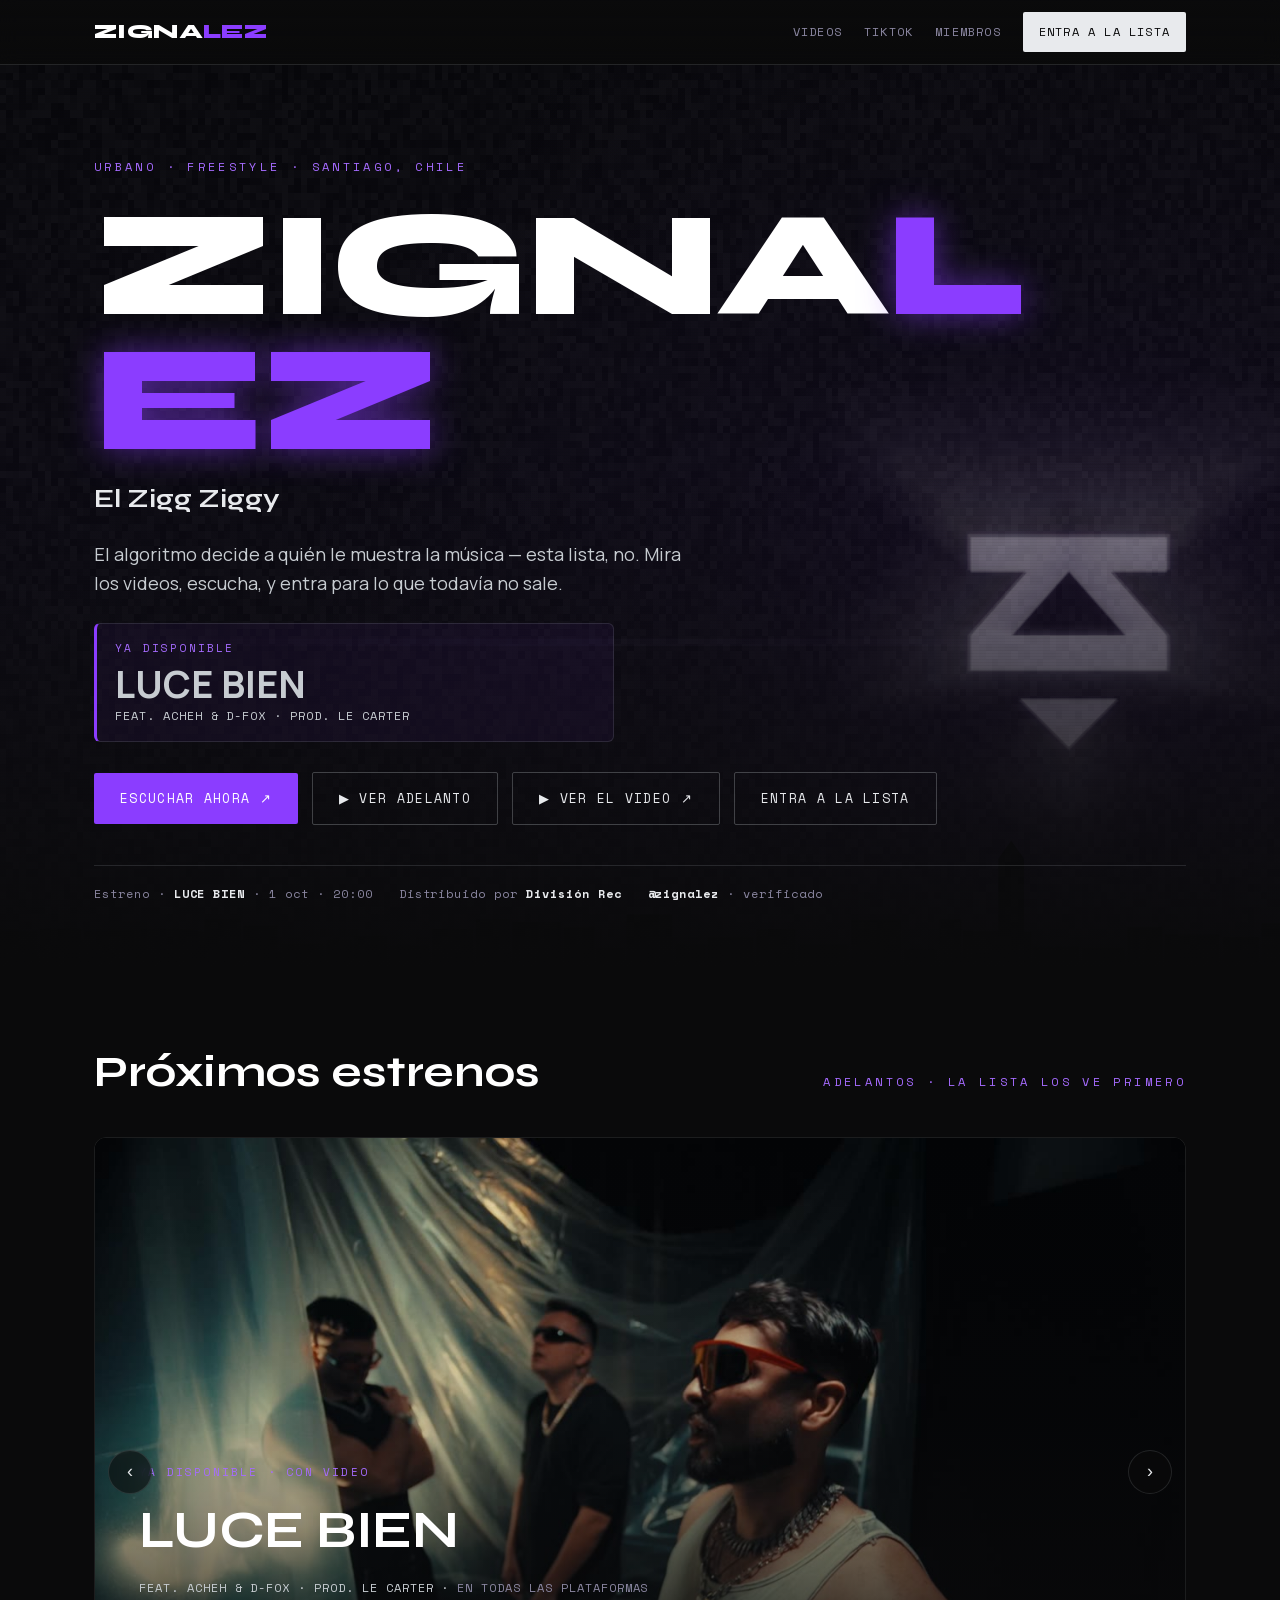
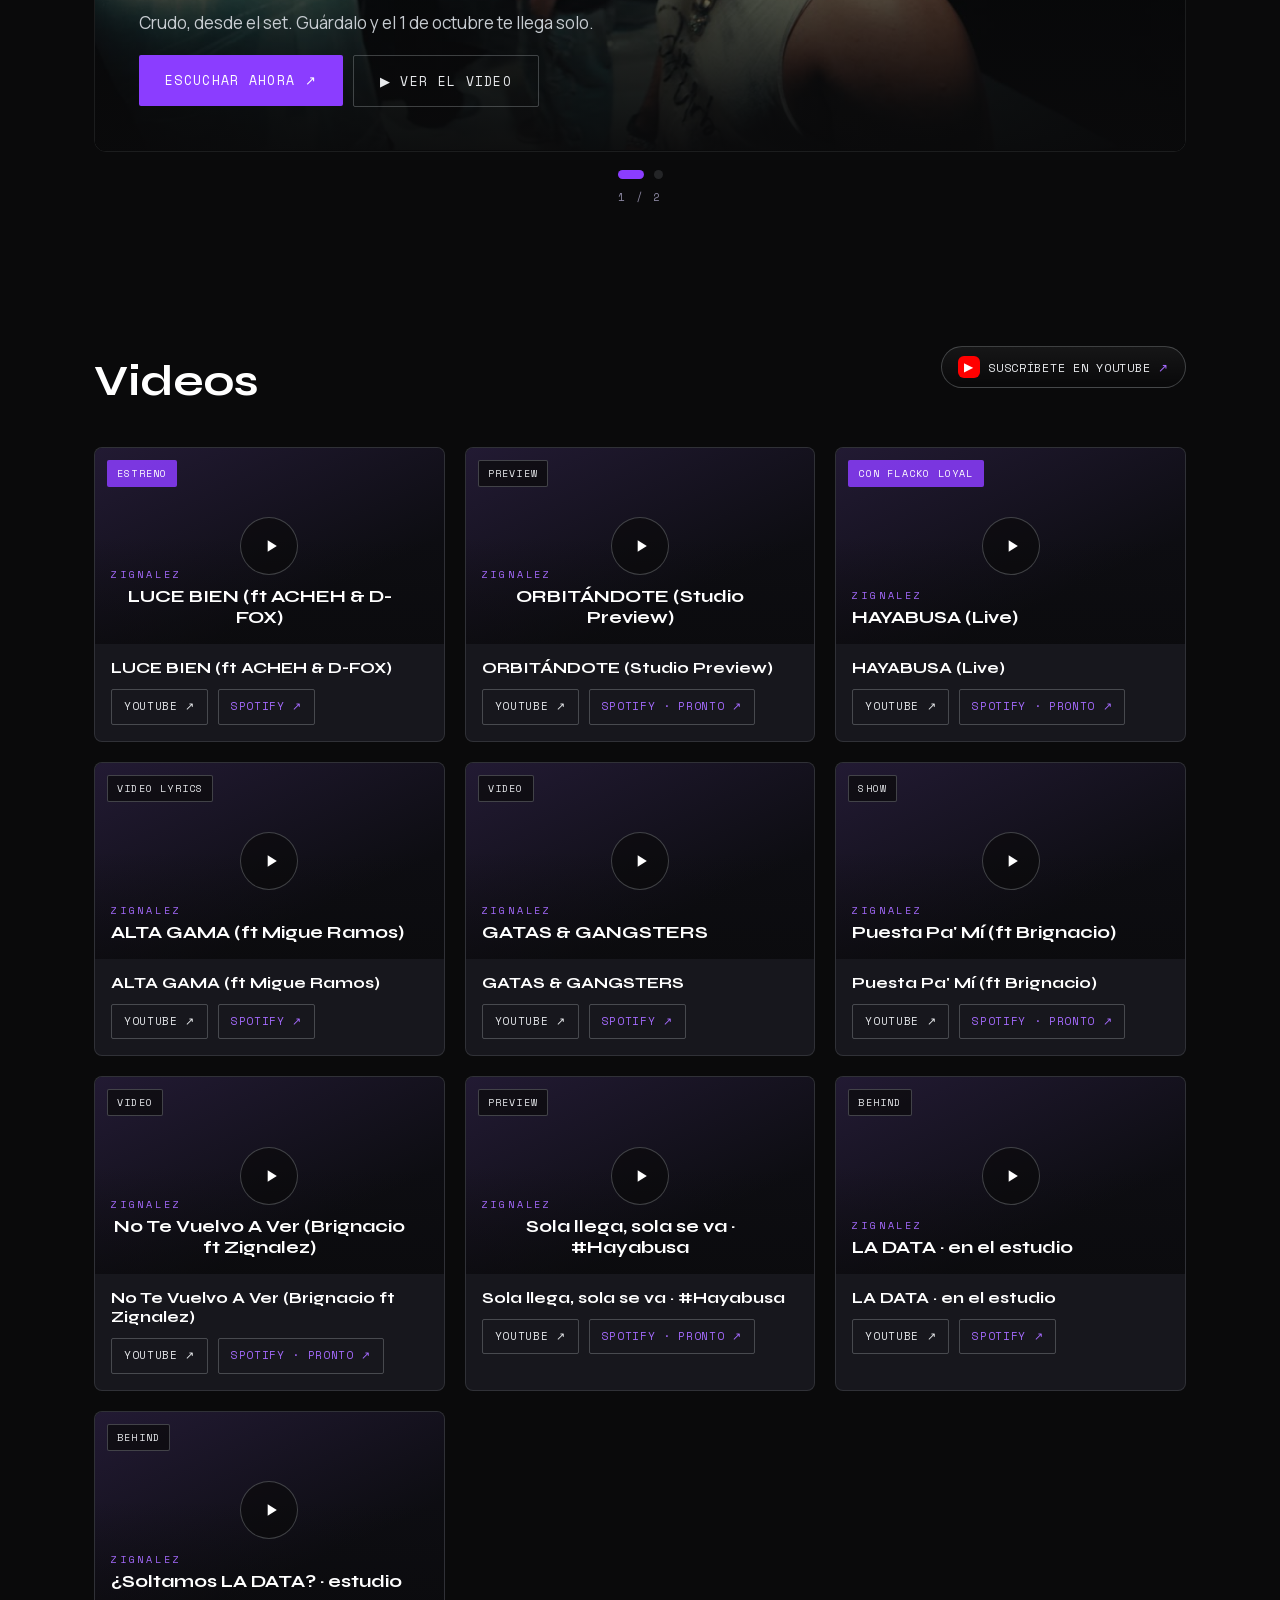
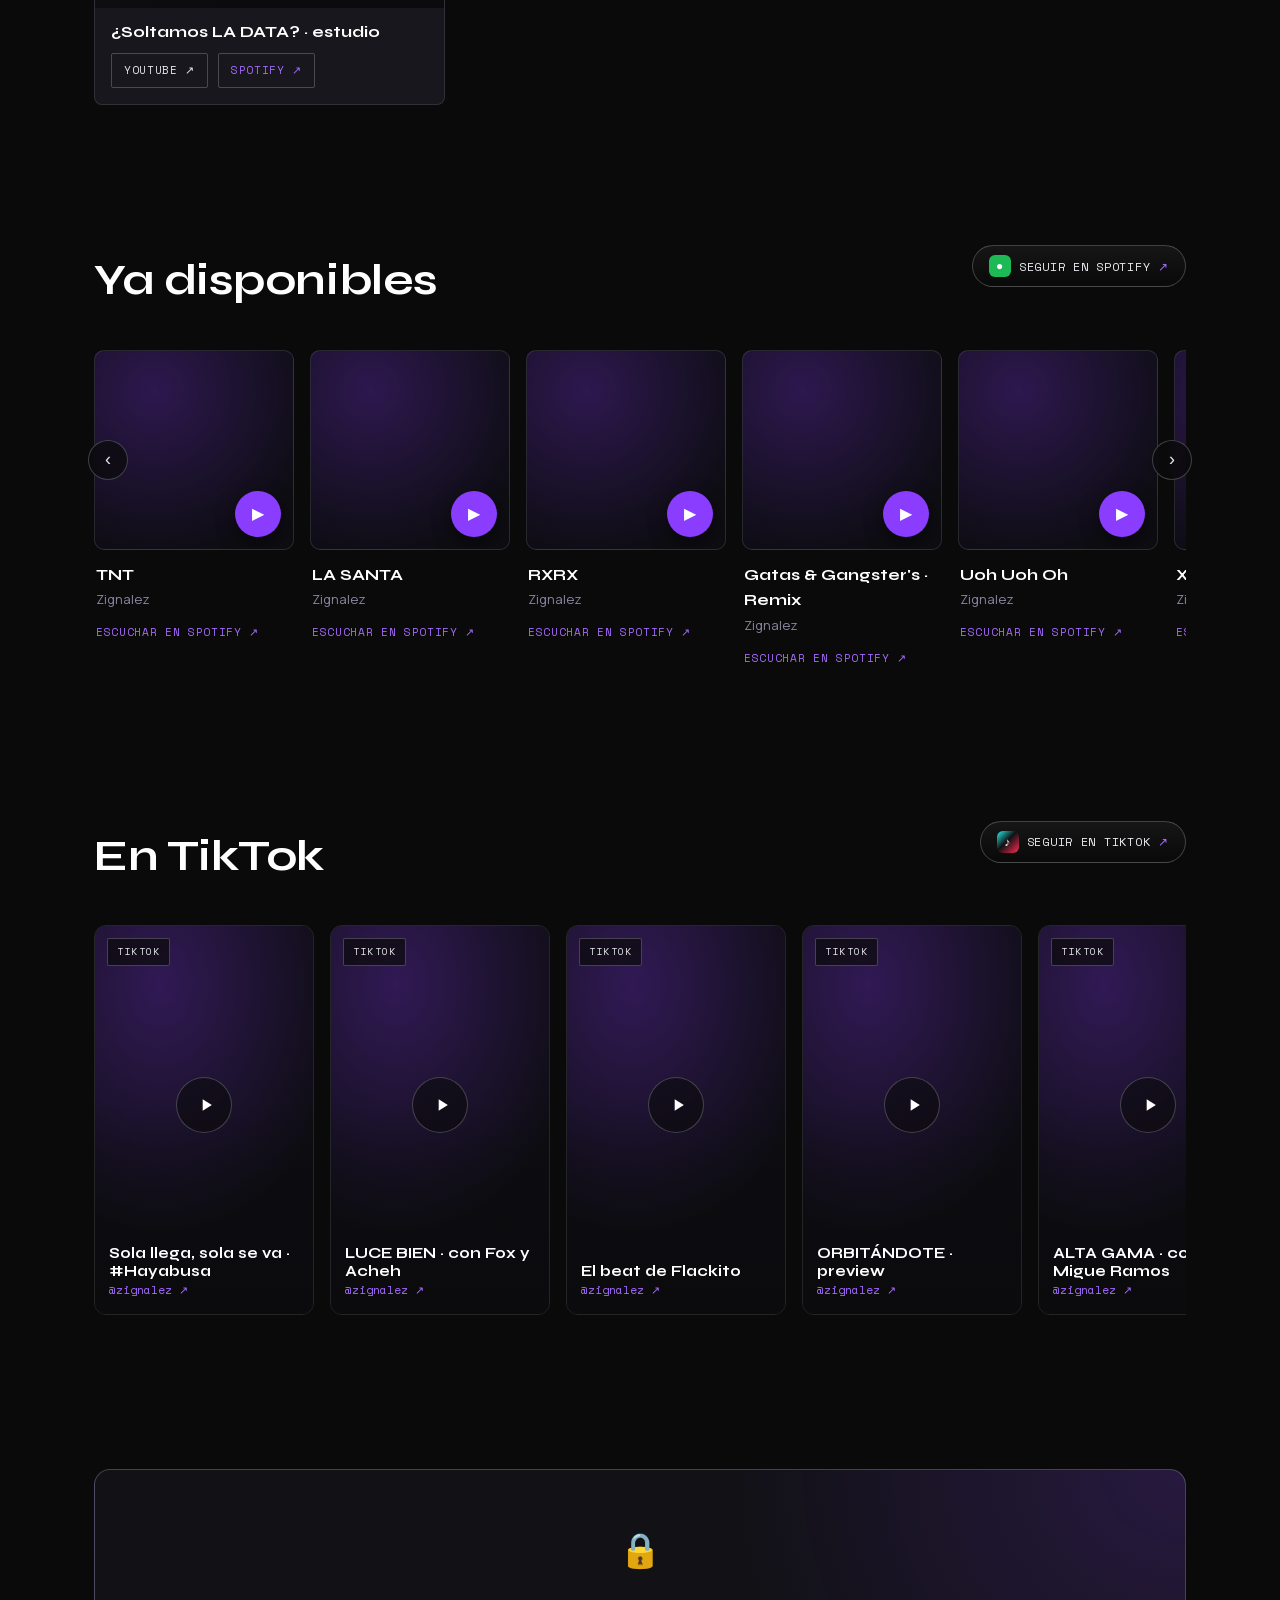
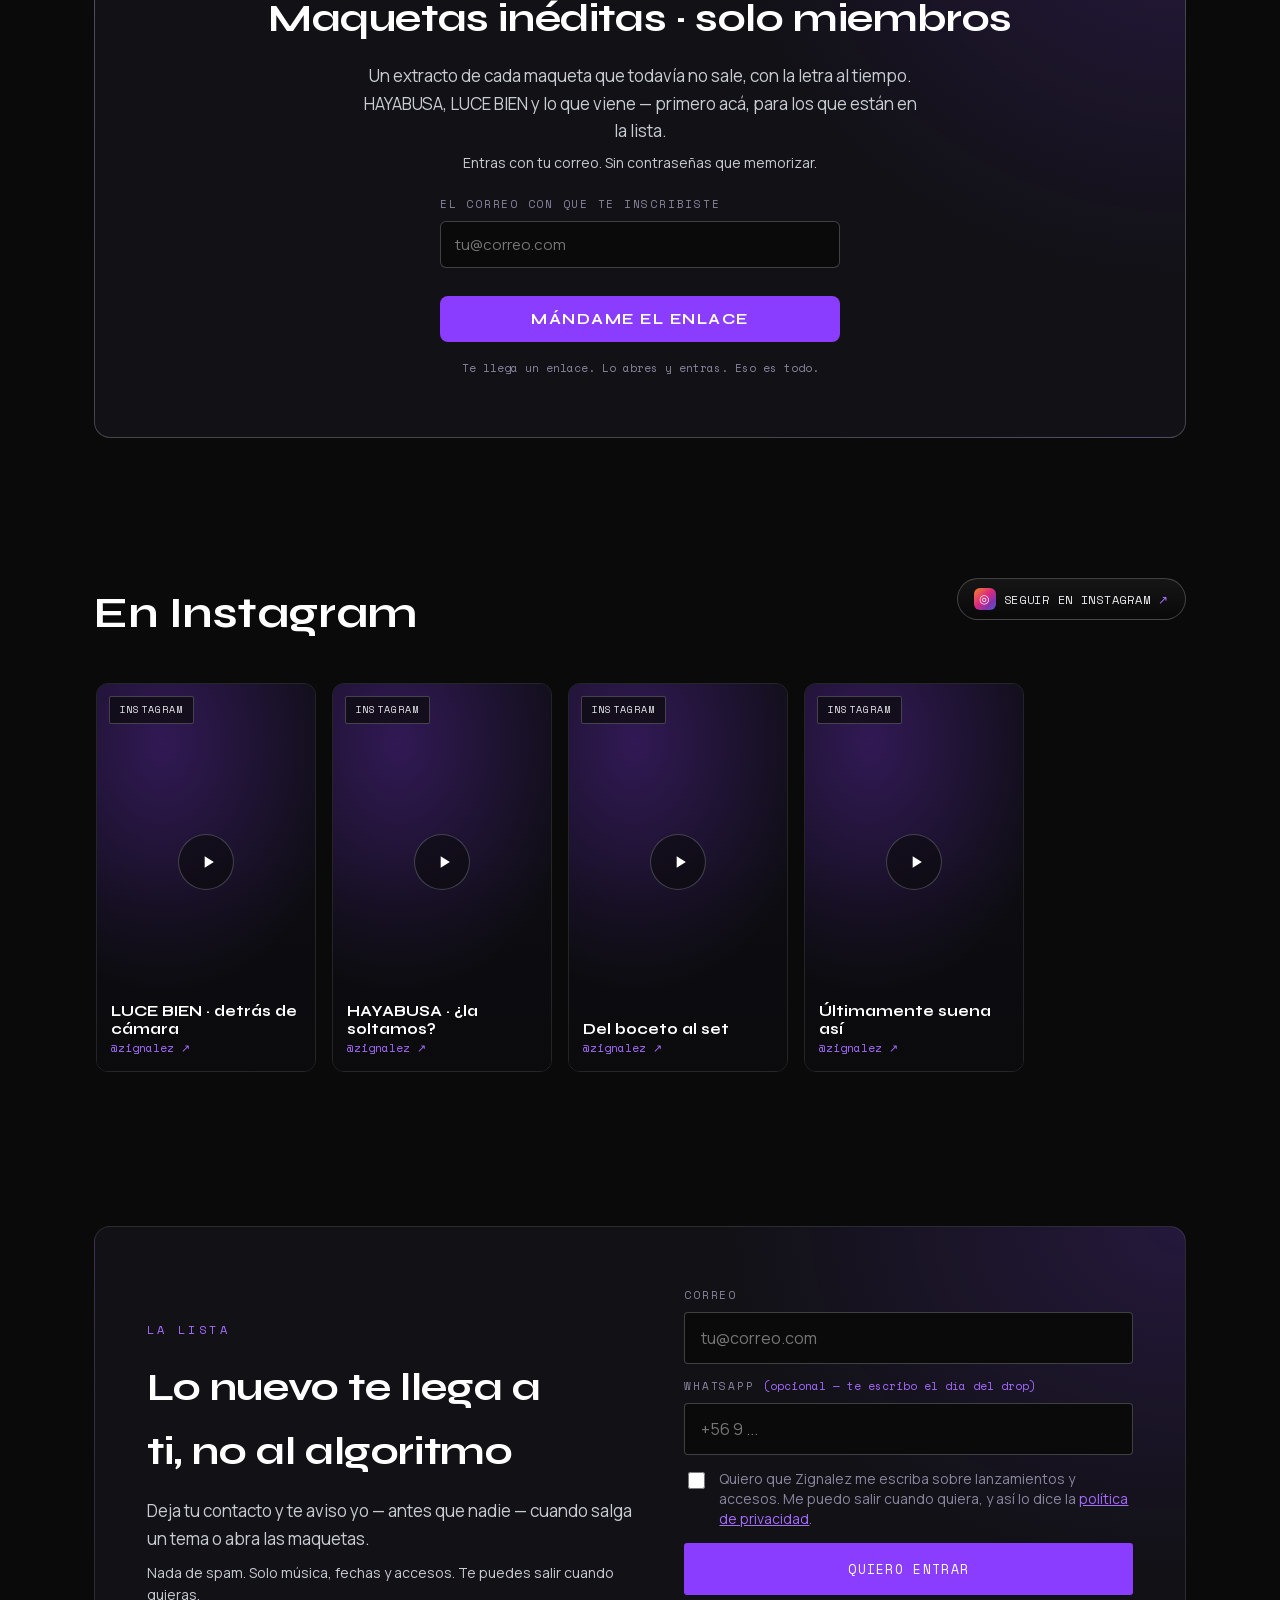
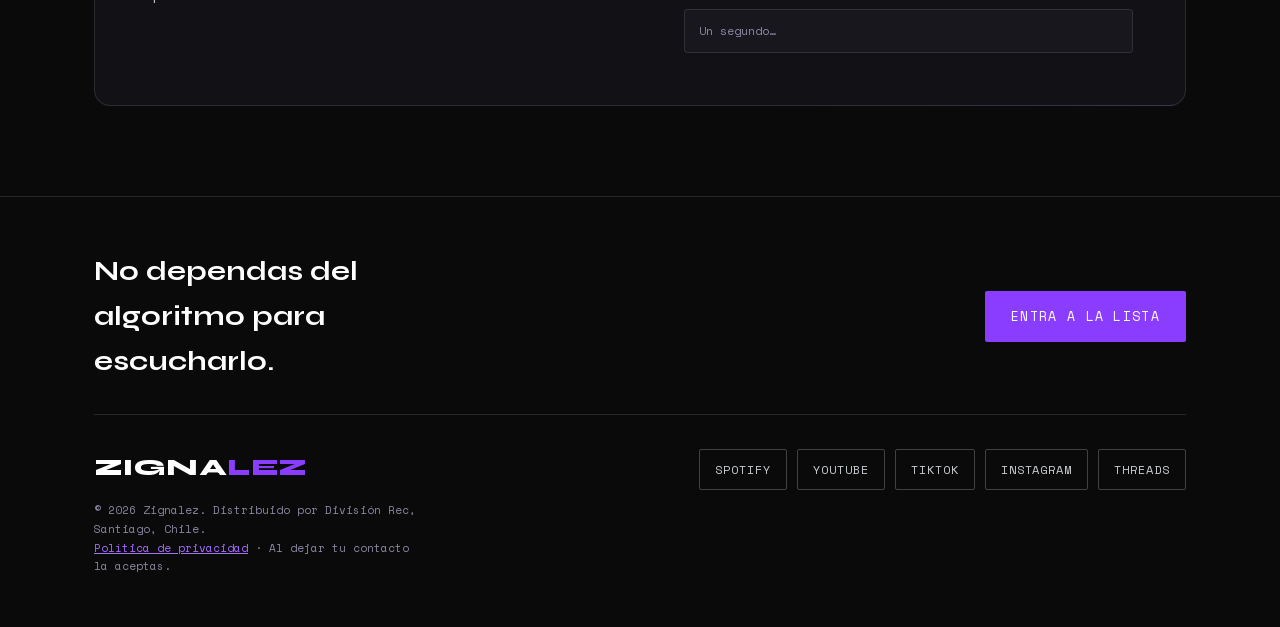
==== index.html @ 90220e0b "feat(estreno): cuenta regresiva al segundo hasta el 01-10 20:00 y video oficial de LUCE BIEN (youtu." ====
<!DOCTYPE html>
<html lang="es">
<head>
<meta charset="UTF-8">
<meta name="viewport" content="width=device-width, initial-scale=1.0">
<title>LUCE BIEN — Zignalez feat. ACHEH &amp; D-FOX · estreno 1 de octubre</title>
<meta name="description" content="LUCE BIEN, lo nuevo de Zignalez con ACHEH y D-FOX, sale el 1 de octubre a las 20:00. Guárdalo ahora y te llega solo el día del estreno.">
<link rel="canonical" href="https://zignalez.cl/">

<!-- Identidad en la pestaña y en el escritorio. Antes no habia ninguna: el
     sitio salia con el icono gris generico del navegador. -->
<link rel="icon" href="/favicon.ico" sizes="any">
<link rel="icon" href="/icono.svg" type="image/svg+xml">
<link rel="apple-touch-icon" href="/apple-touch-icon.png">
<meta name="theme-color" content="#0A0A0B">

<!-- La tarjeta al compartir. Este sitio se difunde persona a persona por DM y
     WhatsApp; sin estas etiquetas el enlace llegaba como texto pelado y el
     esfuerzo de quien lo comparte se perdia entero. URL absoluta obligatoria:
     las relativas no las resuelve ningun rastreador social. -->
<meta property="og:type" content="music.song">
<meta property="og:site_name" content="Zignalez">
<meta property="og:locale" content="es_CL">
<meta property="og:url" content="https://zignalez.cl/">
<meta property="og:title" content="LUCE BIEN — Zignalez feat. ACHEH &amp; D-FOX · 1 de octubre, 20:00">
<meta property="og:description" content="Guárdalo ahora y te llega solo el día del estreno.">
<meta property="og:image" content="https://zignalez.cl/og-lucebien.jpg?v=1">
<meta property="og:image:type" content="image/jpeg">
<meta property="og:image:width" content="1200">
<meta property="og:image:height" content="630">
<meta property="og:image:alt" content="LUCE BIEN — Zignalez con ACHEH y D-FOX en el set del video">

<meta name="twitter:card" content="summary_large_image">
<meta name="twitter:title" content="LUCE BIEN — Zignalez feat. ACHEH &amp; D-FOX · 1 de octubre, 20:00">
<meta name="twitter:description" content="Guárdalo ahora y te llega solo el día del estreno.">
<meta name="twitter:image" content="https://zignalez.cl/og-lucebien.jpg?v=1">

<!-- MusicGroup NO produce resultados enriquecidos en Google: eso es folclore
     SEO. Lo que hace es desambiguar la entidad (Zignalez = artista musical
     chileno) enlazando los perfiles. Se pone por eso, no por el panel de
     conocimiento, que no se obtiene con schema. -->
<script type="application/ld+json">
{
  "@context": "https://schema.org",
  "@type": "MusicGroup",
  "name": "Zignalez",
  "alternateName": "El Zigg Ziggy",
  "url": "https://zignalez.cl/",
  "image": "https://zignalez.cl/og-zignalez.jpg?v=2",
  "genre": ["Reggaeton", "Perreo", "Música urbana", "Freestyle"],
  "foundingLocation": {
    "@type": "Place",
    "name": "Santiago, Chile"
  },
  "recordLabel": {
    "@type": "Organization",
    "name": "División Rec"
  },
  "sameAs": [
    "https://open.spotify.com/artist/0M4ZFfQbpLYiLksk0QyOph",
    "https://www.youtube.com/@Zignalez",
    "https://instagram.com/zignalez",
    "https://www.tiktok.com/@zignalez",
    "https://www.threads.com/@zignalez"
  ]
}
</script>
<style>
  :root{
    --ink:#0A0A0B; --ink-2:#111116; --ink-3:#17171d;
    --uv:#8B3DFF; --uv-soft:#A66BFF;
    --chrome:#C7CCD1; --chrome-hi:#E8EAED; --smoke:#8A86A0; --white:#FFFFFF;
    --line:rgba(199,204,209,.14); --line-2:rgba(199,204,209,.28);
    --maxw:1140px;
    --font-d:'Syne',system-ui,sans-serif; --font-b:'Manrope',system-ui,sans-serif; --font-m:'Space Mono',ui-monospace,monospace;
  }
  *{box-sizing:border-box}
  html{scroll-behavior:smooth}
  body{margin:0;background:var(--ink);color:var(--chrome);font-family:var(--font-b);font-size:17px;line-height:1.6;-webkit-font-smoothing:antialiased;overflow-x:hidden}
  .wrap{max-width:var(--maxw);margin:0 auto;padding:0 24px}
  a{color:inherit}
  h1,h2,h3{font-family:var(--font-d);color:var(--white);text-wrap:balance;letter-spacing:-.01em;margin:0}
  .eyebrow{font-family:var(--font-m);font-size:12px;letter-spacing:.28em;text-transform:uppercase;color:var(--uv-soft)}
  .muted{color:var(--smoke)}
  img{max-width:100%;display:block}

  header.nav{position:sticky;top:0;z-index:50;-webkit-backdrop-filter:blur(10px);backdrop-filter:blur(10px);background:linear-gradient(to bottom,rgba(10,10,11,.9),rgba(10,10,11,.55));border-bottom:1px solid var(--line)}
  .nav .wrap{display:flex;align-items:center;justify-content:space-between;height:64px}
  .brandmark{font-family:var(--font-d);font-weight:800;font-size:20px;color:var(--white);letter-spacing:.02em;text-decoration:none}
  .brandmark span{color:var(--uv)}
  .nav-links{display:flex;gap:22px;align-items:center}
  .nav-links a{font-family:var(--font-m);font-size:12px;letter-spacing:.1em;text-transform:uppercase;text-decoration:none;color:var(--smoke)}
  .nav-links a:hover{color:var(--chrome-hi)}
  .nav-cta{font-family:var(--font-m);font-size:12px;letter-spacing:.12em;text-transform:uppercase;text-decoration:none;color:var(--ink)!important;background:var(--chrome-hi);padding:10px 16px;border-radius:2px;transition:transform .15s ease,background .15s ease}
  /* A 320px: marca 142 + CTA 157 no caben en los 272 que deja el .wrap.
     Medido, no estimado. Se encoge la marca y se reduce el padding lateral. */
  @media (max-width:400px){
    .nav .wrap{padding:0 14px}
    .nav-links{gap:10px}
    .nav-links a:not(.nav-cta){display:none}
    .nav-cta{padding:8px 10px;font-size:9px;letter-spacing:.03em;white-space:nowrap}
    .brandmark{font-size:14px;letter-spacing:0}
  }
  .nav-cta:hover{background:var(--white);transform:translateY(-1px)}
  @media (max-width:720px){.nav-links a:not(.nav-cta){display:none}}

  .hero{position:relative;padding:92px 0 64px;overflow:hidden}
  .hero-bg{position:absolute;inset:0;width:100%;height:100%;z-index:0;pointer-events:none}
  .hero .wrap{position:relative;z-index:1}
  .hero .eyebrow{margin-bottom:22px}
  .display{font-family:var(--font-d);font-weight:800;color:var(--white);font-size:clamp(44px,12vw,150px);line-height:.9;letter-spacing:-.03em;margin:0;word-break:break-word}
  .display .uv{color:var(--uv);text-shadow:0 0 34px rgba(139,61,255,.55)}
  .sub{font-family:var(--font-d);color:var(--chrome-hi);font-size:clamp(18px,3vw,26px);margin:10px 0 0;font-weight:700}
  .tagline{max-width:54ch;margin:20px 0 0;font-size:18px;color:var(--chrome)}
  /* Campaña LUCE BIEN · 25-09-2026 */
  .estreno-hero{margin-top:26px;padding:16px 18px;border:1px solid var(--line);border-left:3px solid var(--uv);border-radius:6px;max-width:520px;background:rgba(139,61,255,.06)}
  .estreno-hero-kicker{font-family:var(--font-m);font-size:11px;letter-spacing:.2em;text-transform:uppercase;color:var(--uv-soft)}
  .estreno-hero-title{font-size:clamp(26px,4vw,38px);font-weight:700;line-height:1.05;margin:6px 0 2px}
  .estreno-hero-feat{font-family:var(--font-m);font-size:12px;letter-spacing:.08em;text-transform:uppercase;color:var(--chrome)}
  .estreno-hero-fecha{margin-top:8px;font-family:var(--font-m);font-size:13px;color:var(--chrome-hi)}
  .estreno-hero-fecha .cd{color:var(--uv-soft);margin-left:8px}
  /* Cuenta regresiva: cifras tabulares en Syne, etiquetas en Space Mono. Ancho fijo por
     celda para que el reloj no "respire" al cambiar de 9 a 10. */
  .cd-box{display:flex;align-items:flex-start;gap:6px;margin-top:12px}
  .cd-box[hidden]{display:none}
  .cd-cell{display:flex;flex-direction:column;align-items:center;min-width:52px}
  .cd-cell b{font-family:var(--font-d);font-weight:800;font-size:clamp(26px,4vw,38px);line-height:1;color:var(--chrome-hi);
     font-variant-numeric:tabular-nums;letter-spacing:-.02em}
  .cd-cell small{font-family:var(--font-m);font-size:10px;letter-spacing:.2em;text-transform:uppercase;color:var(--smoke);margin-top:6px}
  .cd-sep{font-family:var(--font-d);font-weight:800;font-size:clamp(22px,3.4vw,32px);line-height:1;color:var(--uv);padding-top:1px}
  .cd-box.cd-hoy b{color:var(--uv-soft)}
  .estreno-ctas{display:flex;flex-wrap:wrap;gap:10px;align-items:center}
  .estreno-ytbtn[hidden]{display:none}
  .estreno-frame iframe{position:absolute;inset:0;width:100%;height:100%;border:0}
  .estreno-frame.has-yt .estreno-vid,.estreno-frame.has-yt .estreno-over{display:none}
  @media(max-width:720px){ .cd-cell{min-width:44px} }
  .hero-actions{display:flex;flex-wrap:wrap;gap:14px;margin-top:30px;align-items:center}
  .btn{font-family:var(--font-m);font-size:13px;letter-spacing:.1em;text-transform:uppercase;text-decoration:none;padding:15px 26px;border-radius:2px;display:inline-flex;align-items:center;gap:10px;transition:transform .15s ease;cursor:pointer;border:0}
  .btn-primary{background:var(--uv);color:var(--white)}
  .btn-primary:hover{transform:translateY(-2px);box-shadow:0 10px 30px rgba(139,61,255,.35)}
  .btn-ghost{border:1px solid var(--line-2);color:var(--chrome-hi);background:transparent}
  .btn-ghost:hover{border-color:var(--uv);transform:translateY(-2px)}
  .btn-sm{padding:11px 18px;font-size:12px}
  .link-inline{font-family:var(--font-m);font-size:12px;letter-spacing:.06em;color:var(--uv-soft);text-decoration:none}
  .link-inline:hover{color:var(--white)}
  .hero-preview{display:flex;flex-wrap:wrap;gap:12px;align-items:center;margin-top:16px}
  .hero-preview[hidden]{display:none}
  .hero-preview audio{display:none}
  .hp-estado{font-family:var(--font-m);font-size:12px;letter-spacing:.06em;color:var(--smoke);flex-basis:100%}
  .hp-estado:empty{display:none}
  .tp-item.tp-escuchada .tp-title{color:var(--smoke)}
  .zp-card.zp-escuchada .zp-card-t,.zp-vt.zp-escuchada{opacity:.55}
  .tp-cuando{font-family:var(--font-m);font-size:11px;letter-spacing:.08em;color:var(--smoke);margin-top:2px}
  .hero-meta{margin-top:40px;display:flex;flex-wrap:wrap;gap:26px;font-family:var(--font-m);font-size:12px;letter-spacing:.08em;color:var(--smoke);border-top:1px solid var(--line);padding-top:18px}
  .hero-meta b{color:var(--chrome-hi);font-weight:700}

  section{padding:70px 0}
  .sec-head{display:flex;align-items:baseline;justify-content:space-between;gap:20px;margin-bottom:30px;flex-wrap:wrap}
  .sec-head h2{font-size:clamp(28px,5vw,44px);font-weight:700}
  .sec-head .eyebrow{white-space:nowrap}

  /* GRILLA DE VIDEOS (portada YouTube maxres) */
  .vgrid{display:grid;grid-template-columns:repeat(auto-fill,minmax(min(100%,300px),1fr));gap:20px}
  .vcard{position:relative;background:var(--ink-3);border:1px solid var(--line);border-radius:8px;overflow:hidden;transition:border-color .18s ease,transform .18s ease}
  .vcard:hover{border-color:var(--uv);transform:translateY(-3px)}
  .vthumb{position:relative;aspect-ratio:16/9;background:linear-gradient(155deg,#221a33,#0d0d12 70%);cursor:pointer;border:0;padding:0;width:100%;display:block}
  .vthumb img{width:100%;height:100%;object-fit:cover}
  .vthumb::after{content:"";position:absolute;inset:0;background:linear-gradient(to top,rgba(10,10,11,.55),transparent 55%)}
  .vplay{position:absolute;top:50%;left:50%;transform:translate(-50%,-50%);width:58px;height:58px;border-radius:50%;background:rgba(10,10,11,.62);border:1px solid var(--line-2);display:grid;place-items:center;z-index:2;transition:background .15s,transform .15s}
  .vcard:hover .vplay{background:var(--uv);transform:translate(-50%,-50%) scale(1.06)}
  .vplay svg{fill:var(--white);margin-left:3px}
  .vbadge{position:absolute;top:12px;left:12px;z-index:2;font-family:var(--font-m);font-size:10px;letter-spacing:.12em;text-transform:uppercase;background:rgba(10,10,11,.7);border:1px solid var(--line-2);color:var(--chrome-hi);padding:5px 9px;border-radius:2px}
  .vbadge.uv{background:rgba(139,61,255,.85);border-color:transparent;color:#fff}
  .vbody{padding:14px 16px 16px}
  .vtitle{font-family:var(--font-d);font-weight:700;color:var(--white);font-size:16px;line-height:1.2}
  .vactions{display:flex;gap:10px;margin-top:12px;flex-wrap:wrap}
  .chip{font-family:var(--font-m);font-size:11px;letter-spacing:.06em;text-transform:uppercase;text-decoration:none;padding:8px 12px;border-radius:2px;border:1px solid var(--line-2);color:var(--chrome-hi);transition:border-color .15s,color .15s}
  .chip:hover{border-color:var(--uv);color:#fff}
  .chip.sp{color:var(--uv-soft)}
  .chip[aria-disabled="true"]{opacity:.4;pointer-events:none}
  .vcard.open .vthumb{display:none}
  .vframe{display:none;aspect-ratio:16/9}
  .vcard.open .vframe{display:block}
  .vframe iframe{width:100%;height:100%;border:0}

  /* CARRUSEL TikTok */
  .rail{display:flex;gap:16px;overflow-x:auto;scroll-snap-type:x mandatory;padding-bottom:12px;-webkit-overflow-scrolling:touch}
  .rail::-webkit-scrollbar{height:8px}.rail::-webkit-scrollbar-thumb{background:var(--line-2);border-radius:4px}
  /* .tk (celda del carrusel TikTok anterior) eliminado: ahora se usa .tkc */
  .tk blockquote{margin:0}
  .placeholder-note{border:1px solid var(--line);border-radius:8px;padding:20px 22px;color:var(--smoke);font-family:var(--font-m);font-size:13px;line-height:1.6;background:var(--ink-3)}
  .placeholder-note b{color:var(--chrome-hi);font-weight:400}

  /* GALERIA IG */
  .ggrid{display:grid;grid-template-columns:repeat(auto-fill,minmax(160px,1fr));gap:12px}
  .gcell{aspect-ratio:1;border:1px solid var(--line);border-radius:6px;overflow:hidden;background:var(--ink-3)}
  .gcell img{width:100%;height:100%;object-fit:cover;transition:transform .3s}
  .gcell:hover img{transform:scale(1.05)}

  /* ZONA MIEMBROS (maquetas) */
  .members{background:radial-gradient(70% 120% at 100% 0%,rgba(139,61,255,.18),transparent 60%),var(--ink-2);border:1px solid var(--line-2);border-radius:16px;padding:clamp(28px,5vw,52px);text-align:center;position:relative;overflow:hidden;overflow:clip}
  /* clip y no solo hidden: hidden crea un contenedor de scroll, y un foco
     dentro lo desplaza programaticamente dejando la seccion corrida. */
  .lock{font-size:34px;margin-bottom:10px}
  .members h2{font-size:clamp(26px,4vw,40px);margin-bottom:12px}
  /* En dos columnas la cabecera ya no puede comerse media pantalla: el objetivo
     del rediseno es ver disco y lista a la vez. Se compacta, no se esconde. */
  @media (min-width:980px){
    #members-content .lock{display:none}
    #members-content h2{font-size:30px;margin-bottom:6px}
    /* margin:0 auto, no margin:0. `.members p` centra su caja de 56ch con
       `auto`; poner `margin:0 0 4px` mataba ese auto y el parrafo quedaba
       pegado a la izquierda bajo un titulo centrado. */
    #members-content > p{margin:0 auto 4px;font-size:14px}
    #members-content > p.muted{margin:0 auto 14px}
  }
  .members p{max-width:56ch;margin:0 auto 8px;color:var(--chrome)}
  .members .btn-primary{margin-top:22px}
  .members .fineprint{font-family:var(--font-m);font-size:11px;color:var(--smoke);margin-top:18px}
  .members-login{max-width:400px;margin:22px auto 0;text-align:left}
  .members-login .field{margin-bottom:14px}
  .members-login label{display:block;font-family:var(--font-m);font-size:11px;letter-spacing:.1em;text-transform:uppercase;color:var(--smoke);margin-bottom:6px}
  .members-login input[type="email"]{width:100%;padding:12px 14px;border-radius:6px;border:1px solid var(--line-2);background:var(--ink);color:var(--chrome-hi);font-family:var(--font-b);font-size:15px}
  .members-login input[type="email"]:focus{outline:none;border-color:var(--uv-soft);box-shadow:0 0 0 3px rgba(139,61,255,.18)}
  .members-login .submit{width:100%;padding:14px;border:none;border-radius:8px;background:var(--uv);color:var(--white);font-family:var(--font-d);font-weight:700;font-size:15px;cursor:pointer;transition:transform .15s,box-shadow .15s}
  .members-login .submit:hover{transform:translateY(-2px);box-shadow:0 10px 30px rgba(139,61,255,.35)}
  .members-login .submit:disabled{opacity:.5;cursor:not-allowed;transform:none;box-shadow:none}
  .members-login .login-note{font-family:var(--font-m);font-size:12px;line-height:1.5;padding:10px 14px;border-radius:4px;margin-top:12px;display:none}
  .members-login .login-note.ok{display:block;background:rgba(199,204,209,.10);border:1px solid var(--chrome);color:var(--chrome-hi)}
  .members-login .login-note.err{display:block;background:rgba(199,204,209,.06);border:1px dashed var(--line-2);color:var(--chrome)}
  .members-content{display:none}
  .members-content.visible{display:block}
  /* ===== Reproductor de maquetas (zona miembros) ===== */
  .track-player{margin:24px auto 0;max-width:1180px;text-align:left}
  /* Dos columnas. MEDIA QUERY, no @container: el bloque @container zp se borro
     porque con .track-player a 1180px la consulta disparaba DENTRO de .zp-izq y
     partia el disco en dos columnas propias encima de la rejilla nueva. */
  .zp-cols{display:grid;grid-template-columns:minmax(0,1fr);gap:24px;align-items:start}
  /* iOS: la franja fija era el unico sitio con safe-area. Se replica aqui. */
  .zp-izq{min-width:0;
     padding-left:env(safe-area-inset-left,0px);
     padding-right:env(safe-area-inset-right,0px);
     padding-bottom:env(safe-area-inset-bottom,0px)}
  .zp-der{min-width:0;display:flex;flex-direction:column;min-height:0}
  /* La tarjeta ocupa la altura disponible y reparte: letra fija arriba,
     lista elastica abajo con su propio scroll. */
  .zp-der > .zp-lf{display:flex;flex-direction:column;min-height:0;flex:1 1 auto;margin-bottom:0}
  .zp-vent{flex:1 1 auto;min-height:0;overflow-y:auto;overscroll-behavior:contain;
     scrollbar-width:thin;scrollbar-color:rgba(166,107,255,.35) transparent}
  .zp-vent::-webkit-scrollbar{width:6px}
  .zp-vent::-webkit-scrollbar-thumb{background:rgba(166,107,255,.35);border-radius:3px}
  .zp-izq{display:flex;flex-direction:column;min-height:0}
  @media (min-width:980px){
    /* align-items:stretch, no start: con start la tarjeta de la derecha
       terminaba a media altura de la izquierda y quedaba un hueco enorme.
       Y max-height acota el modulo a la pantalla: lo que no cabe scrollea
       DENTRO de la lista, no empujando la pagina.
       grid-template-rows:minmax(0,1fr) es lo que hace que ese tope SIRVA:
       con la fila en 'auto' la pista se dimensiona a max-content, ignora el
       max-height del contenedor y .zp-vent nunca recibia altura que repartir.
       El respaldo es 'none' a proposito: si app.js llega viejo o falla, el
       modulo queda largo (como antes del cambio) en vez de recortado por un
       numero fijo que no corresponde a esta pantalla. */
    .zp-cols{grid-template-columns:448px minmax(0,1fr);gap:36px;
       grid-template-rows:minmax(0,1fr);
       align-items:stretch;max-height:var(--zp-tope,none)}
  }
  .tp-state{font-family:var(--font-m);font-size:12px;letter-spacing:.06em;color:var(--smoke);text-align:center;padding:18px 0;margin:0}
  .tp-item{display:flex;align-items:center;gap:14px;padding:13px 0;border-bottom:1px solid var(--line)}
  .tp-item:last-of-type{border-bottom:none}
  /* 40x40 visibles, 44x44 tocables. El area la da el ::before, igual que en
     .zp-b: agrandar el circulo a 44 desequilibra la fila. Incumplia WCAG 2.5.8
     desde antes de este cambio. */
  .tp-play::before{content:'';position:absolute;top:50%;left:50%;width:44px;height:44px;
     transform:translate(-50%,-50%);border-radius:50%}
  .tp-play{position:relative;width:40px;height:40px;border-radius:50%;border:1px solid var(--line-2);background:transparent;color:var(--uv-soft);cursor:pointer;display:flex;align-items:center;justify-content:center;flex-shrink:0;padding:0;transition:background .15s ease,border-color .15s ease,color .15s ease}
  .tp-play:hover:not(:disabled){background:rgba(139,61,255,.12);border-color:var(--uv);color:var(--uv-soft)}
  .tp-play:disabled{opacity:.4;cursor:default}
  .tp-play.is-playing{background:var(--uv);border-color:var(--uv);color:var(--white)}
  .tp-play svg{width:15px;height:15px;fill:currentColor;pointer-events:none}
  .tp-info{flex:1;min-width:0}
  .tp-title{font-family:var(--font-d);color:var(--white);font-size:15px;overflow:hidden;text-overflow:ellipsis;white-space:nowrap}
  /* UNA linea. Con 6 temas y descripciones de 3-4 lineas la lista medía ~900px
     y empujaba el disco fuera de la pantalla: ese era el problema original.
     La descripcion completa sigue estando junto al disco. */
  .tp-desc{font-family:var(--font-m);font-size:11px;color:var(--smoke);letter-spacing:.04em;margin-top:2px;
     white-space:nowrap;overflow:hidden;text-overflow:ellipsis}
  .tp-dur{font-family:var(--font-m);font-size:11px;color:var(--smoke);flex-shrink:0;font-variant-numeric:tabular-nums}
  /* ====== EL DISCO · reproductor propio ==================================
     Oro sobre negro. El disco es un OBJETO, no una certificacion: aqui no se
     usa esa expresion de certificacion ni ningun sello. Ver
     PROMPT_MAESTRO_DISCO_Y_LETRAS.md §0.2.
     ====================================================================== */
  /* En la rejilla de dos columnas ese margen superior es lo unico que
     desalineaba las dos tarjetas: la izquierda arrancaba 20px mas abajo que
     el cuadro de la letra. El margen viene del diseno anterior, cuando .zp era
     un bloque suelto bajo el titulo de la seccion. */
  .zp-izq > .zp{margin-top:0}
  .zp{margin-top:20px;border:1px solid var(--line);border-radius:6px;
      background:linear-gradient(180deg,var(--ink-2),var(--ink));padding:22px;display:none}
  .zp.visible{display:grid;grid-template-columns:minmax(0,1fr);justify-items:center;gap:20px}

  /* ---- Escena 3D ----------------------------------------------------
     Tres transformaciones SEPARADAS, y el orden importa:
       .zp-zona    perspective (la camara)
       .zp-escena  vaiven lento  -- inclinacion que respira
       .zp-par     paralaje del puntero
       .zp-disco   rotateZ      -- el giro, y SOLO el giro
     Si la inclinacion viviera en el mismo elemento que el giro, el disco
     daria tumbos como una moneda en vez de girar sobre su eje.
     ------------------------------------------------------------------- */
  .zp-zona{position:relative;display:grid;place-items:center;flex-shrink:0;
     perspective:760px;perspective-origin:50% 38%;padding:8px 0 22px}
  .zp-escena{transform-style:preserve-3d;
     animation:zp-vaiven 11s ease-in-out infinite}
  .zp-par{transform-style:preserve-3d;transition:transform .32s ease-out;
     position:relative}
  @keyframes zp-vaiven{
    0%,100%{transform:rotateX(25deg) rotateY(-7deg)}
    50%    {transform:rotateX(30deg) rotateY(7deg)}
  }

  /* El alto manda tanto como el ancho: en un portatil de 768px de alto un
     disco de 230px deja la lista fuera de pantalla. */
  .zp-disco{--d:min(58vw,26vh,230px);width:var(--d);height:var(--d);border-radius:50%;position:relative;
     transform-style:preserve-3d;
     background:
       repeating-radial-gradient(circle at 50% 50%,rgba(0,0,0,.34) 0 1px,rgba(0,0,0,0) 1px 3px),
       conic-gradient(from 0deg,#7a5210,#e8c169,#fff4cd,#d9a63f,#8a5f14,#f2d391,#b8862c,#e8c169,#7a5210);
     animation:zp-girar 1.8s linear infinite;animation-play-state:paused}
  .zp-disco.suena{animation-play-state:running}

  /* Canto: dos capas hundidas en Z. El ojo lee la diferencia de luminancia
     entre ellas como grosor. Mas capas no aportan y cuestan composicion. */
  .zp-canto,.zp-canto2{position:absolute;inset:0;border-radius:50%;pointer-events:none;
     background:conic-gradient(from 0deg,#3a2708,#8a6420,#c9a35a,#6b4a12,#2e1f06,#a8823a,#5c400f,#3a2708)}
  .zp-canto {transform:translateZ(-4px)  scale(1.018);filter:brightness(.62)}
  .zp-canto2{transform:translateZ(-8px)  scale(1.028);filter:brightness(.30)}

  /* Segunda capa girando a OTRA velocidad y en sentido inverso. Un solo
     elemento girando entero se ve plano; la diferencia de velocidad es lo que
     produce la difraccion. */
  .zp-iris{position:absolute;inset:0;border-radius:50%;mix-blend-mode:overlay;
     background:repeating-conic-gradient(from 0deg,
       rgba(255,40,90,.13) 0deg 5deg,rgba(255,196,0,.13) 5deg 10deg,
       rgba(60,255,170,.13) 10deg 15deg,rgba(0,150,255,.13) 15deg 20deg,
       rgba(170,60,255,.13) 20deg 25deg,rgba(255,255,255,.05) 25deg 30deg);
     animation:zp-girar 6.4s linear infinite reverse;animation-play-state:paused}
  .zp-disco.suena .zp-iris{animation-play-state:running}

  /* El reflejo NO gira pero SI se inclina: pertenece a la sala, proyectado
     sobre un disco inclinado. Por eso vive en .zp-par y no en .zp-disco. */
  .zp-par::after{content:'';position:absolute;inset:0;border-radius:50%;pointer-events:none;
     transform:translateZ(1px);
     background:linear-gradient(112deg,
                rgba(255,255,255,0) 6%,  rgba(255,255,255,.62) 17%, rgba(255,255,255,.10) 27%,
                rgba(255,255,255,0) 40%, rgba(0,0,0,.30) 56%,
                rgba(255,255,255,0) 70%, rgba(255,255,255,.34) 82%, rgba(255,255,255,0) 92%);
     mix-blend-mode:overlay}
  /* Borde iluminado: separa el disco del fondo negro y remata el canto. */
  .zp-par::before{content:'';position:absolute;inset:-1px;border-radius:50%;pointer-events:none;
     transform:translateZ(2px);
     box-shadow:inset 0 1px 1px rgba(255,255,255,.45), inset 0 -2px 3px rgba(0,0,0,.6),
                0 0 0 1px rgba(255,214,128,.30)}

  /* Sombra de contacto: sin ella el disco flota sobre la nada y el 3D no
     termina de cerrar. Va en la zona, fuera de la escena, sin perspectiva. */
  .zp-sombra{position:absolute;left:50%;bottom:2px;width:64%;height:16px;
     transform:translateX(-50%);border-radius:50%;pointer-events:none;
     background:radial-gradient(ellipse at center,rgba(0,0,0,.72),rgba(0,0,0,0) 72%);
     filter:blur(6px);animation:zp-sombra 11s ease-in-out infinite}
  @keyframes zp-sombra{
    0%,100%{transform:translateX(-50%) scaleX(1) ;opacity:.85}
    50%    {transform:translateX(-50%) scaleX(.92);opacity:.70}
  }

  /* Etiqueta y orificio: van 1px por delante de la cara para que el
     preserve-3d no los reordene detras del disco. */
  .zp-label{position:absolute;inset:31%;border-radius:50%;display:grid;
     align-items:end;justify-items:center;text-align:center;
     padding:0 8% 15%;overflow:hidden;transform:translateZ(1px);
     background:radial-gradient(circle at 50% 42%,#1a1a20,#0b0b0f 74%);
     box-shadow:inset 0 0 0 1px rgba(255,214,128,.34),0 0 16px rgba(0,0,0,.6)}
  /* Dos lineas como maximo y recortado en JS: el texto de una etiqueta vive
     dentro de un CIRCULO, no de la caja cuadrada que lo contiene. */
  .zp-label span{font-family:var(--font-m);font-size:8px;letter-spacing:.30em;
     text-transform:uppercase;color:rgba(255,214,128,.85);line-height:1.4;
     white-space:nowrap;overflow:hidden;max-width:100%}
  .zp-hoyo{position:absolute;inset:46.5%;border-radius:50%;background:var(--ink);
     transform:translateZ(2px);
     box-shadow:inset 0 0 0 1px rgba(255,214,128,.28),0 0 6px rgba(0,0,0,.8)}

  @keyframes zp-girar{to{transform:rotate(360deg)}}

  .zp-panel{min-width:0}
  .zp-eyebrow{font-family:var(--font-m);font-size:10px;letter-spacing:.28em;text-transform:uppercase;
     color:rgba(255,214,128,.72)}
  .zp-title{font-family:var(--font-d);color:var(--white);font-size:21px;margin:5px 0 0;
     overflow:hidden;display:-webkit-box;-webkit-line-clamp:2;-webkit-box-orient:vertical;
     overflow-wrap:anywhere}
  /* 2 lineas: la descripcion completa medía 4 y empujaba el transporte fuera
     de la pantalla en portatiles. */
  .zp-desc{display:-webkit-box;-webkit-line-clamp:2;-webkit-box-orient:vertical;overflow:hidden;
     font-family:var(--font-m);font-size:11px;letter-spacing:.05em;color:var(--smoke);
     margin:5px 0 0}

  /* ---- Letra permanente (columna derecha, siempre visible) ---- */
  /* Maqueta A, no los tokens grises del sitio: tarjeta violeta tenue, esquinas
     de 18 y la marca de tiempo SIEMPRE visible en su propia columna. La version
     anterior escondia el tiempo salvo en la linea activa, y con el audio sin
     arrancar no habia linea activa: se leia como un volcado de texto plano. */
  .zp-lf{border:1px solid rgba(166,107,255,.22);border-radius:18px;
     background:linear-gradient(180deg,rgba(166,107,255,.10),rgba(166,107,255,.03));
     padding:18px 22px 20px;margin:0 0 18px}
  .zp-lf[hidden]{display:none}
  .zp-lf-cab{font-family:var(--font-m);font-size:10px;letter-spacing:.20em;
     text-transform:uppercase;color:var(--uv-soft);margin:0 0 13px}
  .zp-lf-lin{display:block}
  .zp-l{display:flex;gap:14px;align-items:baseline;
     font-family:var(--font-d);font-size:15.5px;line-height:1.34;color:#b3a9c9;opacity:1;
     overflow-wrap:anywhere;padding:3px 0;margin:0;
     transition:color .25s ease,font-size .2s ease}
  .zp-l.on{color:var(--white);font-size:20px;font-weight:600;line-height:1.3}
  .zp-l.ya{color:#6f6689}
  .zp-l-t{flex-shrink:0;width:38px;font-family:var(--font-m);font-size:10.5px;letter-spacing:.06em;
     color:#5d5575;font-variant-numeric:tabular-nums;display:inline-block}
  .zp-l.on .zp-l-t{color:var(--uv-soft)}
  .zp-lf-sep{height:1px;background:rgba(199,204,209,.12);margin:16px 0 13px}
  .zp-lf-sig .zp-l{font-size:14px;color:#7b7194;padding:2px 0;font-weight:400}
  .zp-lf-sig .zp-l-t{color:#4b4460}
  .zp-lf-sig[hidden],.zp-lf-sep[hidden]{display:none}
  /* .zp-lf-lin trae display:block propio, que gana al [hidden] del navegador:
     sin esta regla el bloque de la letra seguia ocupando sitio (vacio) en los
     temas sin letra. */
  .zp-lf-lin[hidden],.zp-lf-cab[hidden]{display:none}
  .zp-plana{font-family:var(--font-b);font-size:14px;color:var(--chrome);white-space:pre-wrap;
     overflow-wrap:anywhere;
     max-height:200px;overflow-y:auto;margin:0}
  .zp-plana[hidden]{display:none}
  .zp-lista{min-width:0}

  /* ===== Reposo: carrusel horizontal a todo el ancho =====
     Mientras no suena nada, las dos columnas no tienen nada que mostrar: el
     disco esta apagado y la letra vacia. Los temas se recorren de lado. */
  .zp-carrusel{display:flex;gap:14px;overflow-x:auto;overflow-y:hidden;
     padding:4px 2px 14px;scroll-snap-type:x mandatory;-webkit-overflow-scrolling:touch;
     scrollbar-width:thin;scrollbar-color:var(--line-2) transparent}
  .zp-carrusel::-webkit-scrollbar{height:6px}
  .zp-carrusel::-webkit-scrollbar-thumb{background:var(--line-2);border-radius:3px}
  .zp-card{flex:0 0 250px;scroll-snap-align:start}
  .zp-card-btn{display:flex;flex-direction:column;gap:8px;width:100%;min-height:150px;
     text-align:left;padding:16px;border:1px solid var(--line);border-radius:14px;
     background:linear-gradient(180deg,var(--ink-2),var(--ink));color:inherit;cursor:pointer;
     transition:border-color .18s ease,transform .18s ease}
  .zp-card-btn:hover:not(:disabled){border-color:var(--uv);transform:translateY(-2px)}
  .zp-card-btn:disabled{opacity:.45;cursor:default}
  .zp-card-ico{width:36px;height:36px;border-radius:50%;display:flex;align-items:center;
     justify-content:center;background:rgba(139,61,255,.14);color:var(--uv-soft)}
  .zp-card-ico svg{width:13px;height:13px;fill:currentColor}
  .zp-card-t{font-family:var(--font-d);font-size:14px;color:var(--white);line-height:1.25;
     display:-webkit-box;-webkit-line-clamp:2;-webkit-box-orient:vertical;overflow:hidden}
  .zp-card-d{font-family:var(--font-m);font-size:11px;color:var(--smoke);line-height:1.4;
     display:-webkit-box;-webkit-line-clamp:2;-webkit-box-orient:vertical;overflow:hidden}
  .zp-card-dur{font-family:var(--font-m);font-size:11px;color:var(--smoke);margin-top:auto}

  /* Reposo manda el carrusel; al sonar, las columnas. */
  #track-player .zp-cols{display:none}
  #track-player.suena .zp-carrusel{display:none}
  #track-player.suena .zp-cols{display:grid}

  /* ===== Ventana de 3 temas, DENTRO del cuadro de la letra ===== */
  .zp-vent{display:block}
  .zp-vent[hidden]{display:none}
  .zp-vt-b{display:flex;align-items:center;gap:12px;width:100%;min-height:44px;
     padding:7px 0;background:none;border:0;cursor:pointer;text-align:left;color:inherit}
  .zp-vt-b:disabled{opacity:.45;cursor:default}
  .zp-vt-t{flex:1;min-width:0;font-family:var(--font-d);font-size:13.5px;color:#948bad;
     white-space:nowrap;overflow:hidden;text-overflow:ellipsis;transition:color .2s ease}
  .zp-vt-d{flex-shrink:0;font-family:var(--font-m);font-size:11px;color:#9086a9;
     font-variant-numeric:tabular-nums}
  .zp-vt.on .zp-vt-t{color:var(--white);font-weight:600}
  .zp-vt.on .zp-vt-d{color:var(--uv-soft)}
  .zp-vt.on .zp-vt-b::before{content:'';width:3px;height:16px;border-radius:2px;
     background:var(--uv-soft);flex-shrink:0;margin-left:-11px;margin-right:8px}

  /* ---- Transporte ---- */
  .zp-tr{display:flex;flex-direction:column;gap:11px}
  .zp-linea{display:flex;align-items:center;gap:10px;width:100%}
  .zp-btns{display:flex;align-items:center;gap:12px;justify-content:center;flex-wrap:wrap}
  .zp-b{width:34px;height:34px;border-radius:50%;border:1px solid var(--line-2);background:transparent;
     color:var(--chrome);cursor:pointer;display:grid;place-items:center;padding:0;flex-shrink:0;
     transition:background .15s ease,border-color .15s ease,color .15s ease}
  .zp-b:hover:not(:disabled){border-color:rgba(255,214,128,.6);color:rgba(255,222,150,1)}
  .zp-b:disabled{opacity:.35;cursor:default}
  .zp-b svg{width:13px;height:13px;fill:currentColor;pointer-events:none}
  /* El area de golpeo llega a 44x44 aunque el circulo visible sea menor.
     Sin esto, 6 de los 7 controles del reproductor quedaban por debajo del
     minimo tactil. */
  .zp-b{position:relative}
  .zp-b::before{content:'';position:absolute;
     top:50%;left:50%;transform:translate(-50%,-50%);width:44px;height:44px;border-radius:50%}
  .zp-b.zp-grande{width:44px;height:44px;background:rgba(255,214,128,.12);
     border-color:rgba(255,214,128,.45);color:rgba(255,226,160,1)}
  .zp-b.zp-grande svg{width:16px;height:16px}
  /* Estado activo de repetir y de silencio. El color no puede ser el unico
     indicador: va con punto. Estaba solo en la franja, que ya no existe. */
  .zp-b.on{color:#f2d391;border-color:rgba(255,214,128,.6)}
  .zp-b.on::after{content:'';position:absolute;bottom:2px;left:50%;
     transform:translateX(-50%);width:4px;height:4px;border-radius:50%;background:#f2d391}
  .zp-t{font-family:var(--font-m);font-size:11px;color:var(--smoke);font-variant-numeric:tabular-nums;
     flex-shrink:0;min-width:36px}
  /* La onda sustituye a la barra: mismo rol de slider, mismo scrub, mismo
     teclado. Venia de la franja y se movio aqui entera. */
  .zp-onda{flex:1;min-width:0;height:44px;position:relative;cursor:pointer;touch-action:none}
  .zp-onda:focus-visible{outline:2px solid rgba(255,214,128,.7);outline-offset:3px;border-radius:3px}
  .zp-onda canvas{display:block;width:100%;height:100%}
  .zp-estado{font-family:var(--font-m);font-size:10px;letter-spacing:.1em;text-transform:uppercase;
     color:var(--smoke);margin-top:9px;min-height:13px}

  .zp-panel{width:100%}
  @media (max-width:480px){ .zp{padding:16px} }
  @media (max-width:420px){ .zp-btns{gap:8px} }
  @media (max-width:360px){ .zp-btns{gap:6px} }
  /* Una columna (movil y tablet vertical): sin rejilla que la acote, la lista
     crecia con los seis temas y el modulo pasaba de 1300px. Aqui la lista
     lleva su propio tope y scrollea dentro. */
  @media (max-width:979px){
    /* Misma idea que en escritorio: el modulo se acota a la pantalla y lo que
       sobra scrollea dentro de la lista. La fila de arriba (disco y mandos)
       toma lo suyo; la de abajo se queda con el resto y nunca menos de 180px. */
    /* align-items:stretch es imprescindible: con el 'start' de la regla base
       el bloque de la derecha se dimensiona a su contenido y se salta la
       altura de la fila, asi que el tope del modulo no lo tocaba. */
    .zp-cols{max-height:var(--zp-tope,none);grid-template-rows:auto minmax(200px,1fr);
       gap:16px;align-items:stretch}
    /* El disco es lo unico que se puede encoger sin romper nada: los mandos
       no bajan de 44px (WCAG 2.5.8) y la letra ya scrollea. */
    .zp-disco{--d:min(34vw,16vh,130px)}
    /* La descripcion vive en la ficha de la lista; arriba solo duplicaba. */
    .zp-izq .zp-desc{display:none}
    #zp-lf-lin{flex:1 1 auto;min-height:56px;overflow-y:auto;
       scrollbar-width:thin;scrollbar-color:rgba(166,107,255,.35) transparent}
    .zp-vent{flex:1 1 auto;min-height:96px}
  }
  /* vh mide el viewport GRANDE: en movil, con la barra del navegador desplegada,
     26vh es mas alto que lo que se ve y el disco empuja los mandos fuera de
     pantalla. svh mide el viewport chico (barra visible), que es el caso malo.
     Va despues del bloque de una columna para ganar por orden, y dentro de
     @supports para que Safari 15 y anteriores conserven vh. */
  @supports (height:1svh){
    .zp-disco{--d:min(58vw,26svh,230px)}
    @media (max-width:979px){
      .zp-disco{--d:min(34vw,16svh,130px)}
    }
  }
  /* No es un detalle opcional: para parte del publico una rotacion continua
     produce malestar fisico. */
  @media (prefers-reduced-motion: reduce){
    .zp-disco,.zp-iris,.zp-sombra{animation:none}
    .zp-escena{animation:none;transform:rotateX(26deg)}
    .zp-par{transition:none}
    .zp-l{transition:none}
  }

  /* El foco no puede quedar bajo la cabecera fija. */
  html{scroll-padding-top:72px}

  /* Apaisado corto (telefono girado): con 360px de alto, menos la cabecera
     y la franja, quedan ~214px utiles. El reproductor en vertical ocupaba
     mas de tres pantallas. Aqui pasa a dos columnas y encoge. */
  @media (orientation:landscape) and (max-height:520px){
    .nav .wrap{height:48px}
    .zp{padding:14px}
    .zp.visible{grid-template-columns:auto minmax(0,1fr);justify-items:stretch;
                align-items:center;gap:16px}
    .zp-disco{--d:min(30vw,112px)}
    .zp-zona{padding:4px 0 12px}
    .zp-lf{padding:10px 12px;margin-bottom:12px}
    .zp-plana{max-height:62px}
    .zp-title{font-size:17px;-webkit-line-clamp:1}
    .zp-sombra{height:9px}
    .zp-onda{height:34px}
  }

  .tp-now{margin-top:18px;padding:14px;border:1px solid var(--line);border-radius:4px;background:var(--ink-2);display:none}
  .tp-now.visible{display:block}
  .tp-now-title{font-family:var(--font-m);font-size:11px;letter-spacing:.12em;text-transform:uppercase;color:var(--uv-soft);margin-bottom:9px}
  .tp-audio{width:100%;height:34px}
  audio.tp-audio::-webkit-media-controls-enclosure{overflow:hidden}
  .members-content .logout-link{font-family:var(--font-m);font-size:11px;color:var(--smoke);text-decoration:underline;cursor:pointer;margin-top:18px;display:inline-block}
  .members-content .logout-link:hover{color:var(--uv-soft)}

  /* CAPTURA */
  .capture{background:radial-gradient(70% 120% at 100% 0%,rgba(139,61,255,.16),transparent 60%),var(--ink-2);border:1px solid var(--line);border-radius:16px;padding:clamp(28px,5vw,52px)}
  .capture-grid{display:grid;grid-template-columns:1.1fr 1fr;gap:44px;align-items:center}
  .capture h2{font-size:clamp(26px,4.4vw,40px);font-weight:700;margin-bottom:14px}
  .capture p{margin:0 0 6px;color:var(--chrome)}
  form{display:flex;flex-direction:column;gap:14px;margin-top:8px}
  .field label{display:block;font-family:var(--font-m);font-size:11px;letter-spacing:.16em;text-transform:uppercase;color:var(--smoke);margin-bottom:7px}
  .field .hint{text-transform:none;letter-spacing:0;color:var(--uv-soft)}
  .field input{width:100%;background:var(--ink);border:1px solid var(--line-2);color:var(--white);font-family:var(--font-b);font-size:16px;padding:14px 16px;border-radius:4px}
  .field input:focus{outline:none;border-color:var(--uv);box-shadow:0 0 0 3px rgba(139,61,255,.22)}
  .consent{display:flex;gap:11px;align-items:flex-start;font-size:14px;color:var(--smoke);line-height:1.45}
  .consent input{margin-top:3px;accent-color:var(--uv);width:17px;height:17px;flex:none}
  .consent a{color:var(--uv-soft)}
  .submit{font-family:var(--font-m);font-size:13px;letter-spacing:.1em;text-transform:uppercase;background:var(--uv);color:var(--white);border:0;padding:16px;border-radius:3px;cursor:pointer;transition:transform .15s}
  .submit:hover{transform:translateY(-2px)}
  .submit:disabled{opacity:.55;cursor:not-allowed;transform:none}
  .form-note{font-family:var(--font-m);font-size:12px;line-height:1.5;padding:12px 14px;border-radius:4px;display:none}
  .form-note.warn{display:block;background:rgba(139,61,255,.1);border:1px solid var(--line-2);color:var(--uv-soft)}
  .form-note.ok{display:block;background:rgba(199,204,209,.10);border:1px solid var(--chrome);color:var(--chrome-hi)}
  .form-note.err{display:block;background:rgba(199,204,209,.06);border:1px dashed var(--line-2);color:var(--chrome)}
  .form-note.dev{display:block;background:var(--ink-3);border:1px solid var(--line);color:var(--smoke)}

  footer{border-top:1px solid var(--line);padding:52px 0 40px;margin-top:20px}
  .foot-top{display:flex;justify-content:space-between;gap:24px;flex-wrap:wrap;align-items:center;margin-bottom:34px;padding-bottom:30px;border-bottom:1px solid var(--line)}
  .foot-top p{margin:0;font-family:var(--font-d);color:var(--white);font-size:clamp(20px,3vw,28px);font-weight:700;max-width:20ch}
  .foot-grid{display:flex;justify-content:space-between;gap:24px;flex-wrap:wrap;align-items:flex-start}
  .social{display:flex;gap:10px;flex-wrap:wrap}
  .social a{font-family:var(--font-m);font-size:12px;letter-spacing:.08em;text-transform:uppercase;text-decoration:none;color:var(--chrome);border:1px solid var(--line-2);padding:10px 15px;border-radius:2px;transition:border-color .15s,color .15s}
  .social a:hover{border-color:var(--uv);color:var(--white)}
  .foot-legal{font-family:var(--font-m);font-size:11px;color:var(--smoke);line-height:1.7;max-width:46ch}
  .foot-legal a{color:var(--uv-soft)}

  @media (max-width:720px){
    .capture-grid{grid-template-columns:1fr;gap:26px}
    .hero{padding:60px 0 44px}
    section{padding:52px 0}
    .foot-top{flex-direction:column;align-items:flex-start}
    .sec-head{flex-direction:column;align-items:flex-start;gap:6px}
    .sec-head .eyebrow{white-space:normal}
  }
  @media (prefers-reduced-motion:reduce){*{transition:none!important;scroll-behavior:auto}}


  /* Próximo estreno (vistas del video) */
  #estreno .estreno-frame{position:relative;border:1px solid var(--line);border-radius:12px;overflow:hidden;aspect-ratio:16/9;background:#000}
  .estreno-vid{position:absolute;inset:0;width:100%;height:100%;object-fit:cover}
  .estreno-over{position:absolute;inset:0;display:flex;flex-direction:column;justify-content:flex-end;padding:clamp(20px,4vw,44px);background:linear-gradient(to top,rgba(10,10,11,.94),rgba(10,10,11,.2) 55%,transparent)}
  .estreno-kicker{font-family:var(--font-m);font-size:11px;letter-spacing:.2em;text-transform:uppercase;color:var(--uv-soft)}
  .estreno-title{font-size:clamp(28px,5vw,52px);margin:8px 0 6px}
  .estreno-lead{max-width:46ch;color:var(--chrome);margin:0 0 18px}
  .estreno-strip{display:grid;grid-template-columns:repeat(4,1fr);gap:12px;margin-top:14px}
  .estreno-strip img{width:100%;aspect-ratio:16/9;object-fit:cover;border:1px solid var(--line);border-radius:6px}
  @media(max-width:720px){.estreno-strip{grid-template-columns:1fr 1fr}}

  /* Carrusel próximos estrenos */
  #estreno .carousel{position:relative}
  #estreno .viewport{overflow:hidden;border-radius:12px}
  #estreno .track{display:flex;transition:transform .5s cubic-bezier(.22,.61,.36,1)}
  #estreno .slide{min-width:100%}
  .estreno-feat{font-family:var(--font-m);font-size:12px;letter-spacing:.08em;text-transform:uppercase;color:var(--chrome);margin:0 0 12px}
  .estreno-feat .st{color:var(--smoke)}
  #estreno .arrow{position:absolute;top:50%;transform:translateY(-50%);z-index:5;width:44px;height:44px;border-radius:50%;border:1px solid var(--line);background:rgba(10,10,11,.6);color:var(--chrome-hi);font-size:18px;cursor:pointer;display:grid;place-items:center;-webkit-backdrop-filter:blur(6px);backdrop-filter:blur(6px);transition:.2s}
  #estreno .arrow:hover{background:var(--uv);border-color:var(--uv)}
  #estreno .arrow.prev{left:14px}#estreno .arrow.next{right:14px}
  #estreno .dots{display:flex;gap:10px;justify-content:center;margin-top:18px}
  #estreno .dot{width:9px;height:9px;border-radius:50%;border:0;background:var(--line);cursor:pointer;padding:0;transition:.2s}
  #estreno .dot.is-active{background:var(--uv);width:26px;border-radius:6px}
  #estreno .count{font-family:var(--font-m);font-size:11px;color:var(--smoke);letter-spacing:.15em;text-align:center;margin-top:10px}
  @media(prefers-reduced-motion:reduce){#estreno .track{transition:none}}

  /* Follow CTAs (YouTube / TikTok) */
  .follow-cta{display:inline-flex;flex:0 0 auto;align-self:flex-start;align-items:center;gap:8px;font-family:var(--font-m);font-size:12px;letter-spacing:.06em;text-transform:uppercase;text-decoration:none;color:var(--chrome-hi);border:1px solid var(--line-2);border-radius:999px;padding:9px 16px;background:linear-gradient(180deg,rgba(255,255,255,.05),rgba(255,255,255,0));transition:transform .18s ease,border-color .18s ease,box-shadow .18s ease}
  .follow-cta:hover{transform:translateY(-2px);border-color:var(--uv)}
  .follow-cta .fic{display:inline-grid;place-items:center;width:22px;height:22px;border-radius:6px;color:#fff;font-size:12px;line-height:1}
  .follow-cta .farr{color:var(--uv-soft)}
  .follow-cta.yt .fic{background:#FF0000}
  .follow-cta.yt:hover{border-color:#ff4d4d;box-shadow:0 8px 22px rgba(255,0,0,.20)}
  .follow-cta.tk .fic{background:linear-gradient(135deg,#25F4EE 0%,#111 45%,#FE2C55 100%)}
  .follow-cta.tk:hover{border-color:#25F4EE;box-shadow:0 8px 22px rgba(37,244,238,.18)}
  /* Video card: branded fallback + volver */
  .vfallback{position:absolute;inset:0;z-index:1;display:none;flex-direction:column;justify-content:flex-end;align-items:flex-start;gap:4px;padding:16px}
  .vthumb-fallback .vimg{display:none}
  .vthumb-fallback .vfallback{display:flex}
  .vfb-mark{font-family:var(--font-m);font-size:10px;letter-spacing:.28em;text-transform:uppercase;color:var(--uv-soft)}
  .vfb-title{font-family:var(--font-d);font-weight:700;color:var(--white);font-size:18px;line-height:1.15;max-width:94%}
  .vframe{position:relative}
  .vclose{position:absolute;top:8px;right:8px;z-index:6;display:none;font-family:var(--font-m);font-size:11px;letter-spacing:.06em;text-transform:uppercase;color:var(--chrome-hi);background:rgba(10,10,11,.72);border:1px solid var(--line-2);border-radius:999px;padding:6px 12px;cursor:pointer;-webkit-backdrop-filter:blur(6px);backdrop-filter:blur(6px)}
  .vcard.open .vclose{display:inline-block}
  .vclose:hover{background:var(--uv);border-color:var(--uv);color:#fff}

  /* Spotify follow accent */
  .follow-cta.sp .fic{background:#1DB954}
  .follow-cta.sp:hover{border-color:#1DB954;box-shadow:0 8px 22px rgba(29,185,84,.20)}
  /* Ya disponibles (Spotify) */
  #musica .cf-wrap{position:relative}
  #musica .cf-track{display:flex;gap:16px;overflow-x:auto;scroll-snap-type:x mandatory;padding:4px 2px 12px;scrollbar-width:none}
  #musica .cf-track::-webkit-scrollbar{display:none}
  #musica .release{flex:0 0 200px;scroll-snap-align:start}
  #musica .rcover{position:relative;aspect-ratio:1;border:1px solid var(--line);border-radius:10px;overflow:hidden;background:radial-gradient(120% 120% at 30% 20%,rgba(139,61,255,.28),#0d0d12 72%)}
  #musica .rcover.nocover .cover{display:none}
  #musica .cover{width:100%;height:100%;object-fit:cover;display:block}
  #musica .rplay{position:absolute;right:12px;bottom:12px;width:46px;height:46px;border-radius:50%;border:0;background:var(--uv);color:#fff;font-size:16px;cursor:pointer;display:grid;place-items:center;box-shadow:0 6px 20px rgba(0,0,0,.45);transition:.2s}
  #musica .rplay:hover{background:var(--uv-soft)}
  #musica .rplay.playing{background:var(--chrome-hi);color:var(--ink)}
  #musica .rmeta{padding:12px 2px 0}
  #musica .rmeta h4{font-family:var(--font-d);font-weight:700;color:var(--white);margin:0 0 2px;font-size:16px}
  #musica .rmeta span{display:block;color:var(--smoke);font-size:13px;margin-bottom:6px}
  #musica .rfull{font-family:var(--font-m);font-size:11px;letter-spacing:.06em;text-transform:uppercase;color:var(--uv-soft);text-decoration:none}
  #musica .cf-arrow{position:absolute;top:34%;transform:translateY(-50%);z-index:5;width:40px;height:40px;border-radius:50%;border:1px solid var(--line-2);background:rgba(10,10,11,.7);color:var(--chrome-hi);font-size:18px;cursor:pointer;-webkit-backdrop-filter:blur(6px);backdrop-filter:blur(6px)}
  #musica .cf-arrow:hover{background:var(--uv);border-color:var(--uv)}
  #musica .cf-prev{left:-6px}#musica .cf-next{right:-6px}
  #musica .sp-wrap{margin-top:18px;border:1px solid var(--line);border-radius:10px;padding:12px;background:var(--ink-3)}
  #musica .sp-lbl{font-family:var(--font-m);font-size:11px;letter-spacing:.2em;text-transform:uppercase;color:var(--uv-soft);margin-bottom:8px}
  /* TikTok facade cards */
  #tiktok .rail{display:flex;gap:16px;overflow-x:auto;scroll-snap-type:x mandatory;padding:4px 2px 14px;scrollbar-width:none}
  #tiktok .rail::-webkit-scrollbar{display:none}
  #tiktok .tkc{flex:0 0 220px;scroll-snap-align:start;text-decoration:none;display:block;border-radius:12px;overflow:hidden;border:1px solid var(--line);transition:transform .18s ease,border-color .18s ease}
  #tiktok .tkc:hover{border-color:var(--uv);transform:translateY(-3px)}
  #tiktok .tkc-cover{position:relative;aspect-ratio:9/16;background:radial-gradient(120% 90% at 30% 15%,rgba(139,61,255,.30),#0d0d12 72%);display:flex;flex-direction:column;justify-content:flex-end;gap:2px;padding:14px}
  #tiktok .tkc-cover::after{content:"";position:absolute;inset:0;background:linear-gradient(to top,rgba(10,10,11,.6),transparent 55%)}
  #tiktok .tkc-badge{position:absolute;top:12px;left:12px;z-index:2;font-family:var(--font-m);font-size:10px;letter-spacing:.12em;text-transform:uppercase;background:rgba(10,10,11,.7);border:1px solid var(--line-2);color:var(--chrome-hi);padding:5px 9px;border-radius:2px}
  #tiktok .tkc-play{position:absolute;top:46%;left:50%;transform:translate(-50%,-50%);z-index:2;width:56px;height:56px;border-radius:50%;background:rgba(10,10,11,.6);border:1px solid var(--line-2);display:grid;place-items:center;transition:.15s}
  #tiktok .tkc:hover .tkc-play{background:var(--uv);border-color:transparent}
  #tiktok .tkc-play svg{fill:#fff;margin-left:3px}
  #tiktok .tkc-title{position:relative;z-index:2;font-family:var(--font-d);font-weight:700;color:#fff;font-size:15px;line-height:1.2}
  #tiktok .tkc-handle{position:relative;z-index:2;font-family:var(--font-m);font-size:11px;color:var(--uv-soft)}

  /* === MOBILE: carrusel de estrenos legible (video arriba, texto abajo) === */
  @media(max-width:640px){
    #estreno .estreno-frame{aspect-ratio:auto;display:flex;flex-direction:column}
    #estreno .estreno-vid{position:relative;inset:auto;width:100%;height:auto;aspect-ratio:16/9}
    #estreno .estreno-over{position:relative;inset:auto;background:var(--ink-2,#141419);padding:16px 16px 18px}
    #estreno .estreno-title{font-size:30px}
    #estreno .estreno-lead{font-size:14px;margin-bottom:14px}
    #estreno .arrow{display:none}
    #estreno .btn-primary{display:block;text-align:center}
  }

  #tiktok .tkc-frame{position:absolute;inset:0;width:100%;height:100%;border:0;z-index:3}
  #tiktok .tkc-close{position:absolute;top:8px;right:8px;z-index:5;width:30px;height:30px;border-radius:50%;background:rgba(10,10,11,.72);border:1px solid var(--line-2);color:#fff;cursor:pointer;display:grid;place-items:center;font-size:12px;-webkit-backdrop-filter:blur(6px);backdrop-filter:blur(6px)}
  #tiktok .tkc-close:hover{background:var(--uv);border-color:var(--uv)}
  #tiktok .tkc-play{cursor:pointer;padding:0}
  #tiktok .tkc-handle{text-decoration:none;cursor:pointer}
  #tiktok .tkc.playing{transform:none}
  #tiktok .tkc.playing:hover{transform:none}

  .follow-cta.ig .fic{background:linear-gradient(135deg,#f58529 0%,#dd2a7b 45%,#8134af 75%,#515bd4 100%)}
  .follow-cta.ig:hover{border-color:#dd2a7b;box-shadow:0 8px 22px rgba(221,42,123,.20)}
  #galeria .rail{display:flex;gap:16px;overflow-x:auto;scroll-snap-type:x mandatory;padding:4px 2px 14px;scrollbar-width:none}
  #galeria .rail::-webkit-scrollbar{display:none}
  #galeria .igc{flex:0 0 220px;scroll-snap-align:start;border-radius:12px;overflow:hidden;border:1px solid var(--line);transition:transform .18s ease,border-color .18s ease}
  #galeria .igc:hover{border-color:var(--uv);transform:translateY(-3px)}
  #galeria .igc.playing{flex:0 0 320px;transform:none}
  #galeria .igc.playing:hover{transform:none}
  #galeria .igc-cover{position:relative;aspect-ratio:9/16;background:radial-gradient(120% 90% at 30% 15%,rgba(139,61,255,.30),#0d0d12 72%);display:flex;flex-direction:column;justify-content:flex-end;gap:2px;padding:14px}
  #galeria .igc.playing .igc-cover{aspect-ratio:auto;height:560px;background:#000}
  #galeria .igc-cover::after{content:"";position:absolute;inset:0;background:linear-gradient(to top,rgba(10,10,11,.6),transparent 55%)}
  #galeria .igc.playing .igc-cover::after{display:none}
  #galeria .igc-badge{position:absolute;top:12px;left:12px;z-index:2;font-family:var(--font-m);font-size:10px;letter-spacing:.12em;text-transform:uppercase;background:rgba(10,10,11,.7);border:1px solid var(--line-2);color:var(--chrome-hi);padding:5px 9px;border-radius:2px}
  #galeria .igc-play{position:absolute;top:46%;left:50%;transform:translate(-50%,-50%);z-index:2;width:56px;height:56px;border-radius:50%;background:rgba(10,10,11,.6);border:1px solid var(--line-2);display:grid;place-items:center;cursor:pointer;padding:0;transition:.15s}
  #galeria .igc:hover .igc-play{background:var(--uv);border-color:transparent}
  #galeria .igc-play svg{fill:#fff;margin-left:3px}
  #galeria .igc-title{position:relative;z-index:2;font-family:var(--font-d);font-weight:700;color:#fff;font-size:15px;line-height:1.2}
  #galeria .igc-handle{position:relative;z-index:2;font-family:var(--font-m);font-size:11px;color:var(--uv-soft);text-decoration:none;cursor:pointer}
  #galeria .igc-frame{position:absolute;inset:0;width:100%;height:100%;border:0;z-index:3;background:#000}
  #galeria .igc-close{position:absolute;top:8px;right:8px;z-index:5;width:30px;height:30px;border-radius:50%;background:rgba(10,10,11,.72);border:1px solid var(--line-2);color:#fff;cursor:pointer;display:grid;place-items:center;font-size:12px}
  #galeria .igc-close:hover{background:var(--uv);border-color:var(--uv)}
</style>
  <!-- Fuentes propias. 23-09-2026: estaban en Google Fonts y el intercambio de
       fuente provocaba CLS 0,129 en escritorio (medido; sin Google Fonts daba 0).
       Al servirlas desde el propio dominio y precargar las tres de la primera
       pantalla, la fuente ya esta disponible al pintar y no hay reflujo. De paso
       se va un tercero que trataba la IP del visitante. Syne y Manrope son
       variables: un archivo cubre todos los pesos. Licencia OFL, self-host permitido. -->
  <link rel="preload" href="/assets/fuentes/syne-latin.woff2" as="font" type="font/woff2" crossorigin>
  <link rel="preload" href="/assets/fuentes/manrope-latin.woff2" as="font" type="font/woff2" crossorigin>
  <link rel="preload" href="/assets/fuentes/space-mono-400-latin.woff2" as="font" type="font/woff2" crossorigin>
  <style>@font-face{font-family:'Syne';font-style:normal;font-weight:700 800;font-display:swap;src:url('/assets/fuentes/syne-latin.woff2') format('woff2');unicode-range:U+0000-00FF, U+0131, U+0152-0153, U+02BB-02BC, U+02C6, U+02DA, U+02DC, U+0304, U+0308, U+0329, U+2000-206F, U+20AC, U+2122, U+2191, U+2193, U+2212, U+2215, U+FEFF, U+FFFD}@font-face{font-family:'Syne';font-style:normal;font-weight:700 800;font-display:swap;src:url('/assets/fuentes/syne-latin-ext.woff2') format('woff2');unicode-range:U+0100-02BA, U+02BD-02C5, U+02C7-02CC, U+02CE-02D7, U+02DD-02FF, U+0304, U+0308, U+0329, U+1D00-1DBF, U+1E00-1E9F, U+1EF2-1EFF, U+2020, U+20A0-20AB, U+20AD-20C0, U+2113, U+2C60-2C7F, U+A720-A7FF}@font-face{font-family:'Manrope';font-style:normal;font-weight:400 700;font-display:swap;src:url('/assets/fuentes/manrope-latin.woff2') format('woff2');unicode-range:U+0000-00FF, U+0131, U+0152-0153, U+02BB-02BC, U+02C6, U+02DA, U+02DC, U+0304, U+0308, U+0329, U+2000-206F, U+20AC, U+2122, U+2191, U+2193, U+2212, U+2215, U+FEFF, U+FFFD}@font-face{font-family:'Manrope';font-style:normal;font-weight:400 700;font-display:swap;src:url('/assets/fuentes/manrope-latin-ext.woff2') format('woff2');unicode-range:U+0100-02BA, U+02BD-02C5, U+02C7-02CC, U+02CE-02D7, U+02DD-02FF, U+0304, U+0308, U+0329, U+1D00-1DBF, U+1E00-1E9F, U+1EF2-1EFF, U+2020, U+20A0-20AB, U+20AD-20C0, U+2113, U+2C60-2C7F, U+A720-A7FF}@font-face{font-family:'Space Mono';font-style:normal;font-weight:400;font-display:swap;src:url('/assets/fuentes/space-mono-400-latin.woff2') format('woff2');unicode-range:U+0000-00FF, U+0131, U+0152-0153, U+02BB-02BC, U+02C6, U+02DA, U+02DC, U+0304, U+0308, U+0329, U+2000-206F, U+20AC, U+2122, U+2191, U+2193, U+2212, U+2215, U+FEFF, U+FFFD}@font-face{font-family:'Space Mono';font-style:normal;font-weight:400;font-display:swap;src:url('/assets/fuentes/space-mono-400-latin-ext.woff2') format('woff2');unicode-range:U+0100-02BA, U+02BD-02C5, U+02C7-02CC, U+02CE-02D7, U+02DD-02FF, U+0304, U+0308, U+0329, U+1D00-1DBF, U+1E00-1E9F, U+1EF2-1EFF, U+2020, U+20A0-20AB, U+20AD-20C0, U+2113, U+2C60-2C7F, U+A720-A7FF}@font-face{font-family:'Space Mono';font-style:normal;font-weight:700;font-display:swap;src:url('/assets/fuentes/space-mono-700-latin.woff2') format('woff2');unicode-range:U+0000-00FF, U+0131, U+0152-0153, U+02BB-02BC, U+02C6, U+02DA, U+02DC, U+0304, U+0308, U+0329, U+2000-206F, U+20AC, U+2122, U+2191, U+2193, U+2212, U+2215, U+FEFF, U+FFFD}@font-face{font-family:'Space Mono';font-style:normal;font-weight:700;font-display:swap;src:url('/assets/fuentes/space-mono-700-latin-ext.woff2') format('woff2');unicode-range:U+0100-02BA, U+02BD-02C5, U+02C7-02CC, U+02CE-02D7, U+02DD-02FF, U+0304, U+0308, U+0329, U+1D00-1DBF, U+1E00-1E9F, U+1EF2-1EFF, U+2020, U+20A0-20AB, U+20AD-20C0, U+2113, U+2C60-2C7F, U+A720-A7FF}</style>
</head>
<body>
<header class="nav">
  <div class="wrap">
    <a class="brandmark" href="#top">ZIGNA<span>LEZ</span></a>
    <nav class="nav-links">
      <a href="#videos">Videos</a>
      <a href="#tiktok">TikTok</a>
      <a href="#miembros">Miembros</a>
      <a class="nav-cta" href="#lista">Entra a la lista</a>
    </nav>
  </div>
</header>

<main id="top">
  <!-- HERO -->
  <section class="hero">
    <canvas class="hero-bg" id="herobg" aria-hidden="true"></canvas>
    <div class="wrap">
      <div class="eyebrow">Urbano · Freestyle · Santiago, Chile</div>
      <h1 class="display">ZIGNA<span class="uv">LEZ</span></h1>
      <p class="sub">El Zigg Ziggy</p>
      <p class="tagline">El algoritmo decide a quién le muestra la música — esta lista, no. Mira los videos, escucha, y entra para lo que todavía no sale.</p>
      <!-- 23-09-2026: se invirtio la jerarquia. Para alguien que no te conoce la
           accion pedible es ESCUCHAR, no inscribirse: nadie deja su correo antes
           de que le guste una cancion. El formulario sigue arriba del pliegue,
           como accion secundaria. -->
      <!-- 25-09-2026 · Campaña LUCE BIEN (estreno 01-10-2026 20:00 CLT). Un solo
           bloque, dos estados que conmuta assets/estreno.js por fecha: antes del
           estreno el CTA primario es el pre-save; después, "Escuchar ahora" al
           mismo enlace (Orchard lo redirige al release). Spotify artista baja a
           secundario mientras dure la campaña; la lista sigue arriba del pliegue. -->
      <div class="estreno-hero" id="estrenoHero" data-estreno="2026-10-01T20:00:00-03:00">
        <div class="estreno-hero-kicker"><span data-pre>Próximo estreno</span><span data-post hidden>Ya disponible</span></div>
        <div class="estreno-hero-title">LUCE BIEN</div>
        <div class="estreno-hero-feat">feat. ACHEH &amp; D-FOX · prod. Le Carter</div>
        <div class="estreno-hero-fecha" data-pre>1 de octubre · 20:00 <span class="cd" id="estrenoCd" aria-live="polite"></span></div>
        <!-- 30-09-2026 · Cuenta regresiva al segundo (estreno.js). La version hablada
             (#estrenoCd, por minuto) sigue arriba: un lector de pantalla no debe oir
             un numero nuevo cada segundo. -->
        <div class="cd-box" id="estrenoCdBox" data-pre role="timer" aria-hidden="true">
          <span class="cd-cell"><b data-cd="d">00</b><small>días</small></span><span class="cd-sep">:</span>
          <span class="cd-cell"><b data-cd="h">00</b><small>horas</small></span><span class="cd-sep">:</span>
          <span class="cd-cell"><b data-cd="m">00</b><small>min</small></span><span class="cd-sep">:</span>
          <span class="cd-cell"><b data-cd="s">00</b><small>seg</small></span>
        </div>
      </div>
      <div class="hero-actions">
        <a class="btn btn-primary" id="ctaEstreno" data-cta="presave-hero" data-pre-txt="Guardar en Spotify / Apple" data-post-txt="Escuchar ahora ↗" href="https://orcd.co/lucebienzignalezachefox?utm_source=zignalez.cl&amp;utm_medium=hero&amp;utm_campaign=lucebien" target="_blank" rel="noopener">Guardar en Spotify / Apple</a>
        <a class="btn btn-ghost" href="#estreno" data-pre>▶ Ver adelanto</a>
        <a class="btn btn-ghost" href="https://youtu.be/f1n262mj6AE" data-post hidden data-cta="video-hero" target="_blank" rel="noopener">▶ Ver el video ↗</a>
        <a class="btn btn-ghost" href="#lista">Entra a la lista</a>
      </div>
      <!-- 25-09-2026 · Preview público (fix-11, HdU-27): lo pinta app.js solo si hay
           un recorte registrado. Un objeto aparte en previews/, nunca la maqueta
           completa. Sin autoplay. Al terminar, el CTA a la lista aparece aquí,
           no 6.000 px más abajo: Clarity muestra que el 87% no pasa del 10%. -->
      <div class="hero-preview" id="heroPreview" hidden></div>
      <div class="hero-meta">
        <span>Estreno · <b>LUCE BIEN</b> · 1 oct · 20:00</span>
        <span>Distribuido por <b>División Rec</b></span>
        <span><b>@zignalez</b> · verificado</span>
      </div>
    </div>
  </section>

  <!-- PRÓXIMO ESTRENO -->
  <!-- PRÓXIMOS ESTRENOS (carrusel) -->
  <section id="estreno">
    <div class="wrap">
      <div class="sec-head"><h2>Próximos estrenos</h2><span class="eyebrow">Adelantos · la lista los ve primero</span></div>
      <div class="carousel" id="estrenoCar">
        <button class="arrow prev" aria-label="Anterior">‹</button>
        <button class="arrow next" aria-label="Siguiente">›</button>
        <div class="viewport"><div class="track">
          <article class="slide is-active" data-idx="0" aria-hidden="false" data-yt="f1n262mj6AE" data-yt-title="LUCE BIEN · video oficial">
            <div class="estreno-frame">
              <video class="estreno-vid" muted loop playsinline autoplay preload="metadata" poster="assets/poster-13587d37.jpg">
                <source src="assets/lucebien.mp4" type="video/mp4"></video>
              <div class="estreno-over">
                <div class="estreno-kicker"><span data-pre>Estreno 1 de octubre · 20:00 · adelanto sin audio</span><span data-post hidden>Ya disponible · con video</span></div>
                <h3 class="estreno-title">LUCE BIEN</h3>
                <p class="estreno-feat">feat. ACHEH &amp; D-FOX · prod. Le Carter · <span class="st"><span data-pre>PRE-SAVE ABIERTO</span><span data-post hidden>EN TODAS LAS PLATAFORMAS</span></span></p>
                <p class="estreno-lead">Crudo, desde el set. Guárdalo y el 1 de octubre te llega solo.</p>
                <div class="estreno-ctas">
                  <a class="btn btn-primary" data-cta="presave-slide" data-pre-txt="Guardar en Spotify / Apple" data-post-txt="Escuchar ahora ↗" href="https://orcd.co/lucebienzignalezachefox?utm_source=zignalez.cl&amp;utm_medium=carrusel&amp;utm_campaign=lucebien" target="_blank" rel="noopener">Guardar en Spotify / Apple</a>
                  <button class="btn btn-ghost estreno-ytbtn" type="button" data-post hidden data-cta="video-slide">▶ Ver el video</button>
                </div>
              </div>
            </div>
          </article>
          <article class="slide" data-idx="1" aria-hidden="true">
            <div class="estreno-frame">
              <video class="estreno-vid" muted loop playsinline preload="metadata" poster="assets/poster-8384ca14.jpg">
                <source src="assets/hayabusa.mp4" type="video/mp4"></video>
              <div class="estreno-over">
                <div class="estreno-kicker">Grabado · falta soltarlo</div>
                <h3 class="estreno-title">HAYABUSA</h3>
                <p class="estreno-feat">prod. Flacko Loyal · <span class="st">GRABADO · EN EDICIÓN</span></p>
                <p class="estreno-lead">Beat de Flacko. Todavía sin audio — el extracto con letra, primero en la lista.</p>
                <a class="btn btn-primary" href="#lista">Oír el extracto</a>
              </div>
            </div>
          </article>
        </div></div>
        <div class="dots">
          <button class="dot is-active" data-go="0" aria-label="Estreno 1"></button>
          <button class="dot" data-go="1" aria-label="Estreno 2"></button>
        </div>
        <div class="count"><span id="cNow">1</span> / <span id="cTot">2</span></div>
      </div>
    </div>
  </section>

  <!-- VIDEOS: portadas YouTube maxres -> YouTube + Spotify -->
  <section id="videos">
    <div class="wrap">
      <div class="sec-head">
        <h2>Videos</h2>
        <a class="follow-cta yt" href="https://www.youtube.com/@Zignalez?sub_confirmation=1" target="_blank" rel="noopener"><span class="fic" aria-hidden="true">▶</span> Suscríbete en YouTube <span class="farr">↗</span></a>
      </div>
      <div class="vgrid" id="vgrid"></div>
    </div>
  </section>

  <!-- TikTok carrusel -->
  <!-- YA DISPONIBLES (Spotify inline, patrón División Rec) -->
  <section id="musica">
    <div class="wrap">
      <div class="sec-head"><h2>Ya disponibles</h2>
        <a class="follow-cta sp" href="https://open.spotify.com/artist/0M4ZFfQbpLYiLksk0QyOph" target="_blank" rel="noopener"><span class="fic" aria-hidden="true">●</span> Seguir en Spotify <span class="farr">↗</span></a>
      </div>
      <div class="cf-wrap">
        <button class="cf-arrow cf-prev" aria-label="Anterior">‹</button>
        <div class="cf-track" id="cfMusica"><div class="release"><div class="rcover"><img class="cover" src="https://image-cdn-fa.spotifycdn.com/image/ab67616d00001e02420ee9d6da8ebb06cdc7d440" alt="TNT" loading="lazy"><button class="rplay" type="button" data-uri="spotify:track:39z3F5qQ0FSMplPiZ3Sq45" aria-label="Reproducir TNT" aria-pressed="false">▶</button></div><div class="rmeta"><h4>TNT</h4><span>Zignalez</span><a class="rfull" href="https://open.spotify.com/track/39z3F5qQ0FSMplPiZ3Sq45" target="_blank" rel="noopener">Escuchar en Spotify ↗</a></div></div><div class="release"><div class="rcover"><img class="cover" src="https://image-cdn-fa.spotifycdn.com/image/ab67616d00001e0296d44c13ebca923afd0754ee" alt="LA SANTA" loading="lazy"><button class="rplay" type="button" data-uri="spotify:track:0b5TZ1rYIs7RWYpkK1syKZ" aria-label="Reproducir LA SANTA" aria-pressed="false">▶</button></div><div class="rmeta"><h4>LA SANTA</h4><span>Zignalez</span><a class="rfull" href="https://open.spotify.com/track/0b5TZ1rYIs7RWYpkK1syKZ" target="_blank" rel="noopener">Escuchar en Spotify ↗</a></div></div><div class="release"><div class="rcover"><img class="cover" src="https://image-cdn-ak.spotifycdn.com/image/ab67616d00001e025ed203bcc99e34608e1fef52" alt="RXRX" loading="lazy"><button class="rplay" type="button" data-uri="spotify:track:2UvTtatmyZtAaiUCbilwfi" aria-label="Reproducir RXRX" aria-pressed="false">▶</button></div><div class="rmeta"><h4>RXRX</h4><span>Zignalez</span><a class="rfull" href="https://open.spotify.com/track/2UvTtatmyZtAaiUCbilwfi" target="_blank" rel="noopener">Escuchar en Spotify ↗</a></div></div><div class="release"><div class="rcover"><img class="cover" src="https://image-cdn-fa.spotifycdn.com/image/ab67616d00001e02d6ff8a5a45139ba6aa971a6d" alt="Gatas & Gangster&#39;s · Remix" loading="lazy"><button class="rplay" type="button" data-uri="spotify:track:1cEzQt1h3qLLsg0mAbc0Pe" aria-label="Reproducir Gatas & Gangster&#39;s · Remix" aria-pressed="false">▶</button></div><div class="rmeta"><h4>Gatas & Gangster's · Remix</h4><span>Zignalez</span><a class="rfull" href="https://open.spotify.com/track/1cEzQt1h3qLLsg0mAbc0Pe" target="_blank" rel="noopener">Escuchar en Spotify ↗</a></div></div><div class="release"><div class="rcover"><img class="cover" src="https://image-cdn-fa.spotifycdn.com/image/ab67616d00001e02019fe976623e657e4ddffb04" alt="Uoh Uoh Oh" loading="lazy"><button class="rplay" type="button" data-uri="spotify:track:5hwVnDSDqxKYXjISWiLHxA" aria-label="Reproducir Uoh Uoh Oh" aria-pressed="false">▶</button></div><div class="rmeta"><h4>Uoh Uoh Oh</h4><span>Zignalez</span><a class="rfull" href="https://open.spotify.com/track/5hwVnDSDqxKYXjISWiLHxA" target="_blank" rel="noopener">Escuchar en Spotify ↗</a></div></div><div class="release"><div class="rcover"><img class="cover" src="https://image-cdn-fa.spotifycdn.com/image/ab67616d00001e024c5c0cc6cf0bd04057180f1a" alt="XTUBIEN" loading="lazy"><button class="rplay" type="button" data-uri="spotify:track:6oXEgq1ONokai4NJfMGZ50" aria-label="Reproducir XTUBIEN" aria-pressed="false">▶</button></div><div class="rmeta"><h4>XTUBIEN</h4><span>Zignalez</span><a class="rfull" href="https://open.spotify.com/track/6oXEgq1ONokai4NJfMGZ50" target="_blank" rel="noopener">Escuchar en Spotify ↗</a></div></div><div class="release"><div class="rcover"><img class="cover" src="https://image-cdn-ak.spotifycdn.com/image/ab67616d00001e02950b77a833e3b1bad4439aab" alt="TU CUERPO" loading="lazy"><button class="rplay" type="button" data-uri="spotify:track:2b8QPcCxlVcshzY2wkjQv1" aria-label="Reproducir TU CUERPO" aria-pressed="false">▶</button></div><div class="rmeta"><h4>TU CUERPO</h4><span>Zignalez</span><a class="rfull" href="https://open.spotify.com/track/2b8QPcCxlVcshzY2wkjQv1" target="_blank" rel="noopener">Escuchar en Spotify ↗</a></div></div><div class="release"><div class="rcover"><img class="cover" src="https://image-cdn-fa.spotifycdn.com/image/ab67616d00001e02fea183596c12a1163191a90d" alt="Noche De San Juan" loading="lazy"><button class="rplay" type="button" data-uri="spotify:track:01xXdyNaoQrYXWdf0fDWUN" aria-label="Reproducir Noche De San Juan" aria-pressed="false">▶</button></div><div class="rmeta"><h4>Noche De San Juan</h4><span>Zignalez</span><a class="rfull" href="https://open.spotify.com/track/01xXdyNaoQrYXWdf0fDWUN" target="_blank" rel="noopener">Escuchar en Spotify ↗</a></div></div><div class="release"><div class="rcover"><img class="cover" src="https://image-cdn-fa.spotifycdn.com/image/ab67616d00001e02f6af7e9ab827986fe88ea18a" alt="Puesta Pa&#39; Mí" loading="lazy"><button class="rplay" type="button" data-uri="spotify:track:4rkR31X7T4lPKUMfgf2T7k" aria-label="Reproducir Puesta Pa&#39; Mí" aria-pressed="false">▶</button></div><div class="rmeta"><h4>Puesta Pa' Mí</h4><span>Zignalez</span><a class="rfull" href="https://open.spotify.com/track/4rkR31X7T4lPKUMfgf2T7k" target="_blank" rel="noopener">Escuchar en Spotify ↗</a></div></div><div class="release"><div class="rcover"><img class="cover" src="https://image-cdn-fa.spotifycdn.com/image/ab67616d00001e023860d911fae909161962dc66" alt="ALTA GAMA" loading="lazy"><button class="rplay" type="button" data-uri="spotify:album:7N2R96fWEwgVT0PLRfSs0I" aria-label="Reproducir ALTA GAMA" aria-pressed="false">▶</button></div><div class="rmeta"><h4>ALTA GAMA</h4><span>Zignalez</span><a class="rfull" href="https://open.spotify.com/album/7N2R96fWEwgVT0PLRfSs0I" target="_blank" rel="noopener">Escuchar en Spotify ↗</a></div></div><div class="release"><div class="rcover"><img class="cover" src="https://image-cdn-fa.spotifycdn.com/image/ab67616d00001e02a6f2f221b9dea83ed9d881b2" alt="Gatas & Gangster&#39;s" loading="lazy"><button class="rplay" type="button" data-uri="spotify:track:6AOWWE9WOoxC4C3e8J7Mfj" aria-label="Reproducir Gatas & Gangster&#39;s" aria-pressed="false">▶</button></div><div class="rmeta"><h4>Gatas & Gangster's</h4><span>Zignalez</span><a class="rfull" href="https://open.spotify.com/track/6AOWWE9WOoxC4C3e8J7Mfj" target="_blank" rel="noopener">Escuchar en Spotify ↗</a></div></div><div class="release"><div class="rcover"><img class="cover" src="https://image-cdn-fa.spotifycdn.com/image/ab67616d00001e02f6af7e9ab827986fe88ea18a" alt="Destellos del Ayer" loading="lazy"><button class="rplay" type="button" data-uri="spotify:album:1Sautb9bg1gTplWi2lWIcJ" aria-label="Reproducir Destellos del Ayer" aria-pressed="false">▶</button></div><div class="rmeta"><h4>Destellos del Ayer</h4><span>Zignalez · EP</span><a class="rfull" href="https://open.spotify.com/album/1Sautb9bg1gTplWi2lWIcJ" target="_blank" rel="noopener">Escuchar en Spotify ↗</a></div></div><div class="release"><div class="rcover"><img class="cover" src="https://image-cdn-fa.spotifycdn.com/image/ab67706c0000da84d7c57c21e35e08b782826518" alt="This Is Zignalez" loading="lazy"><button class="rplay" type="button" data-uri="spotify:playlist:154wSLjcWlNuN9jkAiE2OH" aria-label="Reproducir This Is Zignalez" aria-pressed="false">▶</button></div><div class="rmeta"><h4>This Is Zignalez</h4><span>Playlist · remixes</span><a class="rfull" href="https://open.spotify.com/playlist/154wSLjcWlNuN9jkAiE2OH" target="_blank" rel="noopener">Escuchar en Spotify ↗</a></div></div></div>
        <button class="cf-arrow cf-next" aria-label="Siguiente">›</button>
      </div>
      <div id="spWrap" class="sp-wrap" hidden><div class="sp-lbl">Escucha un pedazo</div><div id="spPlayer"></div></div>
    </div>
  </section>

  <section id="tiktok">
    <div class="wrap">
      <div class="sec-head">
        <h2>En TikTok</h2>
        <a class="follow-cta tk" href="https://www.tiktok.com/@zignalez" target="_blank" rel="noopener"><span class="fic" aria-hidden="true">♪</span> Seguir en TikTok <span class="farr">↗</span></a>
      </div>
      <div id="tk-mount"></div>
    </div>
  </section>

  <!-- ZONA MIEMBROS: maquetas inéditas (Supabase Auth) -->
  <!-- data-clarity-mask: la zona privada NO se graba. El modo Balanced de Clarity ya
     enmascara correos y numeros, pero aqui se fuerza explicitamente: dentro hay
     maquetas ineditas y datos de fans. Este atributo manda sobre el panel de Clarity. -->
  <section id="miembros" data-clarity-mask="True">
    <div class="wrap">
      <div class="members">
        <!-- Estado: no autenticado -->
        <div id="members-gate">
          <div class="lock">🔒</div>
          <h2>Maquetas inéditas · solo miembros</h2>
          <p>Un extracto de cada maqueta que todavía no sale, con la letra al tiempo. HAYABUSA, LUCE BIEN y lo que viene — primero acá, para los que están en la lista.</p>
          <p class="muted" style="font-size:14px">Entras con tu correo. Sin contraseñas que memorizar.</p>
          <div class="members-login">
            <form id="login-form" novalidate>
              <div class="field">
                <label for="login-email">El correo con que te inscribiste</label>
                <input type="email" id="login-email" placeholder="tu@correo.com" required autocomplete="email">
              </div>
              <button type="submit" class="submit" id="login-submit">Mándame el enlace</button>
              <div class="login-note" id="login-note" role="status" aria-live="polite"></div>
            </form>
          </div>
          <p class="fineprint">Te llega un enlace. Lo abres y entras. Eso es todo.</p>
        </div>
        <!-- Estado: autenticado -->
        <div id="members-content" class="members-content">
          <div class="lock">🎧</div>
          <h2>Maquetas inéditas</h2>
          <p id="members-welcome">Ya estás dentro.</p>
          <p class="muted" style="font-size:14px">Un extracto de cada maqueta, con la letra al tiempo. Lo completo, el día que salga.</p>
          <div id="track-player" class="track-player">
            <p class="tp-state">Buscando lo que hay…</p>
          </div>
          <span class="logout-link" id="logout-btn">Salir</span>
        </div>
      </div>
    </div>
  </section>

  <!-- GALERIA Instagram -->
  <section id="galeria">
    <div class="wrap">
      <div class="sec-head">
        <h2>En Instagram</h2>
        <a class="follow-cta ig" href="https://instagram.com/zignalez" target="_blank" rel="noopener"><span class="fic" aria-hidden="true">◎</span> Seguir en Instagram <span class="farr">↗</span></a>
      </div>
      <div id="ig-mount"></div>
    </div>
  </section>

  <!-- CAPTURA -->
  <section id="lista" data-clarity-mask="True">
    <div class="wrap">
      <div class="capture">
        <div class="capture-grid">
          <div>
            <div class="eyebrow" style="margin-bottom:16px">La lista</div>
            <h2>Lo nuevo te llega a ti, no al algoritmo</h2>
            <p>Deja tu contacto y te aviso yo — antes que nadie — cuando salga un tema o abra las maquetas.</p>
            <p class="muted" style="font-size:14px;margin-top:10px">Nada de spam. Solo música, fechas y accesos. Te puedes salir cuando quieras.</p>
          </div>
          <form id="capture-form" novalidate>
            <div class="field">
              <label for="email">Correo</label>
              <input type="email" id="email" name="email" placeholder="tu@correo.com" required autocomplete="email">
            </div>
            <div class="field">
              <label for="wsp">WhatsApp <span class="hint">(opcional — te escribo el día del drop)</span></label>
              <input type="tel" id="wsp" name="whatsapp" placeholder="+56 9 ..." autocomplete="tel">
            </div>
            <label class="consent">
              <input type="checkbox" id="consent" required>
              <span>Quiero que Zignalez me escriba sobre lanzamientos y accesos. Me puedo salir cuando quiera, y así lo dice la <a href="/privacidad.html" target="_blank" rel="noopener">política de privacidad</a>.</span>
            </label>
            <button type="submit" class="submit" id="submit">Quiero entrar</button>
            <div class="form-note" id="note" role="status" aria-live="polite"></div>
          </form>
        </div>
      </div>
    </div>
  </section>
</main>

<footer>
  <div class="wrap">
    <div class="foot-top">
      <p>No dependas del algoritmo para escucharlo.</p>
      <a class="btn btn-primary" href="#lista">Entra a la lista</a>
    </div>
    <div class="foot-grid">
      <div>
        <a class="brandmark" href="#top" style="font-size:24px">ZIGNA<span>LEZ</span></a>
        <p class="foot-legal" style="margin-top:14px">© 2026 Zignalez. Distribuido por División Rec, Santiago, Chile.<br>
        <a href="/privacidad.html">Política de privacidad</a> · Al dejar tu contacto la aceptas.</p>
      </div>
      <div class="social">
        <a href="https://open.spotify.com/artist/0M4ZFfQbpLYiLksk0QyOph" target="_blank" rel="noopener">Spotify</a>
        <a href="https://www.youtube.com/@Zignalez" target="_blank" rel="noopener">YouTube</a>
        <a href="https://www.tiktok.com/@zignalez" target="_blank" rel="noopener">TikTok</a>
        <a href="https://instagram.com/zignalez" target="_blank" rel="noopener">Instagram</a>
        <a href="https://www.threads.com/@zignalez" target="_blank" rel="noopener">Threads</a>
      </div>
    </div>
  </div>
</footer>

<!-- SRI: si jsDelivr sirve un archivo distinto, el navegador NO lo ejecuta.
     Al subir de version hay que recalcular:
     curl -sS <url> | openssl dgst -sha384 -binary | openssl base64 -A -->
<script src="https://cdn.jsdelivr.net/npm/@supabase/supabase-js@2.116.0/dist/umd/supabase.min.js"
        integrity="sha384-JBR+x8blGwjDRO63aHCGiZMD4VNiTR4ZUGA+N6ZKLf3zNt1fK8IBpcgPaMrxqWBp"
        crossorigin="anonymous"
        referrerpolicy="no-referrer"></script>
<script src="assets/boot.js"></script>
<script src="assets/app.js"></script>
<script src="assets/senal.js"></script>
<script src="assets/carrusel.js"></script>
<script src="assets/estreno.js"></script>
<script src="assets/spotify.js"></script>
<script src="assets/apps-nativas.js"></script>

<!-- ══════════════════════════════════════════════════════════════════
     Microsoft Clarity · proyecto yjfaswea7d
     QUE HACE: graba sesiones (movimiento, clics, scroll), mapas de calor.
     NO es un contador de visitas anonimo.
     · Modo por defecto: Balanced -> enmascara correos y numeros.
     · <section id="miembros"> lleva data-clarity-mask: no se graba.
     · Declarado en privacidad.html seccion 6. Si se quita de ahi, quitar esto.
     · Hosts en _headers: https://*.clarity.ms y https://c.bing.com
     NO se instala en admin.html a proposito: grabar el panel del artista no
     aporta nada y expone la gestion del catalogo.
     ══════════════════════════════════════════════════════════════════ -->
<script src="assets/clarity.js"></script>
</body>
</html>
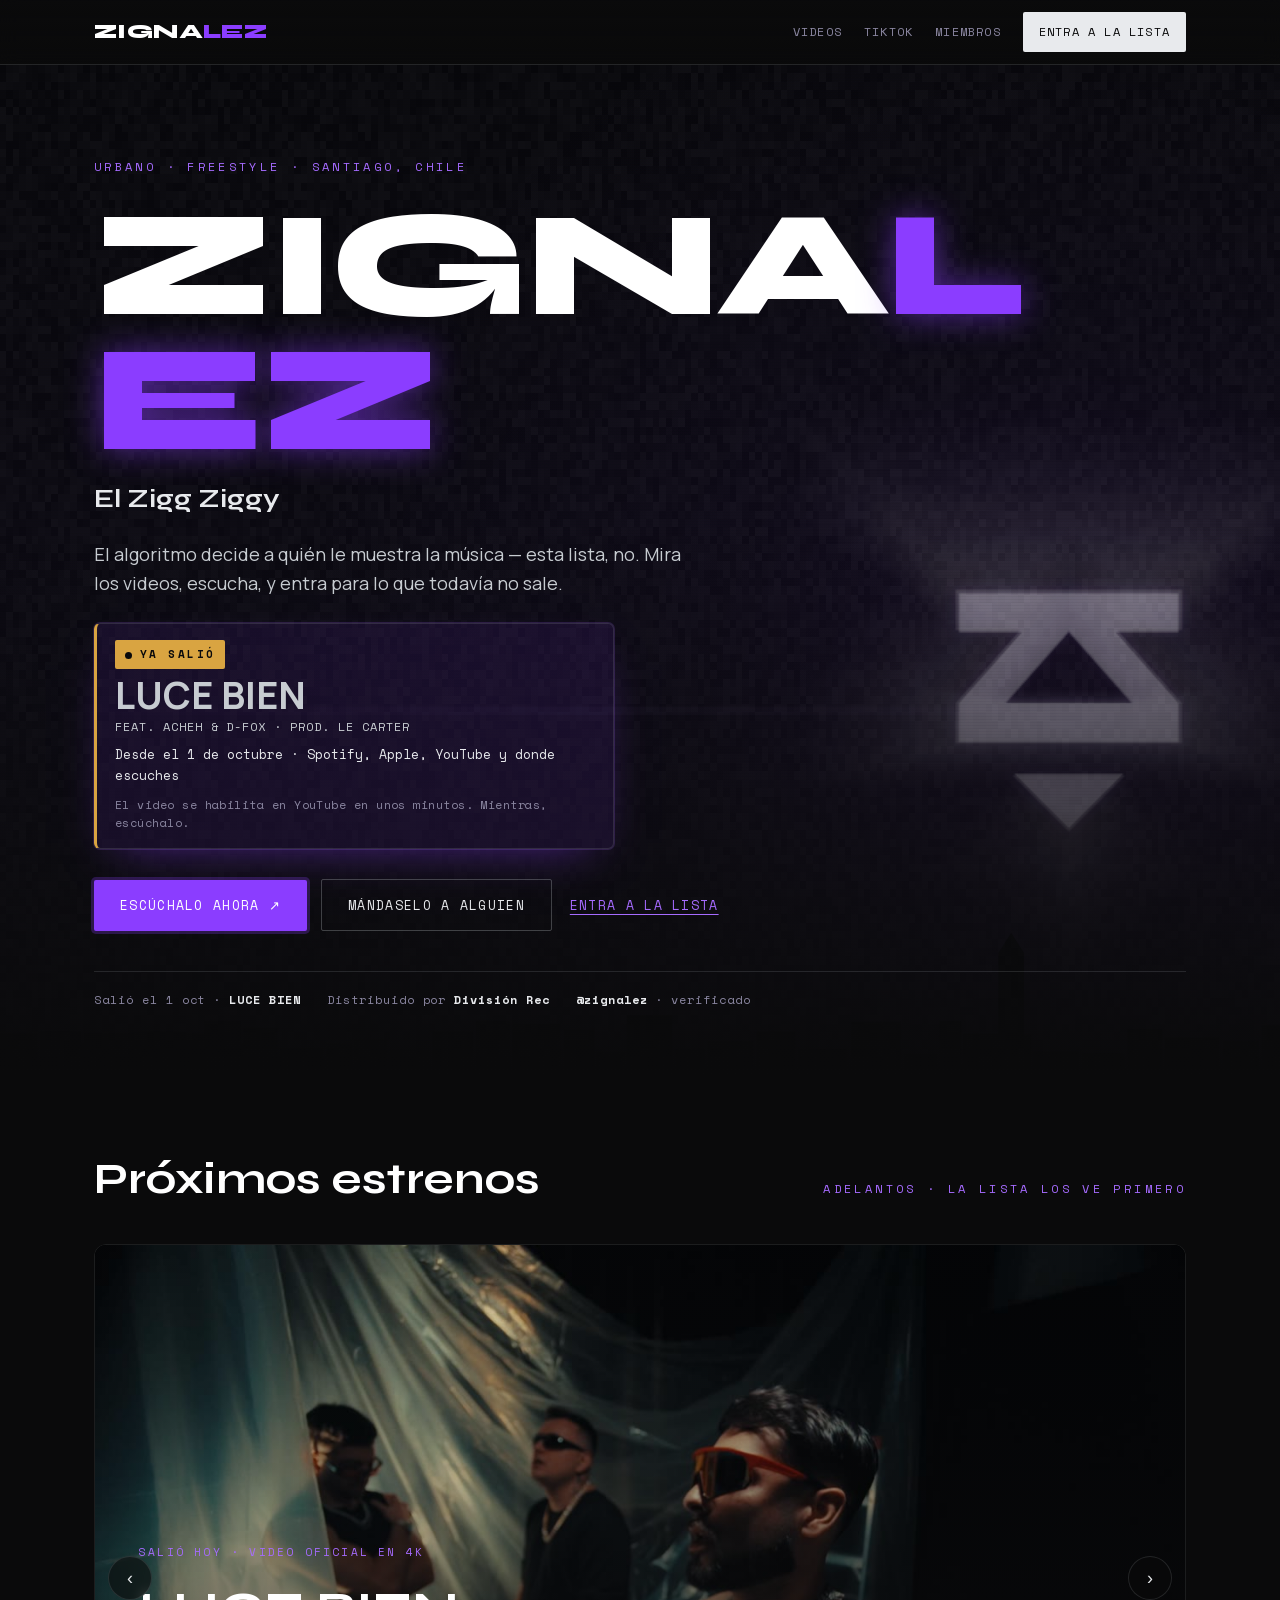
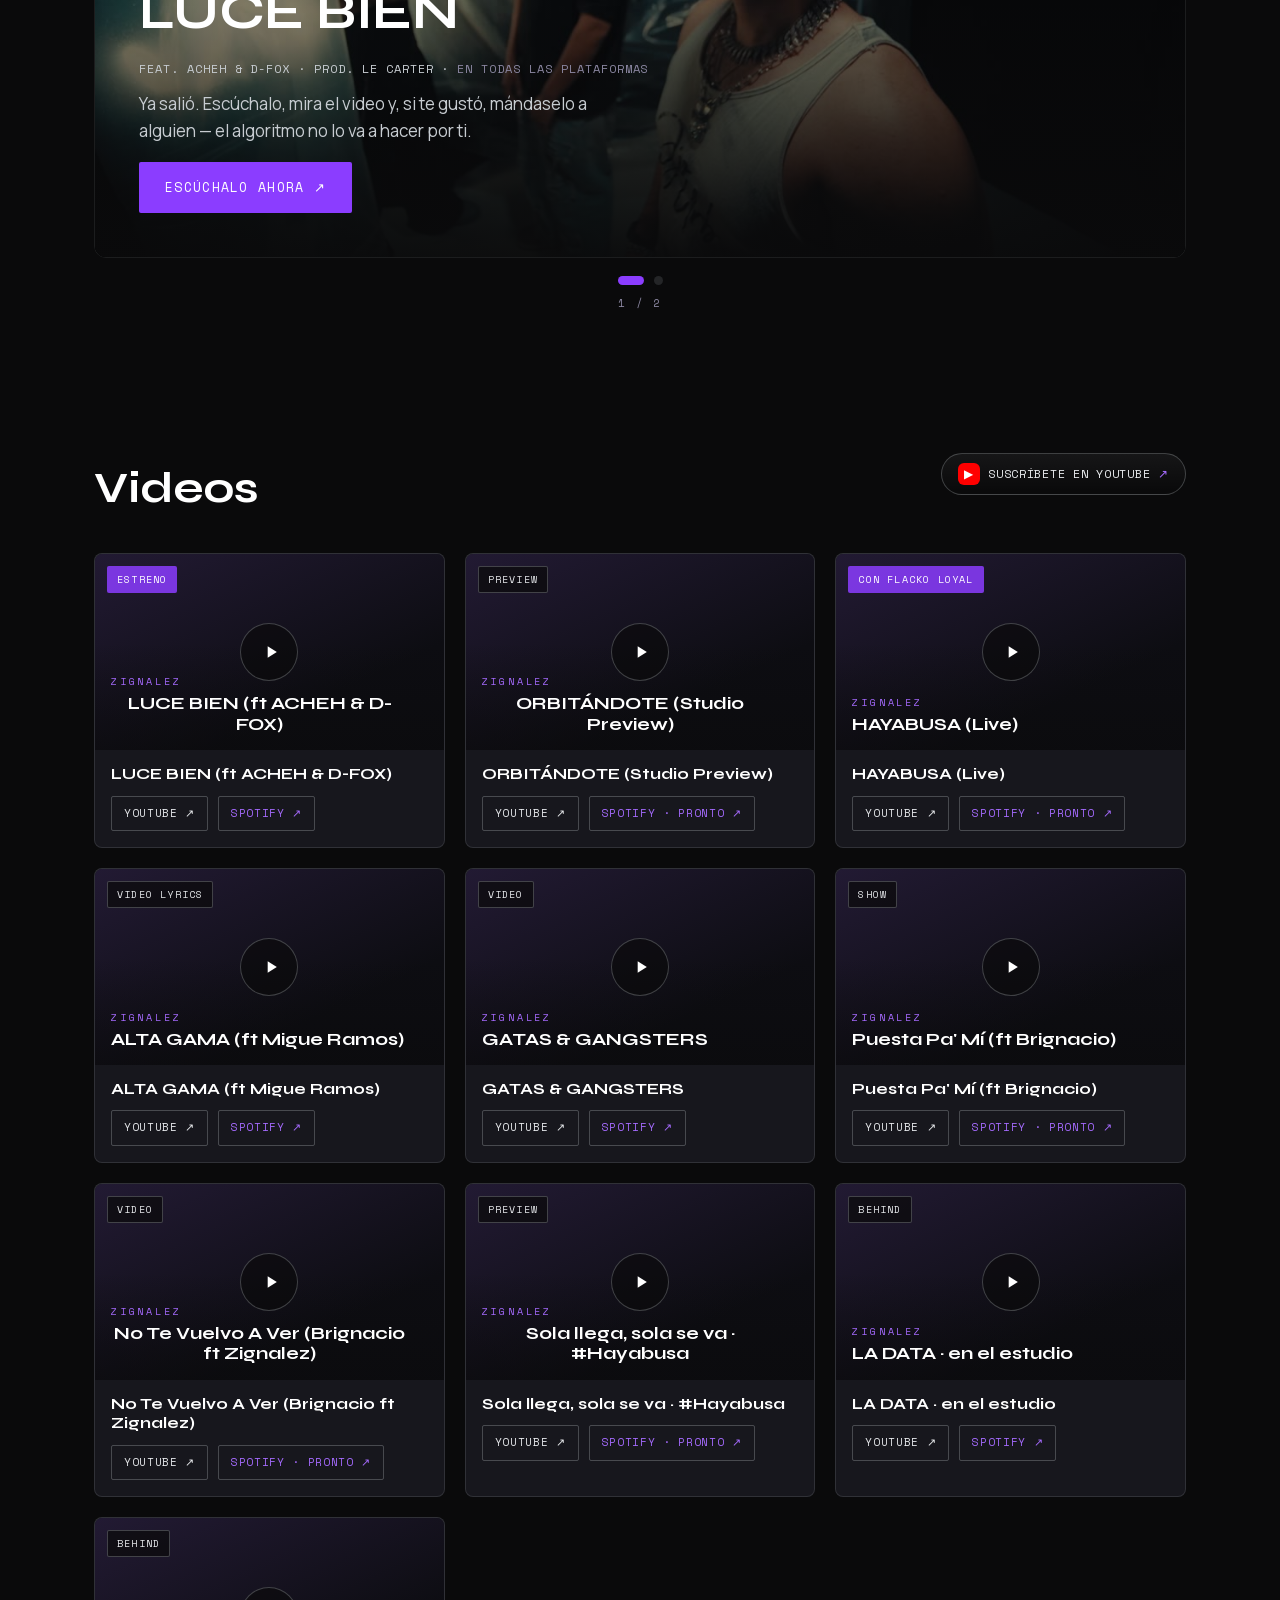
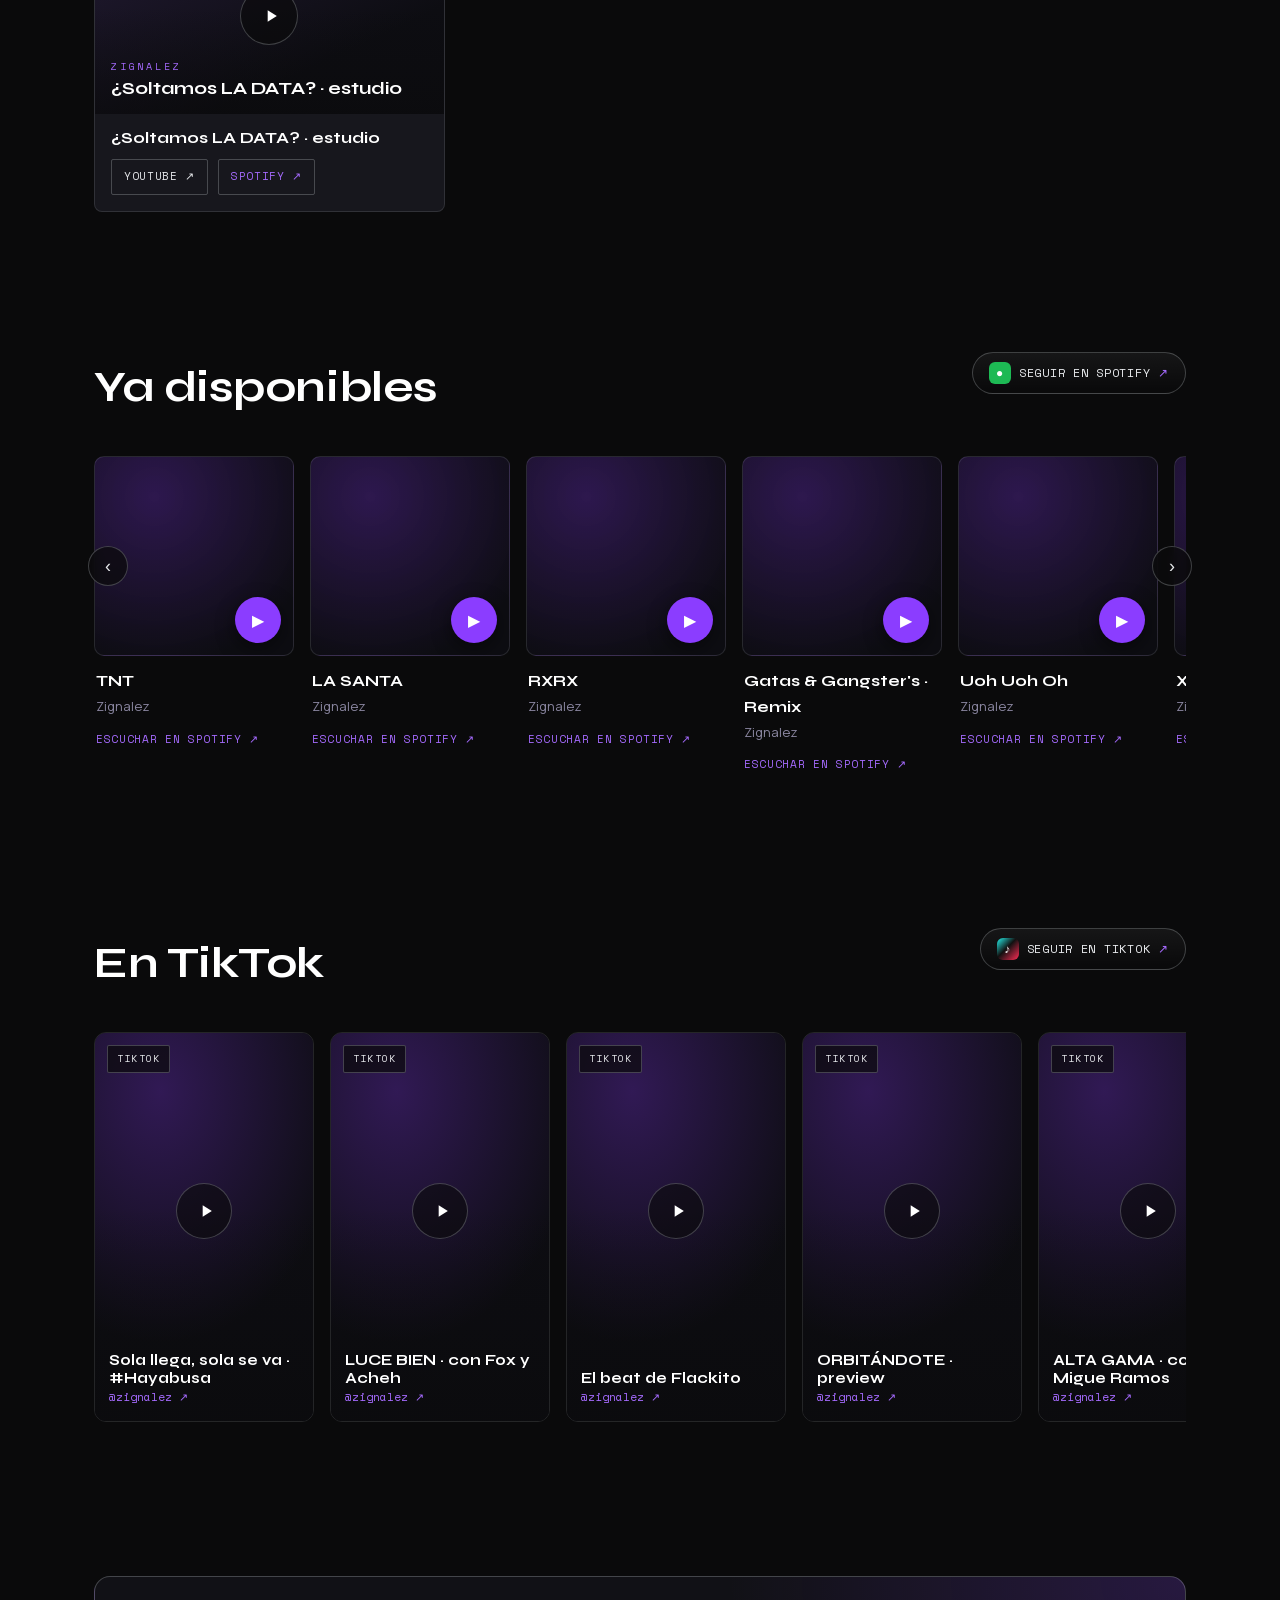
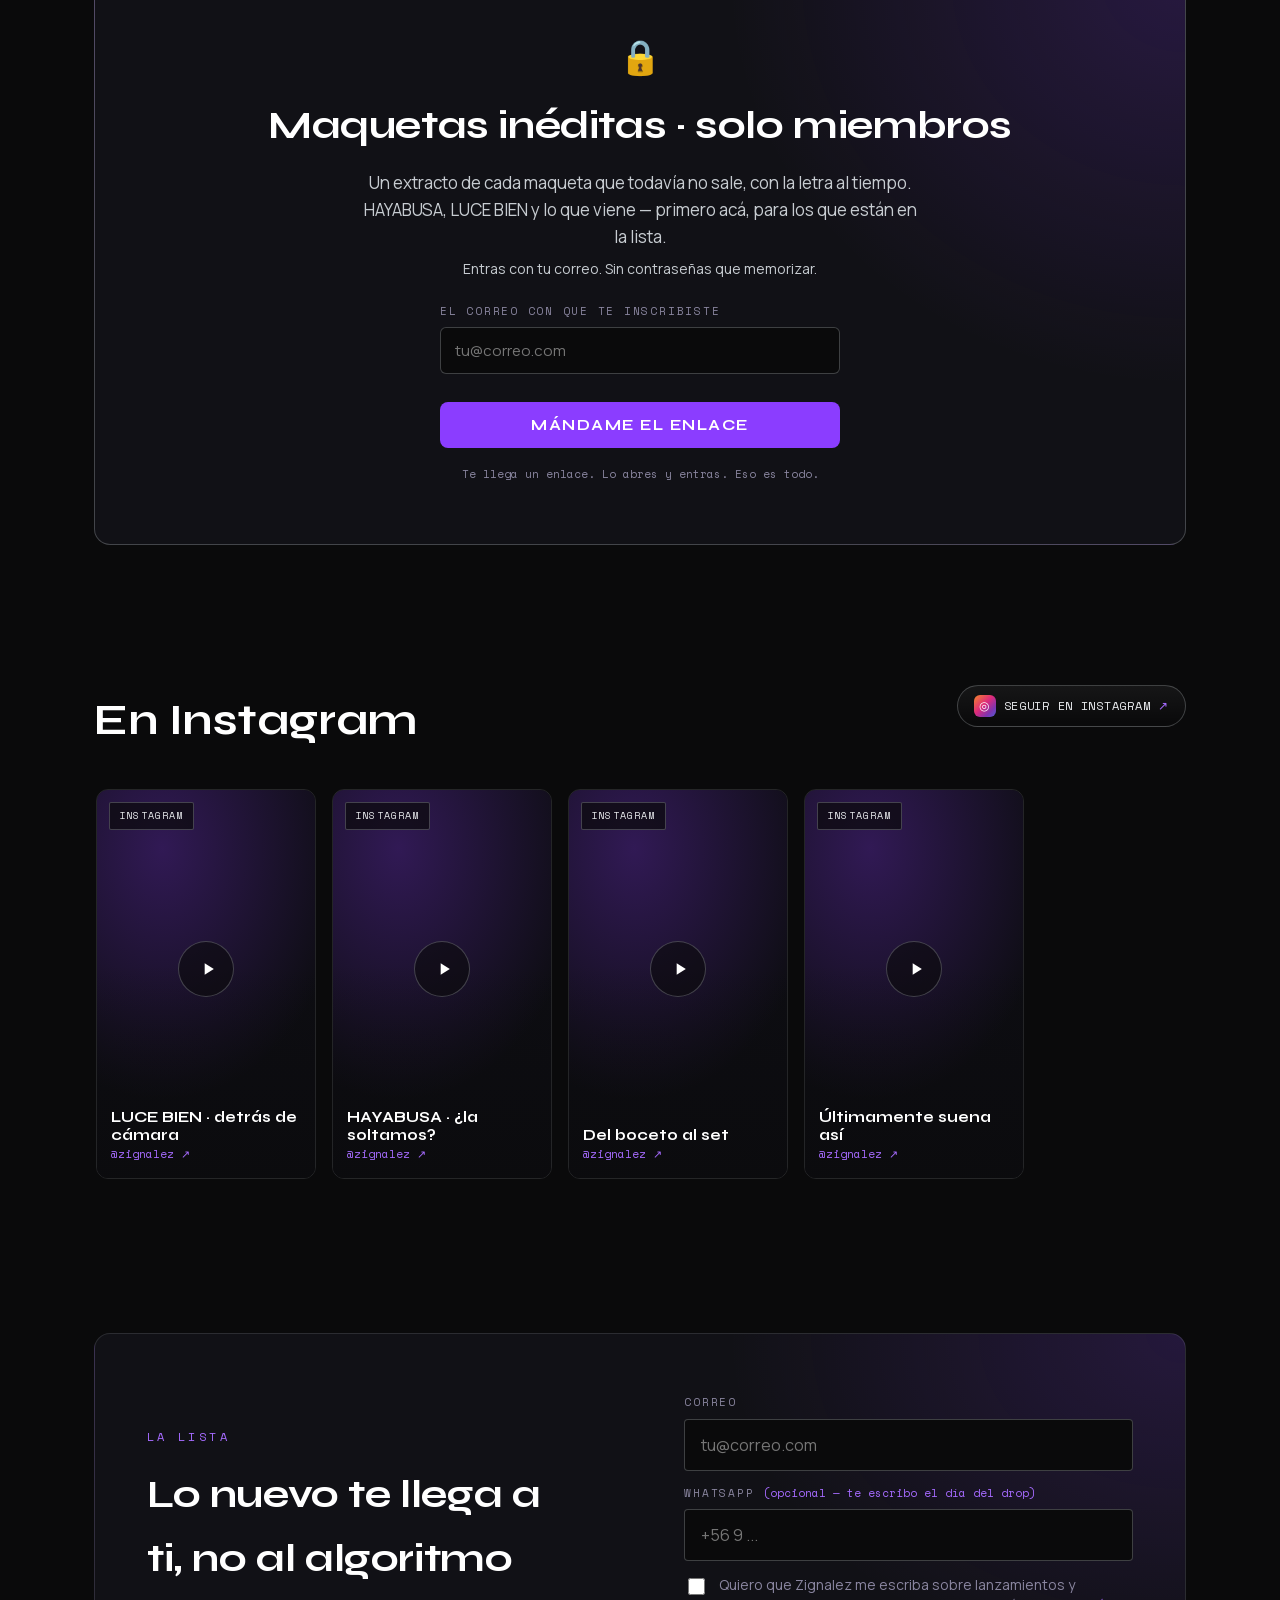
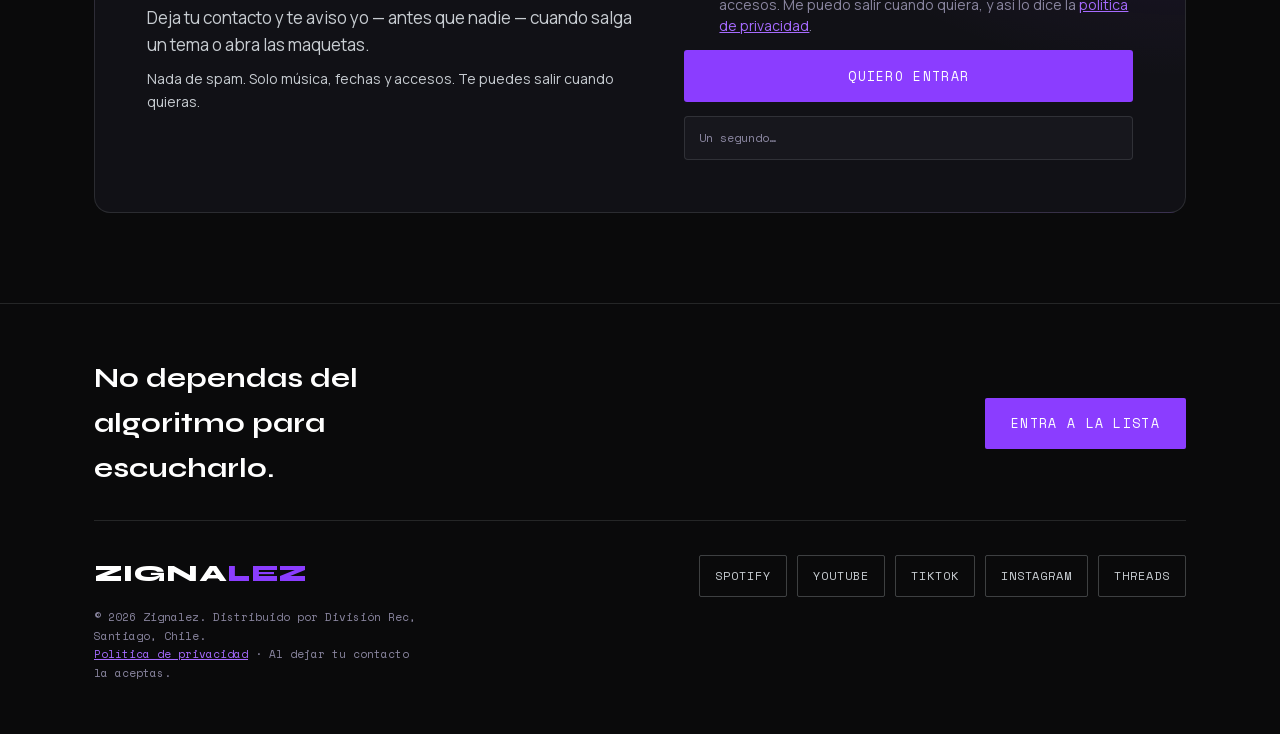
==== commit 1b6df6d5: "feat(estreno): estado POST "Salió hoy" automático a las 20:00 — badge, tarjeta del video, play grand" ====
--- a/index.html
+++ b/index.html
@@ -3,8 +3,8 @@
 <head>
 <meta charset="UTF-8">
 <meta name="viewport" content="width=device-width, initial-scale=1.0">
-<title>LUCE BIEN — Zignalez feat. ACHEH &amp; D-FOX · estreno 1 de octubre</title>
-<meta name="description" content="LUCE BIEN, lo nuevo de Zignalez con ACHEH y D-FOX, sale el 1 de octubre a las 20:00. Guárdalo ahora y te llega solo el día del estreno.">
+<title>LUCE BIEN — Zignalez feat. ACHEH &amp; D-FOX · 1 de octubre · 20:00</title>
+<meta name="description" content="LUCE BIEN, lo nuevo de Zignalez con ACHEH y D-FOX, prod. Le Carter. Desde el 1 de octubre a las 20:00 en todas las plataformas, con video oficial en 4K.">
 <link rel="canonical" href="https://zignalez.cl/">
 
 <!-- Identidad en la pestaña y en el escritorio. Antes no habia ninguna: el
@@ -23,8 +23,8 @@
 <meta property="og:locale" content="es_CL">
 <meta property="og:url" content="https://zignalez.cl/">
 <meta property="og:title" content="LUCE BIEN — Zignalez feat. ACHEH &amp; D-FOX · 1 de octubre, 20:00">
-<meta property="og:description" content="Guárdalo ahora y te llega solo el día del estreno.">
-<meta property="og:image" content="https://zignalez.cl/og-lucebien.jpg?v=1">
+<meta property="og:description" content="Desde el 1 de octubre a las 20:00 en todas las plataformas. Escúchalo y mira el video oficial en 4K.">
+<meta property="og:image" content="https://zignalez.cl/og-lucebien.jpg?v=2">
 <meta property="og:image:type" content="image/jpeg">
 <meta property="og:image:width" content="1200">
 <meta property="og:image:height" content="630">
@@ -32,8 +32,8 @@
 
 <meta name="twitter:card" content="summary_large_image">
 <meta name="twitter:title" content="LUCE BIEN — Zignalez feat. ACHEH &amp; D-FOX · 1 de octubre, 20:00">
-<meta name="twitter:description" content="Guárdalo ahora y te llega solo el día del estreno.">
-<meta name="twitter:image" content="https://zignalez.cl/og-lucebien.jpg?v=1">
+<meta name="twitter:description" content="Desde el 1 de octubre a las 20:00 en todas las plataformas. Escúchalo y mira el video oficial en 4K.">
+<meta name="twitter:image" content="https://zignalez.cl/og-lucebien.jpg?v=2">
 
 <!-- MusicGroup NO produce resultados enriquecidos en Google: eso es folclore
      SEO. Lo que hace es desambiguar la entidad (Zignalez = artista musical
@@ -71,10 +71,14 @@
     --uv:#8B3DFF; --uv-soft:#A66BFF;
     --chrome:#C7CCD1; --chrome-hi:#E8EAED; --smoke:#8A86A0; --white:#FFFFFF;
     --line:rgba(199,204,209,.14); --line-2:rgba(199,204,209,.28);
+    --amber:#D9A441; /* 01-10-2026 · acento del estado POST (mismo valor que productor.html) */
     --maxw:1140px;
     --font-d:'Syne',system-ui,sans-serif; --font-b:'Manrope',system-ui,sans-serif; --font-m:'Space Mono',ui-monospace,monospace;
   }
   *{box-sizing:border-box}
+  /* 01-10-2026 · [hidden] debe ganar a cualquier display de autor (.btn, .link-inline…): sin esto
+     un boton .btn[hidden] se ve igual. Las reglas .x[hidden] mas abajo quedan como refuerzo. */
+  [hidden]{display:none!important}
   html{scroll-behavior:smooth}
   body{margin:0;background:var(--ink);color:var(--chrome);font-family:var(--font-b);font-size:17px;line-height:1.6;-webkit-font-smoothing:antialiased;overflow-x:hidden}
   .wrap{max-width:var(--maxw);margin:0 auto;padding:0 24px}
@@ -134,6 +138,59 @@
   .estreno-frame iframe{position:absolute;inset:0;width:100%;height:100%;border:0}
   .estreno-frame.has-yt .estreno-vid,.estreno-frame.has-yt .estreno-over{display:none}
   @media(max-width:720px){ .cd-cell{min-width:44px} }
+  /* 01-10-2026 · ESTADO POST (estreno disponible). Todo cuelga de html.estreno-post o de
+     [data-post]; el estado PRE no cambia. Ámbar = único acento no-UV del hero: por eso
+     el badge se ve. El video se reproduce en la página (slide 0), nunca iframe antes del clic. */
+  html.estreno-post .estreno-hero{border-left-color:var(--amber);background:rgba(139,61,255,.10);
+    box-shadow:0 0 0 1px rgba(166,107,255,.18),0 18px 48px -24px rgba(139,61,255,.55)}
+  .ya-badge{display:inline-flex;align-items:center;gap:8px;font-family:var(--font-m);font-size:11px;letter-spacing:.22em;
+    text-transform:uppercase;color:var(--ink);background:var(--amber);padding:6px 10px 5px;border-radius:2px;font-weight:700}
+  .ya-badge[hidden]{display:none}
+  .ya-badge::before{content:"";width:7px;height:7px;border-radius:50%;background:var(--ink);animation:ya-pulse 1.8s ease-in-out infinite}
+  @keyframes ya-pulse{0%,100%{opacity:1;transform:scale(1)}50%{opacity:.35;transform:scale(.7)}}
+  html.estreno-post .ya-badge{animation:ya-in .5s cubic-bezier(.2,.8,.2,1) both}
+  @keyframes ya-in{from{opacity:0;transform:translateY(8px)}to{opacity:1;transform:none}}
+  .estreno-vcard{position:relative;display:flex;align-items:center;gap:12px;margin-top:12px;padding:8px;border:1px solid var(--line);
+    border-radius:8px;background:rgba(10,10,11,.55);text-decoration:none;color:var(--chrome-hi);transition:border-color .18s,transform .18s}
+  .estreno-vcard[hidden]{display:none}
+  .estreno-vcard img{width:112px;aspect-ratio:16/9;object-fit:cover;border-radius:4px;filter:saturate(.85);display:block;flex-shrink:0}
+  .estreno-vcard-play{position:absolute;left:47px;top:50%;transform:translateY(-50%);width:34px;height:34px;border-radius:50%;
+    background:var(--uv);color:#fff;display:grid;place-items:center;box-shadow:0 4px 14px rgba(0,0,0,.45)}
+  .estreno-vcard-play svg{width:13px;height:13px;fill:#fff;margin-left:2px}
+  .estreno-vcard:hover,.estreno-vcard:focus-visible{border-color:var(--uv);transform:translateY(-2px)}
+  .estreno-vcard-txt{display:flex;flex-direction:column;gap:3px;min-width:0}
+  .estreno-vcard-txt b{font-family:var(--font-d);font-size:15px;line-height:1.15}
+  .estreno-vcard-txt small{font-family:var(--font-m);font-size:11px;color:var(--smoke);letter-spacing:.06em}
+  html.estreno-post #ctaEstreno{box-shadow:0 0 0 3px rgba(139,61,255,.25)}
+  .estreno-vcard-nota{margin:10px 0 0;font-family:var(--font-m);font-size:11.5px;letter-spacing:.04em;color:var(--smoke)}
+  .estreno-volver{position:absolute;top:10px;right:10px;z-index:6;font-family:var(--font-m);font-size:10px;letter-spacing:.12em;text-transform:uppercase;
+    padding:8px 10px;border-radius:2px;border:1px solid var(--line-2);background:rgba(10,10,11,.75);color:var(--chrome-hi);cursor:pointer}
+  .estreno-volver:hover{border-color:var(--uv)}
+  .btn-copiado{border-color:var(--amber)!important;color:var(--amber)!important}
+  html.estreno-post .hero-actions a[href="#lista"]{background:transparent;border:0;padding:15px 4px;color:var(--uv-soft);text-decoration:underline;text-underline-offset:4px}
+  .btn:focus-visible,.estreno-vcard:focus-visible,.estreno-play-big:focus-visible{outline:2px solid var(--chrome-hi);outline-offset:3px}
+  /* momento 20:00:00 con visitante presente */
+  .cd-box.cd-cero b{color:var(--amber);animation:cd-flash .6s ease-out 1}
+  @keyframes cd-flash{0%{opacity:1}30%{opacity:.2}100%{opacity:1}}
+  .estreno-hero.is-revelando{animation:hero-glow .8s ease-out 1}
+  @keyframes hero-glow{0%{box-shadow:0 0 0 0 rgba(217,164,65,0)}50%{box-shadow:0 0 0 6px rgba(217,164,65,.35),0 0 60px rgba(139,61,255,.45)}100%{box-shadow:0 0 0 1px rgba(166,107,255,.18),0 18px 48px -24px rgba(139,61,255,.55)}}
+  /* slide 0: play central grande en POST */
+  .estreno-play-big{position:absolute;top:50%;left:50%;transform:translate(-50%,-50%);z-index:4;width:84px;height:84px;border-radius:50%;
+    border:2px solid rgba(255,255,255,.35);background:rgba(139,61,255,.85);-webkit-backdrop-filter:blur(6px);backdrop-filter:blur(6px);
+    cursor:pointer;display:grid;place-items:center;padding:0;transition:background .15s,transform .15s}
+  .estreno-play-big[hidden]{display:none}
+  .estreno-play-big svg{width:34px;height:34px;fill:#fff;margin-left:4px}
+  .estreno-play-big:hover,.estreno-play-big:focus-visible{background:var(--uv);transform:translate(-50%,-50%) scale(1.06)}
+  .estreno-frame.has-yt .estreno-play-big{display:none}
+  html.estreno-post #estreno .slide[data-yt] .estreno-over{background:linear-gradient(to top,rgba(10,10,11,.96),rgba(10,10,11,.3) 60%,rgba(10,10,11,.1))}
+  @media(prefers-reduced-motion:reduce){.ya-badge::before,.ya-badge,.cd-box.cd-cero b,.estreno-hero.is-revelando{animation:none!important}}
+  @media(max-width:640px){
+    html.estreno-post .estreno-hero{max-width:none}
+    .estreno-vcard{gap:10px}.estreno-vcard img{width:96px}.estreno-vcard-play{left:39px}
+    html.estreno-post .hero-actions{flex-direction:column;align-items:stretch;gap:10px}
+    html.estreno-post .hero-actions .btn{justify-content:center}
+    .estreno-play-big{width:64px;height:64px}.estreno-play-big svg{width:26px;height:26px}
+  }
   .hero-actions{display:flex;flex-wrap:wrap;gap:14px;margin-top:30px;align-items:center}
   .btn{font-family:var(--font-m);font-size:13px;letter-spacing:.1em;text-transform:uppercase;text-decoration:none;padding:15px 26px;border-radius:2px;display:inline-flex;align-items:center;gap:10px;transition:transform .15s ease;cursor:pointer;border:0}
   .btn-primary{background:var(--uv);color:var(--white)}
@@ -801,10 +858,20 @@
            mismo enlace (Orchard lo redirige al release). Spotify artista baja a
            secundario mientras dure la campaña; la lista sigue arriba del pliegue. -->
       <div class="estreno-hero" id="estrenoHero" data-estreno="2026-10-01T20:00:00-03:00">
-        <div class="estreno-hero-kicker"><span data-pre>Próximo estreno</span><span data-post hidden>Ya disponible</span></div>
+        <div class="estreno-hero-kicker"><span data-pre>Próximo estreno</span><span class="ya-badge" data-post hidden data-hoy="Salió hoy" data-luego="Ya salió">Salió hoy</span></div>
         <div class="estreno-hero-title">LUCE BIEN</div>
         <div class="estreno-hero-feat">feat. ACHEH &amp; D-FOX · prod. Le Carter</div>
-        <div class="estreno-hero-fecha" data-pre>1 de octubre · 20:00 <span class="cd" id="estrenoCd" aria-live="polite"></span></div>
+        <div class="estreno-hero-fecha"><span data-pre>1 de octubre · 20:00</span><span data-post hidden data-hoy="Desde hoy a las 20:00 · Spotify, Apple, YouTube y donde escuches" data-luego="Desde el 1 de octubre · Spotify, Apple, YouTube y donde escuches">Desde hoy a las 20:00 · Spotify, Apple, YouTube y donde escuches</span> <span class="cd" id="estrenoCd" aria-live="polite"></span></div>
+        <!-- 01-10-2026 · POST: tarjeta del video oficial. El href real (youtu.be) funciona sin
+             JS y como enlace; con JS, estreno.js la intercepta y reproduce en el slide 0,
+             una sola ruta de iframe. "Ver en YouTube" queda como enlace explícito. -->
+        <a class="estreno-vcard" data-post hidden href="https://youtu.be/f1n262mj6AE" data-cta="video-hero-card" data-yt-play
+           aria-label="Reproducir el video oficial de LUCE BIEN">
+          <img src="assets/poster-13587d37.jpg" alt="" width="112" height="63" decoding="async">
+          <span class="estreno-vcard-play" aria-hidden="true"><svg viewBox="0 0 24 24"><path d="M8 5v14l11-7z"/></svg></span>
+          <span class="estreno-vcard-txt"><b>Video oficial · LUCE BIEN</b><small>YouTube · 3:00 · 4K</small></span>
+        </a>
+        <p class="estreno-vcard-nota" data-post hidden data-yt-espera>El video se habilita en YouTube en unos minutos. Mientras, escúchalo.</p>
         <!-- 30-09-2026 · Cuenta regresiva al segundo (estreno.js). La version hablada
              (#estrenoCd, por minuto) sigue arriba: un lector de pantalla no debe oir
              un numero nuevo cada segundo. -->
@@ -816,9 +883,12 @@
         </div>
       </div>
       <div class="hero-actions">
-        <a class="btn btn-primary" id="ctaEstreno" data-cta="presave-hero" data-pre-txt="Guardar en Spotify / Apple" data-post-txt="Escuchar ahora ↗" href="https://orcd.co/lucebienzignalezachefox?utm_source=zignalez.cl&amp;utm_medium=hero&amp;utm_campaign=lucebien" target="_blank" rel="noopener">Guardar en Spotify / Apple</a>
+        <a class="btn btn-primary" id="ctaEstreno" data-cta="presave-hero" data-pre-txt="Guardar en Spotify / Apple" data-post-txt="Escúchalo ahora ↗" href="https://orcd.co/lucebienzignalezachefox?utm_source=zignalez.cl&amp;utm_medium=hero&amp;utm_campaign=lucebien" target="_blank" rel="noopener">Guardar en Spotify / Apple</a>
         <a class="btn btn-ghost" href="#estreno" data-pre>▶ Ver adelanto</a>
-        <a class="btn btn-ghost" href="https://youtu.be/f1n262mj6AE" data-post hidden data-cta="video-hero" target="_blank" rel="noopener">▶ Ver el video ↗</a>
+        <a class="link-inline" href="https://youtu.be/f1n262mj6AE" data-post hidden data-cta="video-hero-yt" data-yt-link target="_blank" rel="noopener">Ver en YouTube ↗</a>
+        <!-- 01-10-2026 · Compartir nativo (Web Share API): el sitio se mueve por DM y WhatsApp.
+             Sin navigator.share, copia el enlace. Solo en POST. -->
+        <button class="btn btn-ghost" type="button" id="btnCompartir" data-post hidden data-cta="share">Mándaselo a alguien</button>
         <a class="btn btn-ghost" href="#lista">Entra a la lista</a>
       </div>
       <!-- 25-09-2026 · Preview público (fix-11, HdU-27): lo pinta app.js solo si hay
@@ -827,7 +897,7 @@
            no 6.000 px más abajo: Clarity muestra que el 87% no pasa del 10%. -->
       <div class="hero-preview" id="heroPreview" hidden></div>
       <div class="hero-meta">
-        <span>Estreno · <b>LUCE BIEN</b> · 1 oct · 20:00</span>
+        <span><span data-pre>Estreno</span><span data-post hidden>Salió el 1 oct</span> · <b>LUCE BIEN</b><span data-pre> · 1 oct · 20:00</span></span>
         <span>Distribuido por <b>División Rec</b></span>
         <span><b>@zignalez</b> · verificado</span>
       </div>
@@ -847,14 +917,18 @@
             <div class="estreno-frame">
               <video class="estreno-vid" muted loop playsinline autoplay preload="metadata" poster="assets/poster-13587d37.jpg">
                 <source src="assets/lucebien.mp4" type="video/mp4"></video>
+              <button class="estreno-ytbtn estreno-play-big" type="button" data-post hidden data-cta="video-slide-big" aria-label="Reproducir el video oficial de LUCE BIEN">
+                <svg viewBox="0 0 24 24" aria-hidden="true"><path d="M8 5v14l11-7z"/></svg>
+              </button>
               <div class="estreno-over">
-                <div class="estreno-kicker"><span data-pre>Estreno 1 de octubre · 20:00 · adelanto sin audio</span><span data-post hidden>Ya disponible · con video</span></div>
+                <div class="estreno-kicker"><span data-pre>Estreno 1 de octubre · 20:00 · adelanto sin audio</span><span data-post hidden>Salió hoy · video oficial en 4K</span></div>
                 <h3 class="estreno-title">LUCE BIEN</h3>
                 <p class="estreno-feat">feat. ACHEH &amp; D-FOX · prod. Le Carter · <span class="st"><span data-pre>PRE-SAVE ABIERTO</span><span data-post hidden>EN TODAS LAS PLATAFORMAS</span></span></p>
-                <p class="estreno-lead">Crudo, desde el set. Guárdalo y el 1 de octubre te llega solo.</p>
+                <p class="estreno-lead"><span data-pre>Crudo, desde el set. Guárdalo y el 1 de octubre te llega solo.</span><span data-post hidden>Ya salió. Escúchalo, mira el video y, si te gustó, mándaselo a alguien — el algoritmo no lo va a hacer por ti.</span></p>
                 <div class="estreno-ctas">
-                  <a class="btn btn-primary" data-cta="presave-slide" data-pre-txt="Guardar en Spotify / Apple" data-post-txt="Escuchar ahora ↗" href="https://orcd.co/lucebienzignalezachefox?utm_source=zignalez.cl&amp;utm_medium=carrusel&amp;utm_campaign=lucebien" target="_blank" rel="noopener">Guardar en Spotify / Apple</a>
+                  <a class="btn btn-primary" data-cta="presave-slide" data-pre-txt="Guardar en Spotify / Apple" data-post-txt="Escúchalo ahora ↗" href="https://orcd.co/lucebienzignalezachefox?utm_source=zignalez.cl&amp;utm_medium=carrusel&amp;utm_campaign=lucebien" target="_blank" rel="noopener">Guardar en Spotify / Apple</a>
                   <button class="btn btn-ghost estreno-ytbtn" type="button" data-post hidden data-cta="video-slide">▶ Ver el video</button>
+                  <a class="link-inline" href="https://youtu.be/f1n262mj6AE" data-post hidden data-cta="video-slide-yt" data-yt-link target="_blank" rel="noopener">Ver en YouTube ↗</a>
                 </div>
               </div>
             </div>
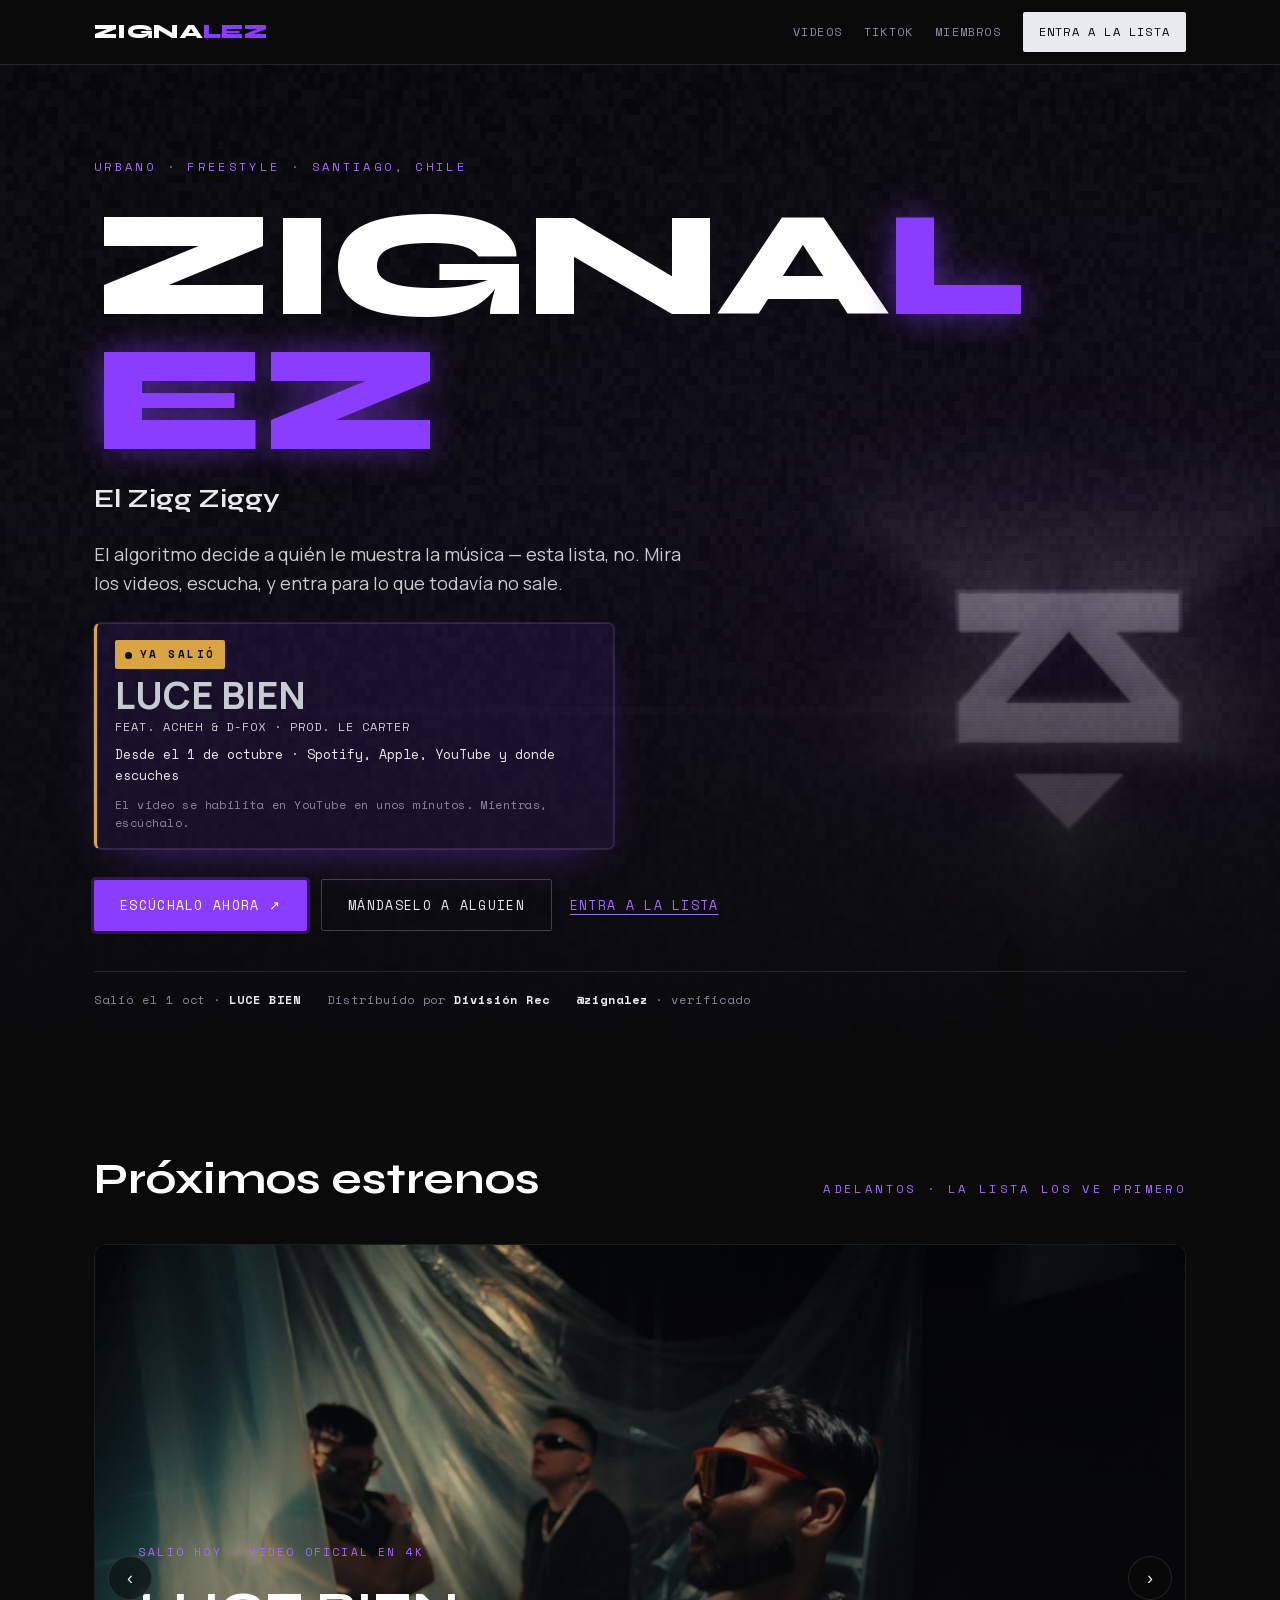
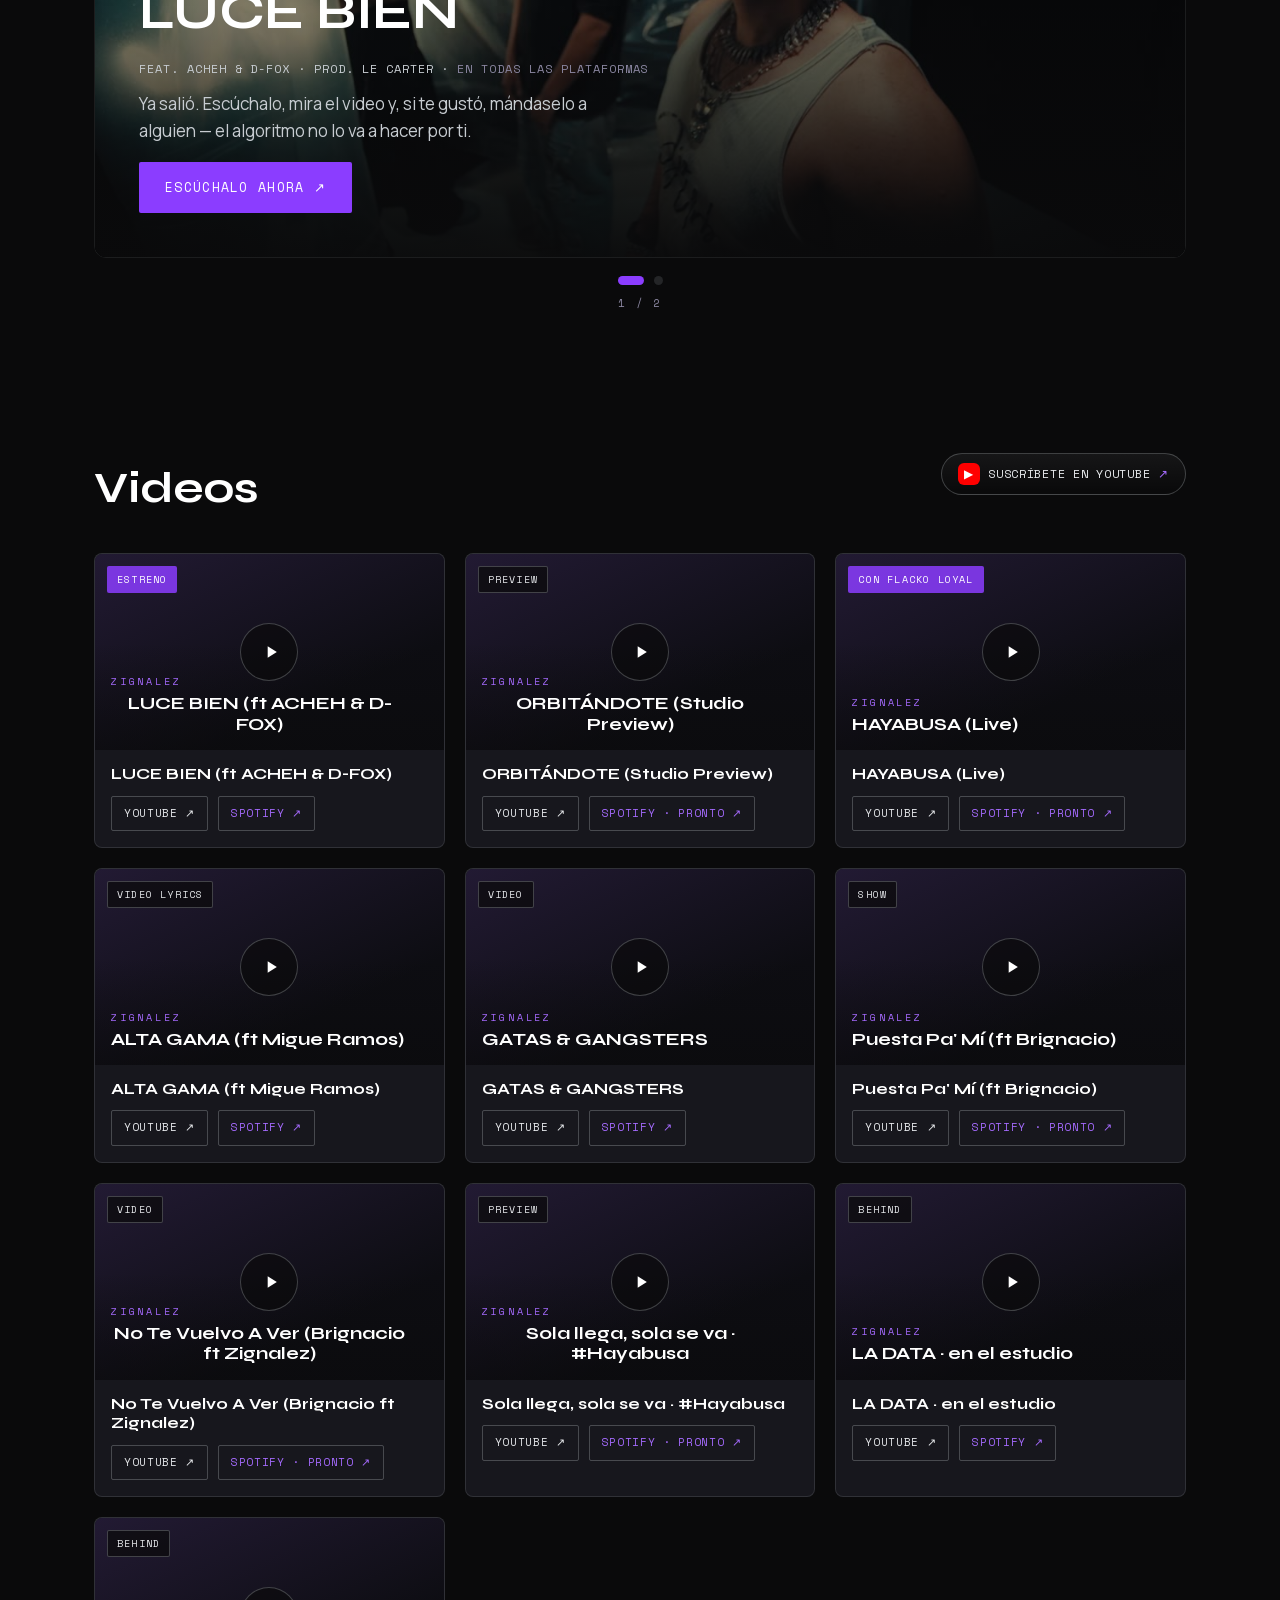
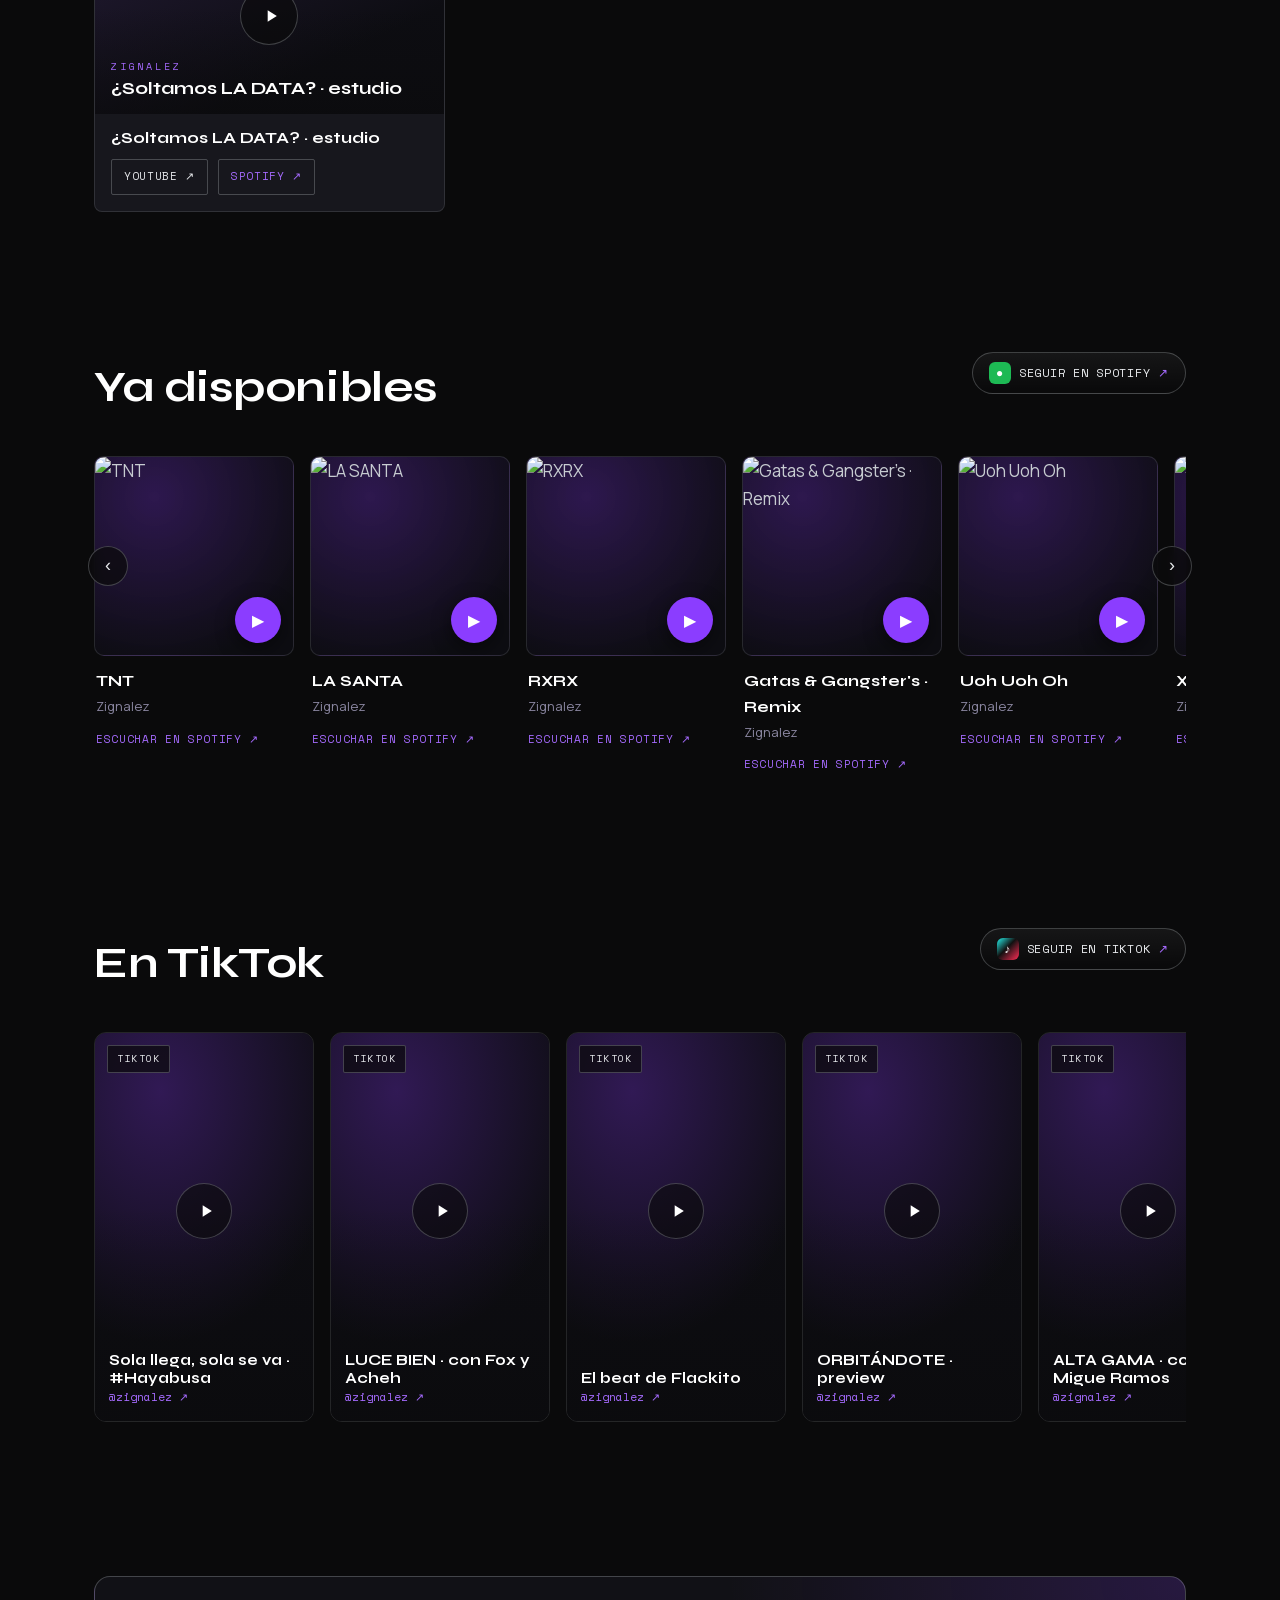
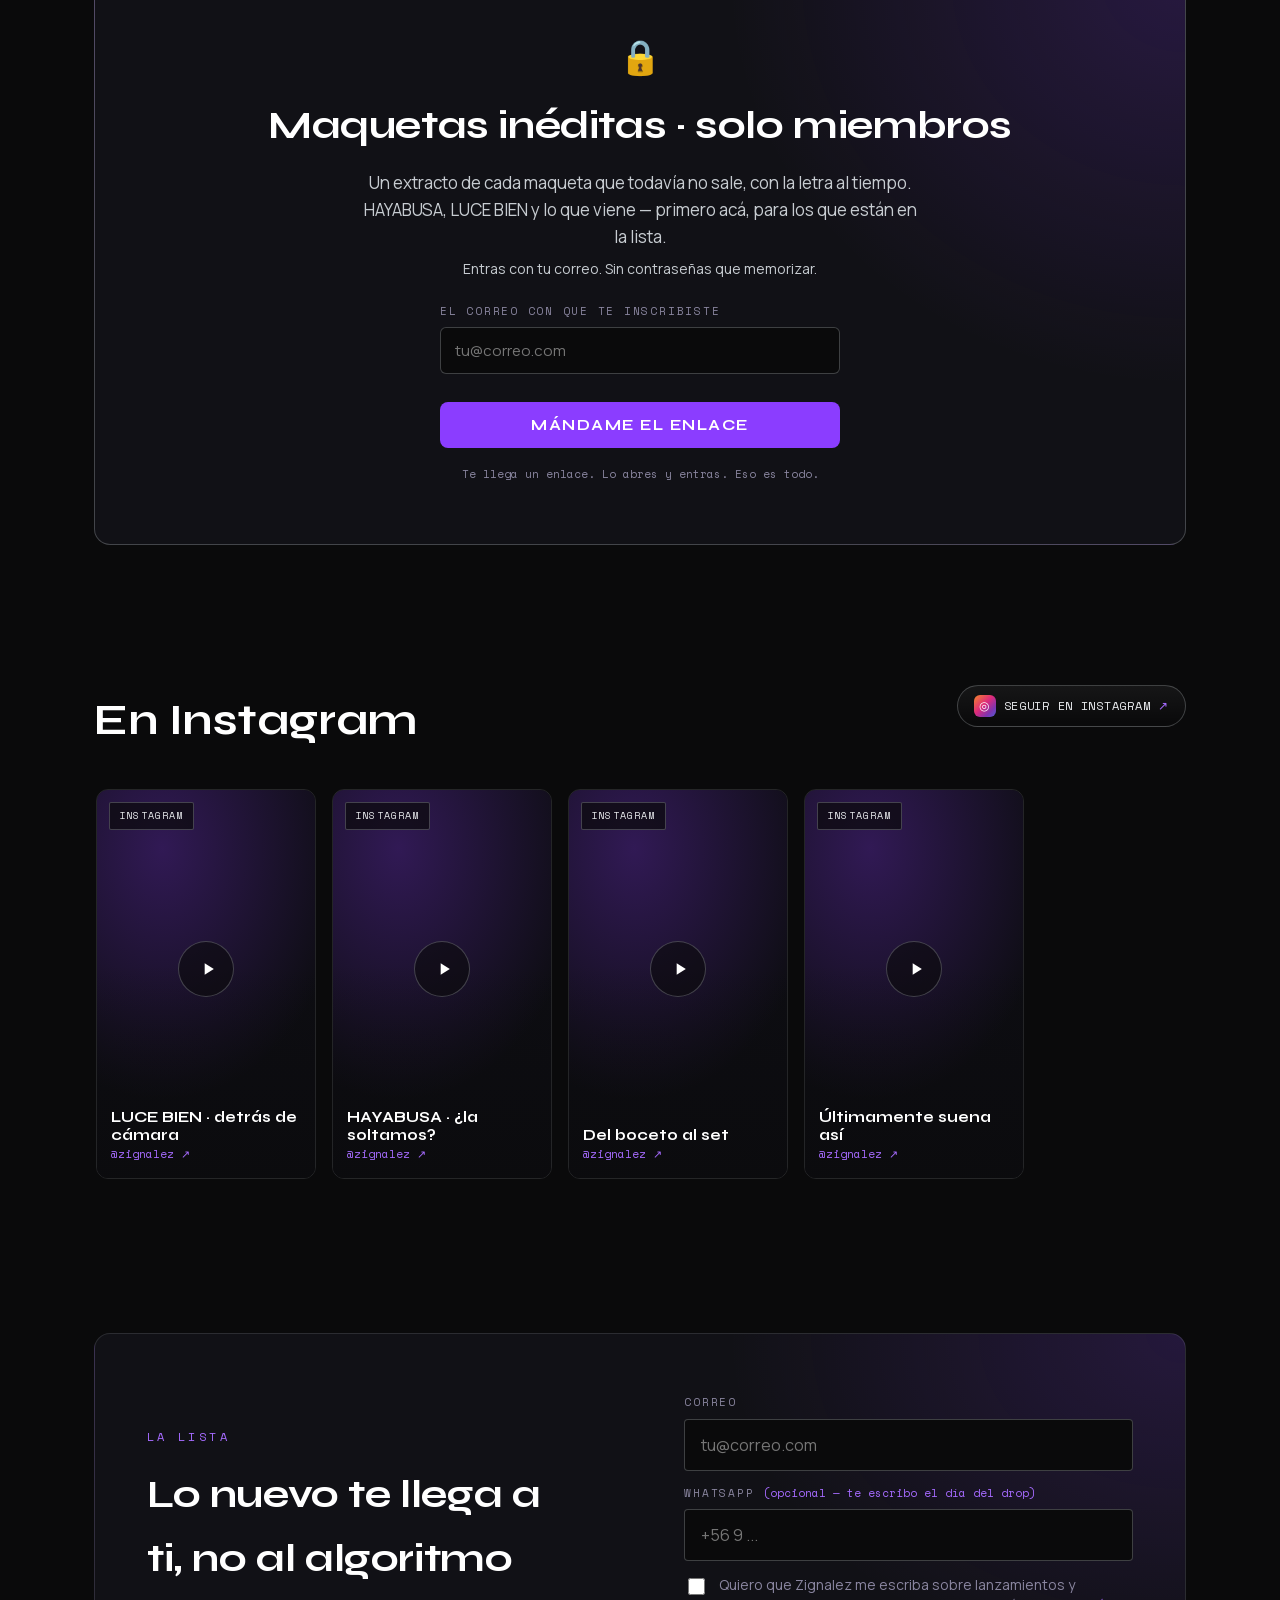
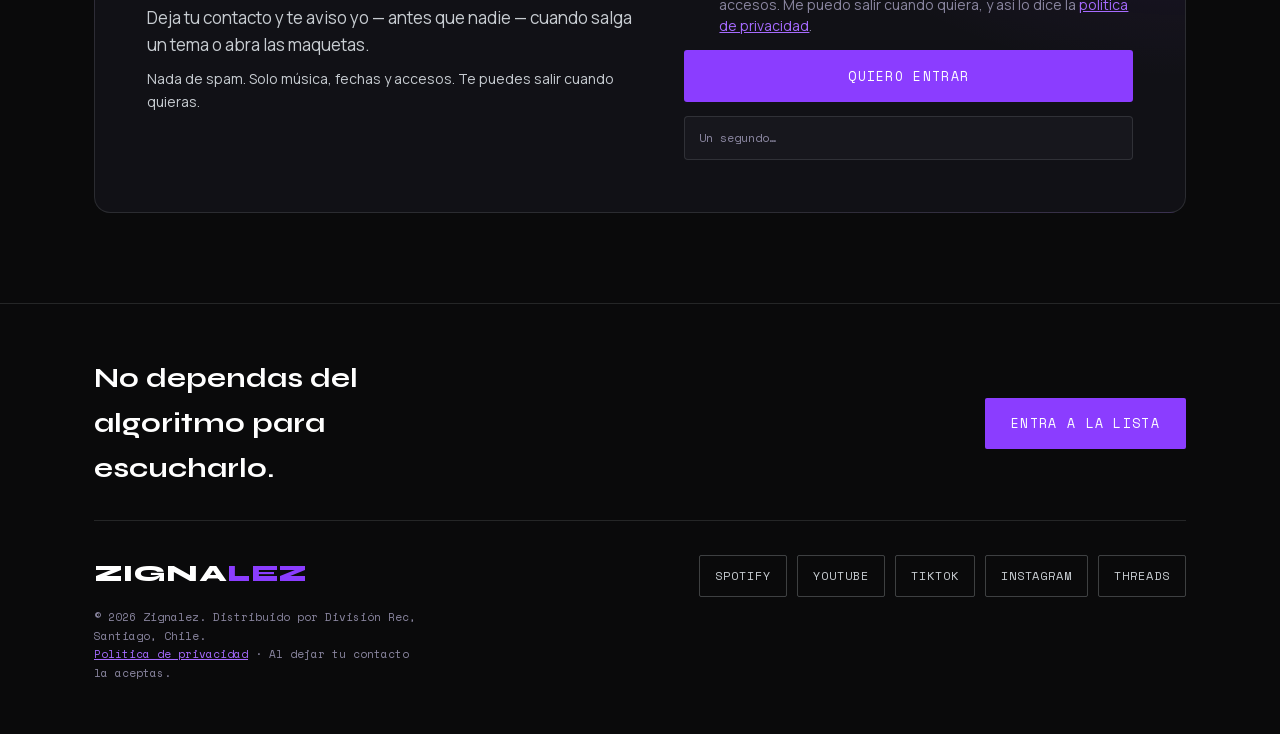
==== commit 4d8fcdaf: "fix(estreno): textos post-estreno — LUCE BIEN ya disponible El tema salió el 01-10 a las 20:00 pero " ====
--- a/index.html
+++ b/index.html
@@ -3,8 +3,8 @@
 <head>
 <meta charset="UTF-8">
 <meta name="viewport" content="width=device-width, initial-scale=1.0">
-<title>LUCE BIEN — Zignalez feat. ACHEH &amp; D-FOX · 1 de octubre · 20:00</title>
-<meta name="description" content="LUCE BIEN, lo nuevo de Zignalez con ACHEH y D-FOX, prod. Le Carter. Desde el 1 de octubre a las 20:00 en todas las plataformas, con video oficial en 4K.">
+<title>LUCE BIEN — Zignalez feat. ACHEH &amp; D-FOX · ya disponible</title>
+<meta name="description" content="LUCE BIEN, lo nuevo de Zignalez con ACHEH y D-FOX, prod. Le Carter. Ya disponible en todas las plataformas, con video oficial en 4K.">
 <link rel="canonical" href="https://zignalez.cl/">
 
 <!-- Identidad en la pestaña y en el escritorio. Antes no habia ninguna: el
@@ -22,8 +22,8 @@
 <meta property="og:site_name" content="Zignalez">
 <meta property="og:locale" content="es_CL">
 <meta property="og:url" content="https://zignalez.cl/">
-<meta property="og:title" content="LUCE BIEN — Zignalez feat. ACHEH &amp; D-FOX · 1 de octubre, 20:00">
-<meta property="og:description" content="Desde el 1 de octubre a las 20:00 en todas las plataformas. Escúchalo y mira el video oficial en 4K.">
+<meta property="og:title" content="LUCE BIEN — Zignalez feat. ACHEH &amp; D-FOX · ya disponible">
+<meta property="og:description" content="Ya está afuera, en todas las plataformas. Escúchalo y mira el video oficial en 4K.">
 <meta property="og:image" content="https://zignalez.cl/og-lucebien.jpg?v=2">
 <meta property="og:image:type" content="image/jpeg">
 <meta property="og:image:width" content="1200">
@@ -31,8 +31,8 @@
 <meta property="og:image:alt" content="LUCE BIEN — Zignalez con ACHEH y D-FOX en el set del video">
 
 <meta name="twitter:card" content="summary_large_image">
-<meta name="twitter:title" content="LUCE BIEN — Zignalez feat. ACHEH &amp; D-FOX · 1 de octubre, 20:00">
-<meta name="twitter:description" content="Desde el 1 de octubre a las 20:00 en todas las plataformas. Escúchalo y mira el video oficial en 4K.">
+<meta name="twitter:title" content="LUCE BIEN — Zignalez feat. ACHEH &amp; D-FOX · ya disponible">
+<meta name="twitter:description" content="Ya está afuera, en todas las plataformas. Escúchalo y mira el video oficial en 4K.">
 <meta name="twitter:image" content="https://zignalez.cl/og-lucebien.jpg?v=2">
 
 <!-- MusicGroup NO produce resultados enriquecidos en Google: eso es folclore
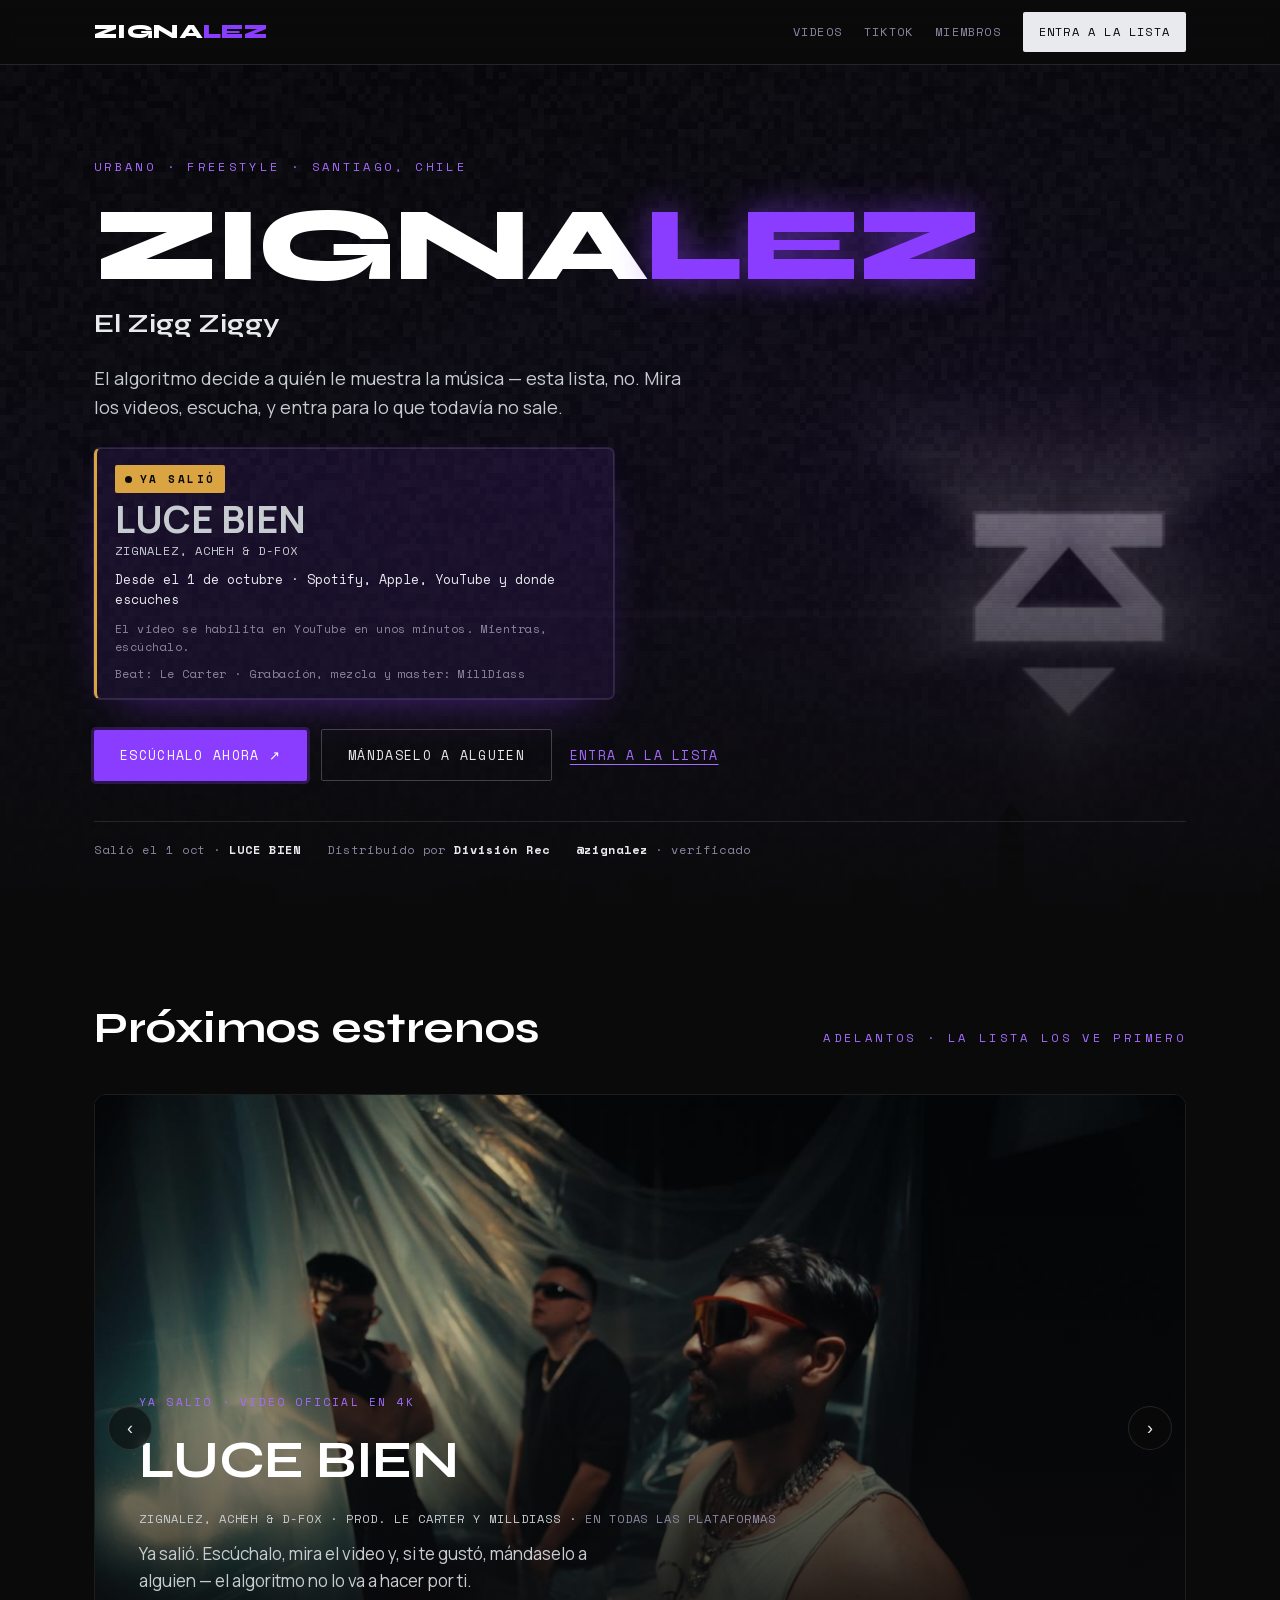
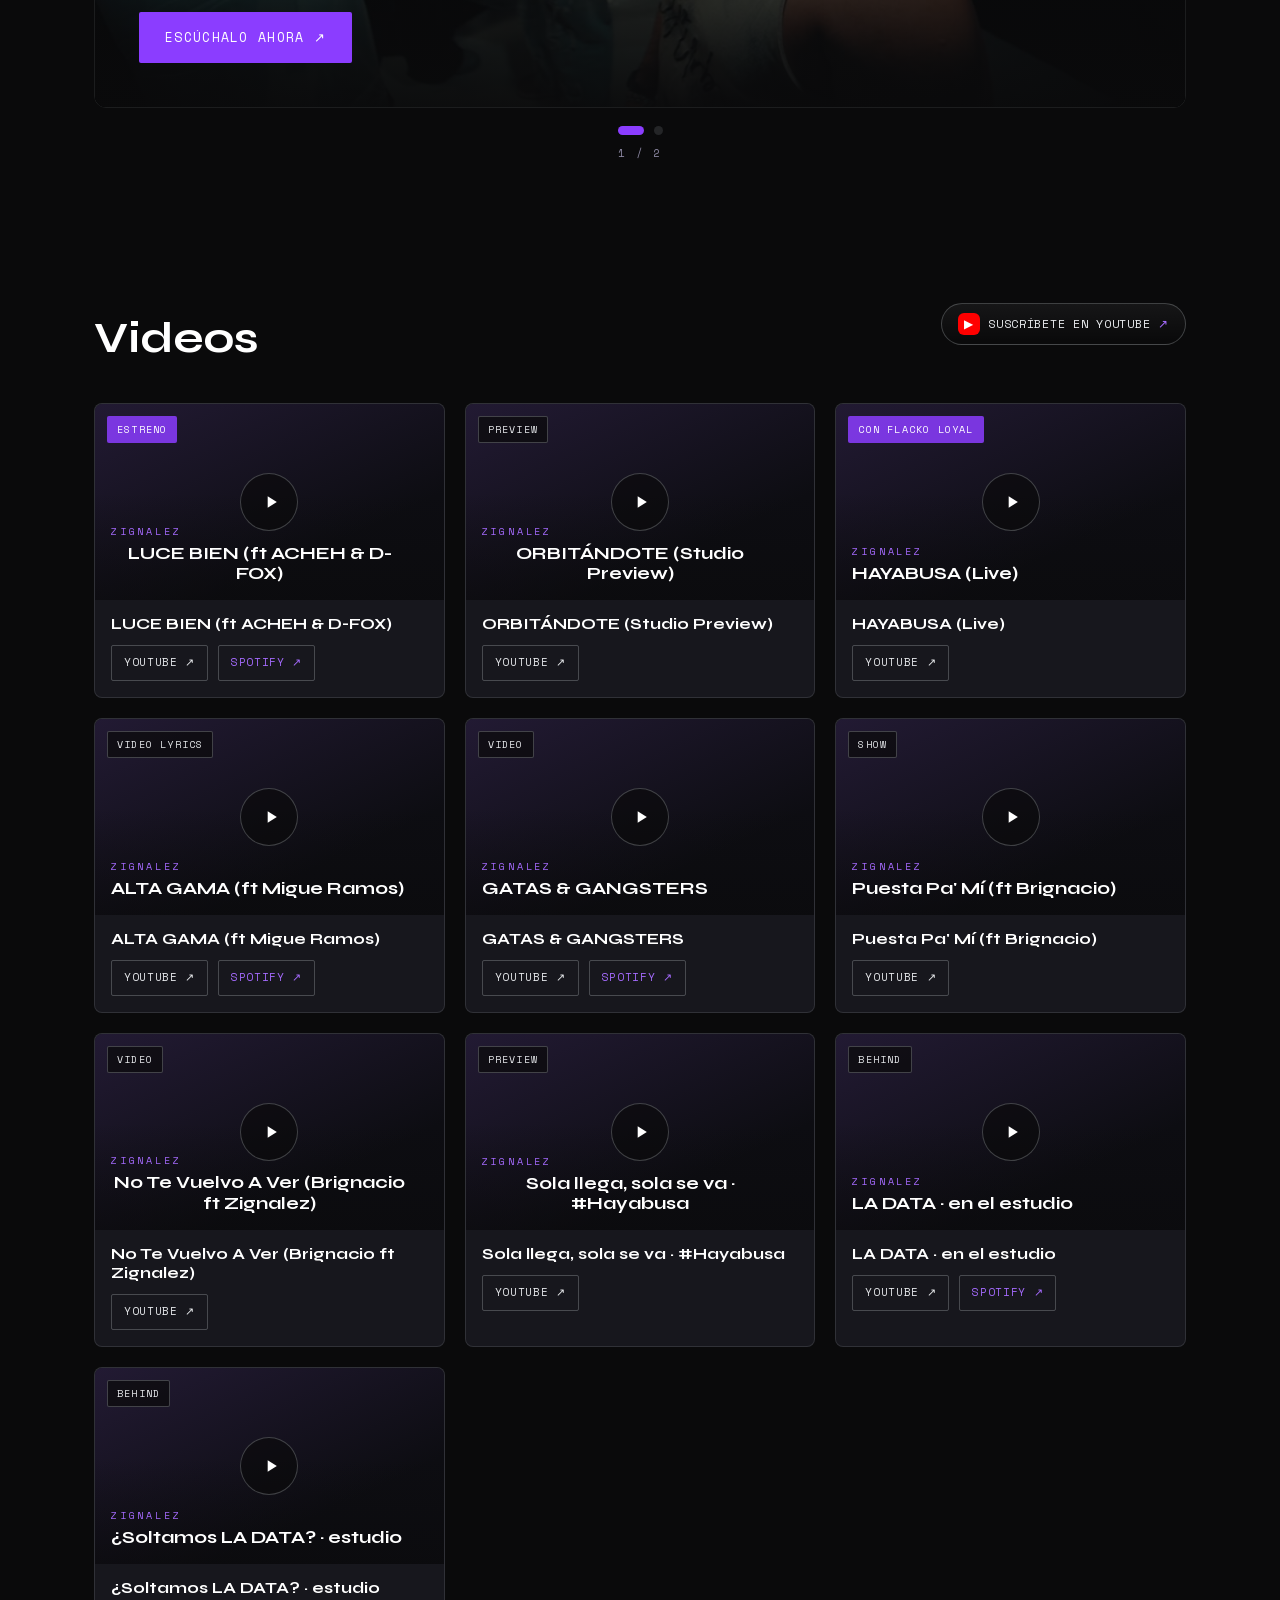
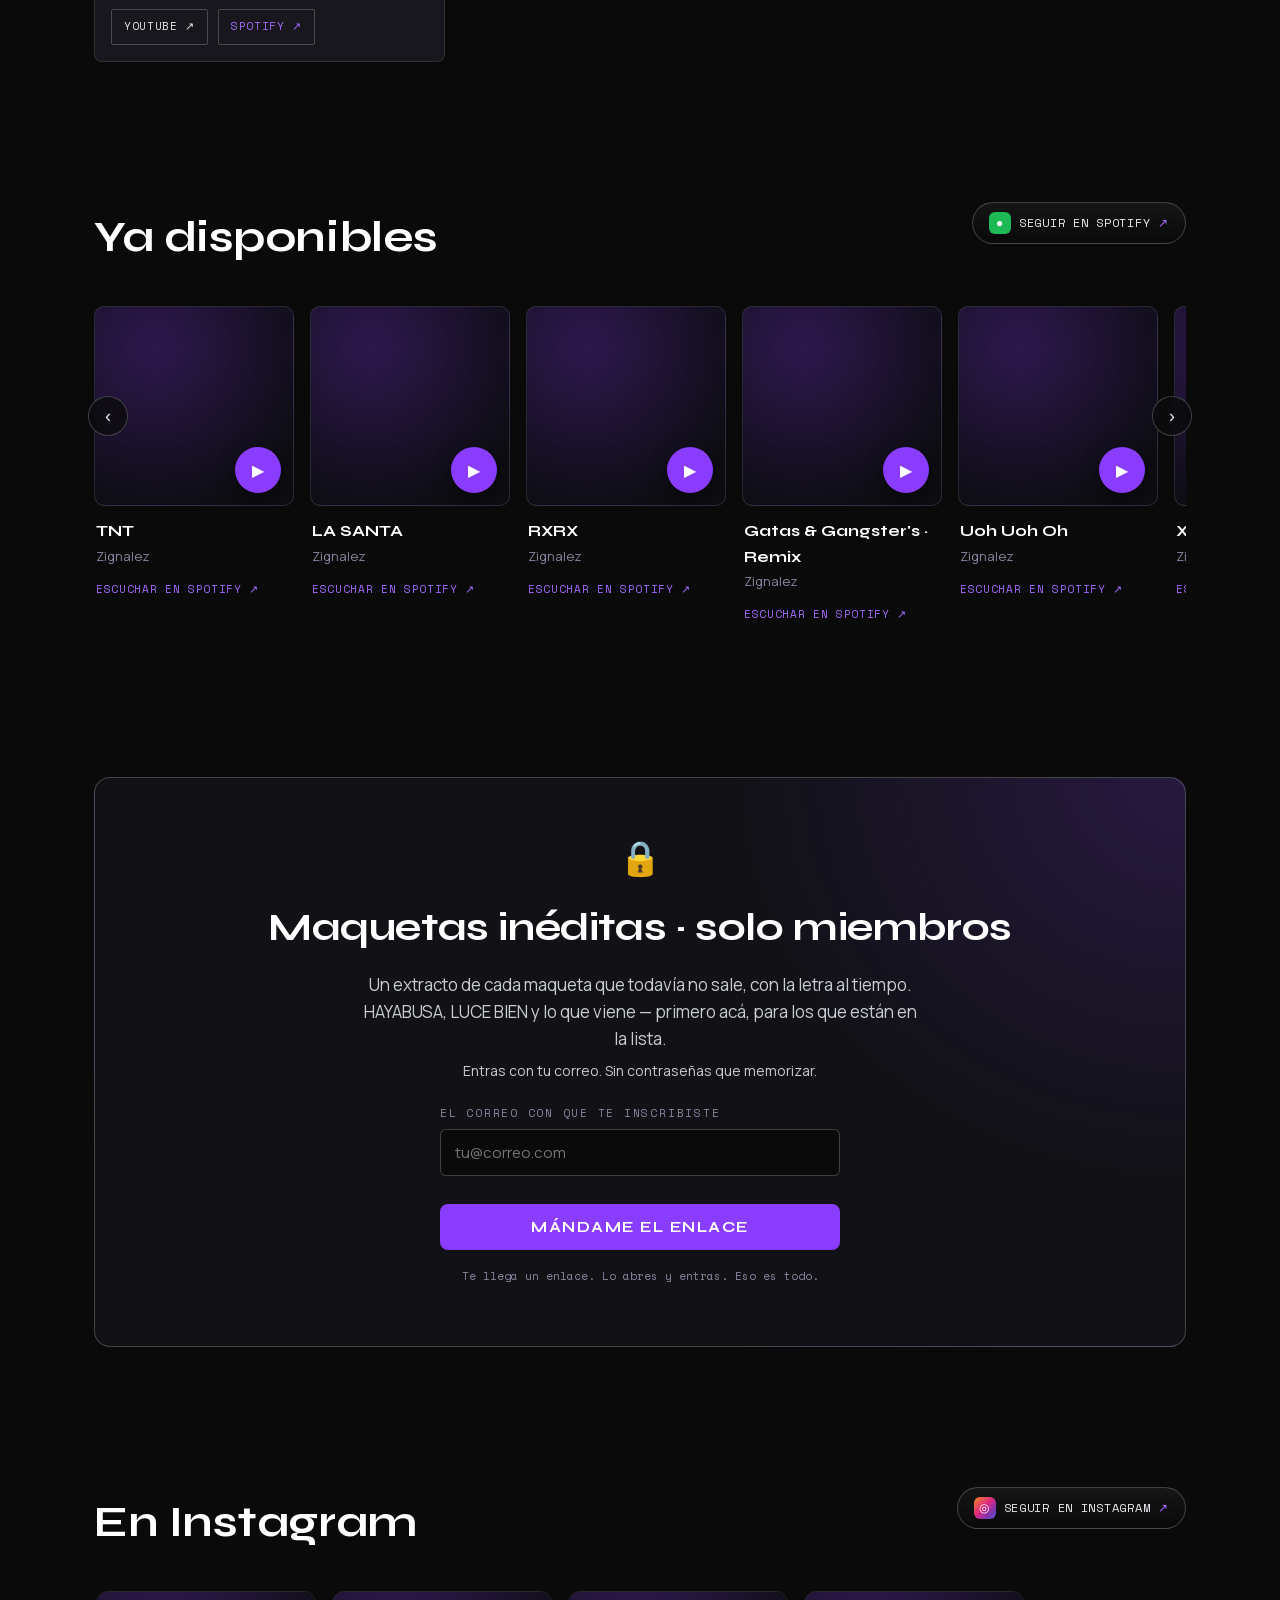
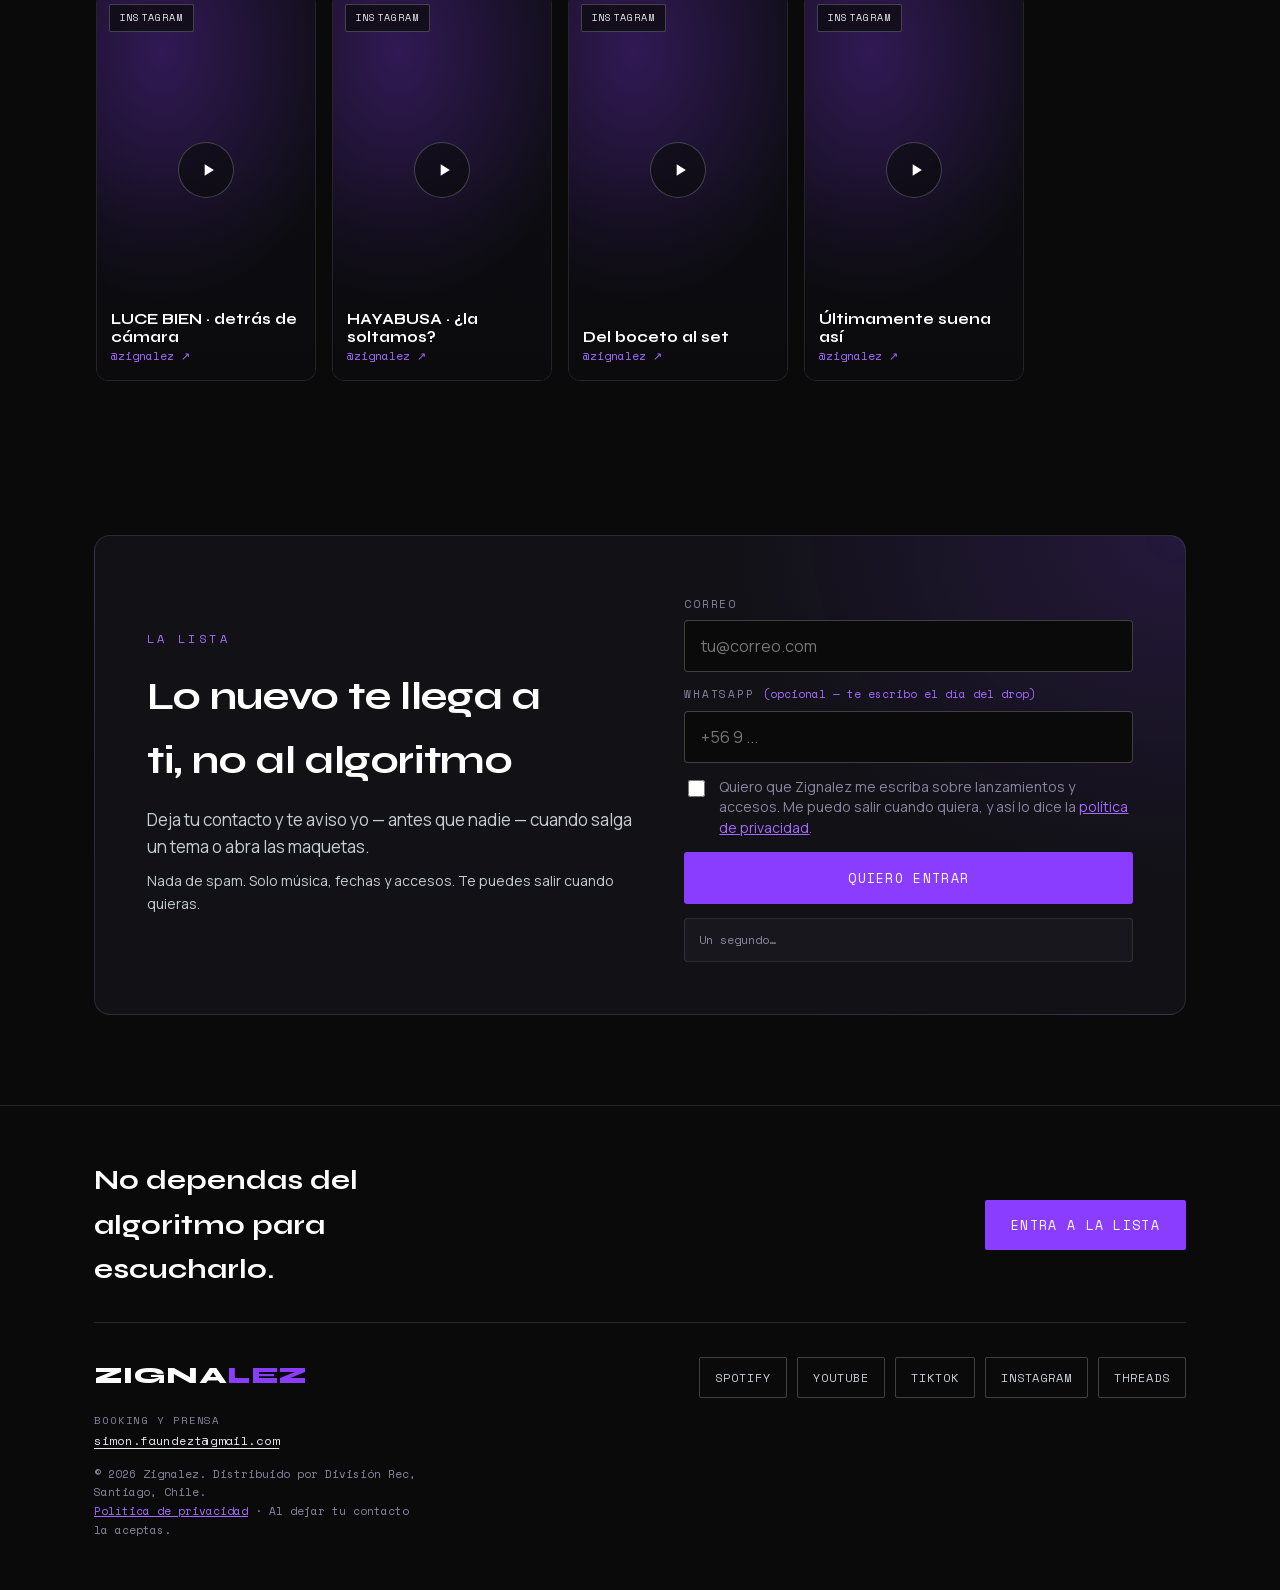
==== commit 3fda7d95: "feat(link): Apple Music directo y booking en el pie; sin Deezer porque no existe el release" ====
--- a/index.html
+++ b/index.html
@@ -3,8 +3,8 @@
 <head>
 <meta charset="UTF-8">
 <meta name="viewport" content="width=device-width, initial-scale=1.0">
-<title>LUCE BIEN — Zignalez feat. ACHEH &amp; D-FOX · ya disponible</title>
-<meta name="description" content="LUCE BIEN, lo nuevo de Zignalez con ACHEH y D-FOX, prod. Le Carter. Ya disponible en todas las plataformas, con video oficial en 4K.">
+<title>LUCE BIEN — Zignalez, ACHEH &amp; D-FOX · ya disponible</title>
+<meta name="description" content="LUCE BIEN, lo nuevo de Zignalez con ACHEH y D-FOX, prod. Le Carter y MillDiass. Ya disponible en todas las plataformas, con video oficial en 4K.">
 <link rel="canonical" href="https://zignalez.cl/">
 
 <!-- Identidad en la pestaña y en el escritorio. Antes no habia ninguna: el
@@ -22,7 +22,7 @@
 <meta property="og:site_name" content="Zignalez">
 <meta property="og:locale" content="es_CL">
 <meta property="og:url" content="https://zignalez.cl/">
-<meta property="og:title" content="LUCE BIEN — Zignalez feat. ACHEH &amp; D-FOX · ya disponible">
+<meta property="og:title" content="LUCE BIEN — Zignalez, ACHEH &amp; D-FOX · ya disponible">
 <meta property="og:description" content="Ya está afuera, en todas las plataformas. Escúchalo y mira el video oficial en 4K.">
 <meta property="og:image" content="https://zignalez.cl/og-lucebien.jpg?v=2">
 <meta property="og:image:type" content="image/jpeg">
@@ -31,7 +31,7 @@
 <meta property="og:image:alt" content="LUCE BIEN — Zignalez con ACHEH y D-FOX en el set del video">
 
 <meta name="twitter:card" content="summary_large_image">
-<meta name="twitter:title" content="LUCE BIEN — Zignalez feat. ACHEH &amp; D-FOX · ya disponible">
+<meta name="twitter:title" content="LUCE BIEN — Zignalez, ACHEH &amp; D-FOX · ya disponible">
 <meta name="twitter:description" content="Ya está afuera, en todas las plataformas. Escúchalo y mira el video oficial en 4K.">
 <meta name="twitter:image" content="https://zignalez.cl/og-lucebien.jpg?v=2">
 
@@ -112,7 +112,12 @@
   .hero-bg{position:absolute;inset:0;width:100%;height:100%;z-index:0;pointer-events:none}
   .hero .wrap{position:relative;z-index:1}
   .hero .eyebrow{margin-bottom:22px}
-  .display{font-family:var(--font-d);font-weight:800;color:var(--white);font-size:clamp(44px,12vw,150px);line-height:.9;letter-spacing:-.03em;margin:0;word-break:break-word}
+  /* 02-10-2026 · El nombre NO se parte nunca. Antes: word-break:break-word con
+     12vw lo cortaba en "ZIGNALE / Z" en movil y "ZIGNAL / EZ" en escritorio —
+     tres evaluadores independientes lo leyeron como error. nowrap + tamano que
+     cabe en la columna del hero (que es ~45% del viewport en escritorio). */
+  .display{font-family:var(--font-d);font-weight:800;color:var(--white);font-size:clamp(29px,8.2vw,112px);line-height:.9;letter-spacing:-.03em;margin:0;
+    white-space:nowrap;word-break:normal;overflow-wrap:normal}
   .display .uv{color:var(--uv);text-shadow:0 0 34px rgba(139,61,255,.55)}
   .sub{font-family:var(--font-d);color:var(--chrome-hi);font-size:clamp(18px,3vw,26px);margin:10px 0 0;font-weight:700}
   .tagline{max-width:54ch;margin:20px 0 0;font-size:18px;color:var(--chrome)}
@@ -162,7 +167,8 @@
   .estreno-vcard-txt b{font-family:var(--font-d);font-size:15px;line-height:1.15}
   .estreno-vcard-txt small{font-family:var(--font-m);font-size:11px;color:var(--smoke);letter-spacing:.06em}
   html.estreno-post #ctaEstreno{box-shadow:0 0 0 3px rgba(139,61,255,.25)}
-  .estreno-vcard-nota{margin:10px 0 0;font-family:var(--font-m);font-size:11.5px;letter-spacing:.04em;color:var(--smoke)}
+  .estreno-vcard-nota,.estreno-creditos{margin:10px 0 0;font-family:var(--font-m);font-size:11.5px;letter-spacing:.04em;color:var(--smoke)}
+  .estreno-creditos{margin-top:8px;line-height:1.5}
   .estreno-volver{position:absolute;top:10px;right:10px;z-index:6;font-family:var(--font-m);font-size:10px;letter-spacing:.12em;text-transform:uppercase;
     padding:8px 10px;border-radius:2px;border:1px solid var(--line-2);background:rgba(10,10,11,.75);color:var(--chrome-hi);cursor:pointer}
   .estreno-volver:hover{border-color:var(--uv)}
@@ -208,6 +214,10 @@
   .tp-item.tp-escuchada .tp-title{color:var(--smoke)}
   .zp-card.zp-escuchada .zp-card-t,.zp-vt.zp-escuchada{opacity:.55}
   .tp-cuando{font-family:var(--font-m);font-size:11px;letter-spacing:.08em;color:var(--smoke);margin-top:2px}
+  .foot-contacto{margin:16px 0 0;font-family:var(--font-m);font-size:12px;letter-spacing:.06em;display:flex;flex-direction:column;gap:3px}
+  .foot-contacto span{color:var(--smoke);text-transform:uppercase;font-size:10.5px;letter-spacing:.18em}
+  .foot-contacto a{color:var(--chrome-hi);text-decoration:underline;text-underline-offset:3px}
+  .foot-contacto a:hover{color:var(--uv-soft)}
   .hero-meta{margin-top:40px;display:flex;flex-wrap:wrap;gap:26px;font-family:var(--font-m);font-size:12px;letter-spacing:.08em;color:var(--smoke);border-top:1px solid var(--line);padding-top:18px}
   .hero-meta b{color:var(--chrome-hi);font-weight:700}
 
@@ -860,7 +870,7 @@
       <div class="estreno-hero" id="estrenoHero" data-estreno="2026-10-01T20:00:00-03:00">
         <div class="estreno-hero-kicker"><span data-pre>Próximo estreno</span><span class="ya-badge" data-post hidden data-hoy="Salió hoy" data-luego="Ya salió">Salió hoy</span></div>
         <div class="estreno-hero-title">LUCE BIEN</div>
-        <div class="estreno-hero-feat">feat. ACHEH &amp; D-FOX · prod. Le Carter</div>
+        <div class="estreno-hero-feat">Zignalez, ACHEH &amp; D-FOX</div>
         <div class="estreno-hero-fecha"><span data-pre>1 de octubre · 20:00</span><span data-post hidden data-hoy="Desde hoy a las 20:00 · Spotify, Apple, YouTube y donde escuches" data-luego="Desde el 1 de octubre · Spotify, Apple, YouTube y donde escuches">Desde hoy a las 20:00 · Spotify, Apple, YouTube y donde escuches</span> <span class="cd" id="estrenoCd" aria-live="polite"></span></div>
         <!-- 01-10-2026 · POST: tarjeta del video oficial. El href real (youtu.be) funciona sin
              JS y como enlace; con JS, estreno.js la intercepta y reproduce en el slide 0,
@@ -872,6 +882,10 @@
           <span class="estreno-vcard-txt"><b>Video oficial · LUCE BIEN</b><small>YouTube · 3:00 · 4K</small></span>
         </a>
         <p class="estreno-vcard-nota" data-post hidden data-yt-espera>El video se habilita en YouTube en unos minutos. Mientras, escúchalo.</p>
+        <!-- 02-10-2026 · Créditos en línea propia, no en el título: el hero cortaba en
+             dos renglones a 390 px y MillDiass faltaba. Grafía y roles tomados de los
+             Credits de Spotify del release (fuente declarada: División Rec). -->
+        <p class="estreno-creditos" data-post hidden>Beat: Le Carter · Grabación, mezcla y master: MillDiass</p>
         <!-- 30-09-2026 · Cuenta regresiva al segundo (estreno.js). La version hablada
              (#estrenoCd, por minuto) sigue arriba: un lector de pantalla no debe oir
              un numero nuevo cada segundo. -->
@@ -921,9 +935,9 @@
                 <svg viewBox="0 0 24 24" aria-hidden="true"><path d="M8 5v14l11-7z"/></svg>
               </button>
               <div class="estreno-over">
-                <div class="estreno-kicker"><span data-pre>Estreno 1 de octubre · 20:00 · adelanto sin audio</span><span data-post hidden>Salió hoy · video oficial en 4K</span></div>
+                <div class="estreno-kicker"><span data-pre>Estreno 1 de octubre · 20:00 · adelanto sin audio</span><span data-post hidden data-hoy="Salió hoy · video oficial en 4K" data-luego="Ya salió · video oficial en 4K">Ya salió · video oficial en 4K</span></div>
                 <h3 class="estreno-title">LUCE BIEN</h3>
-                <p class="estreno-feat">feat. ACHEH &amp; D-FOX · prod. Le Carter · <span class="st"><span data-pre>PRE-SAVE ABIERTO</span><span data-post hidden>EN TODAS LAS PLATAFORMAS</span></span></p>
+                <p class="estreno-feat">Zignalez, ACHEH &amp; D-FOX · prod. Le Carter y MillDiass · <span class="st"><span data-pre>PRE-SAVE ABIERTO</span><span data-post hidden>EN TODAS LAS PLATAFORMAS</span></span></p>
                 <p class="estreno-lead"><span data-pre>Crudo, desde el set. Guárdalo y el 1 de octubre te llega solo.</span><span data-post hidden>Ya salió. Escúchalo, mira el video y, si te gustó, mándaselo a alguien — el algoritmo no lo va a hacer por ti.</span></p>
                 <div class="estreno-ctas">
                   <a class="btn btn-primary" data-cta="presave-slide" data-pre-txt="Guardar en Spotify / Apple" data-post-txt="Escúchalo ahora ↗" href="https://orcd.co/lucebienzignalezachefox?utm_source=zignalez.cl&amp;utm_medium=carrusel&amp;utm_campaign=lucebien" target="_blank" rel="noopener">Guardar en Spotify / Apple</a>
@@ -983,7 +997,10 @@
     </div>
   </section>
 
-  <section id="tiktok">
+  <!-- 02-10-2026 · APAGADA. Las tarjetas usan un degradado CSS como portada
+       (.tkc-cover), sin imagen: se leen como seccion rota. Vuelve sola al
+       quitar el hidden, cuando cada entrada de TIKTOKS tenga su caratula. -->
+  <section id="tiktok" hidden>
     <div class="wrap">
       <div class="sec-head">
         <h2>En TikTok</h2>
@@ -1086,6 +1103,10 @@
     <div class="foot-grid">
       <div>
         <a class="brandmark" href="#top" style="font-size:24px">ZIGNA<span>LEZ</span></a>
+        <!-- 02-10-2026 · Booking/prensa. El sitio no tenia NINGUN contacto: un
+             curador o A&R que quisiera escribir no podia. Cambiar por una
+             direccion del dominio cuando exista. -->
+        <p class="foot-contacto"><span>Booking y prensa</span><a href="mailto:simon.faundezt@gmail.com?subject=Booking%20%2F%20prensa%20%C2%B7%20Zignalez">simon.faundezt@gmail.com</a></p>
         <p class="foot-legal" style="margin-top:14px">© 2026 Zignalez. Distribuido por División Rec, Santiago, Chile.<br>
         <a href="/privacidad.html">Política de privacidad</a> · Al dejar tu contacto la aceptas.</p>
       </div>
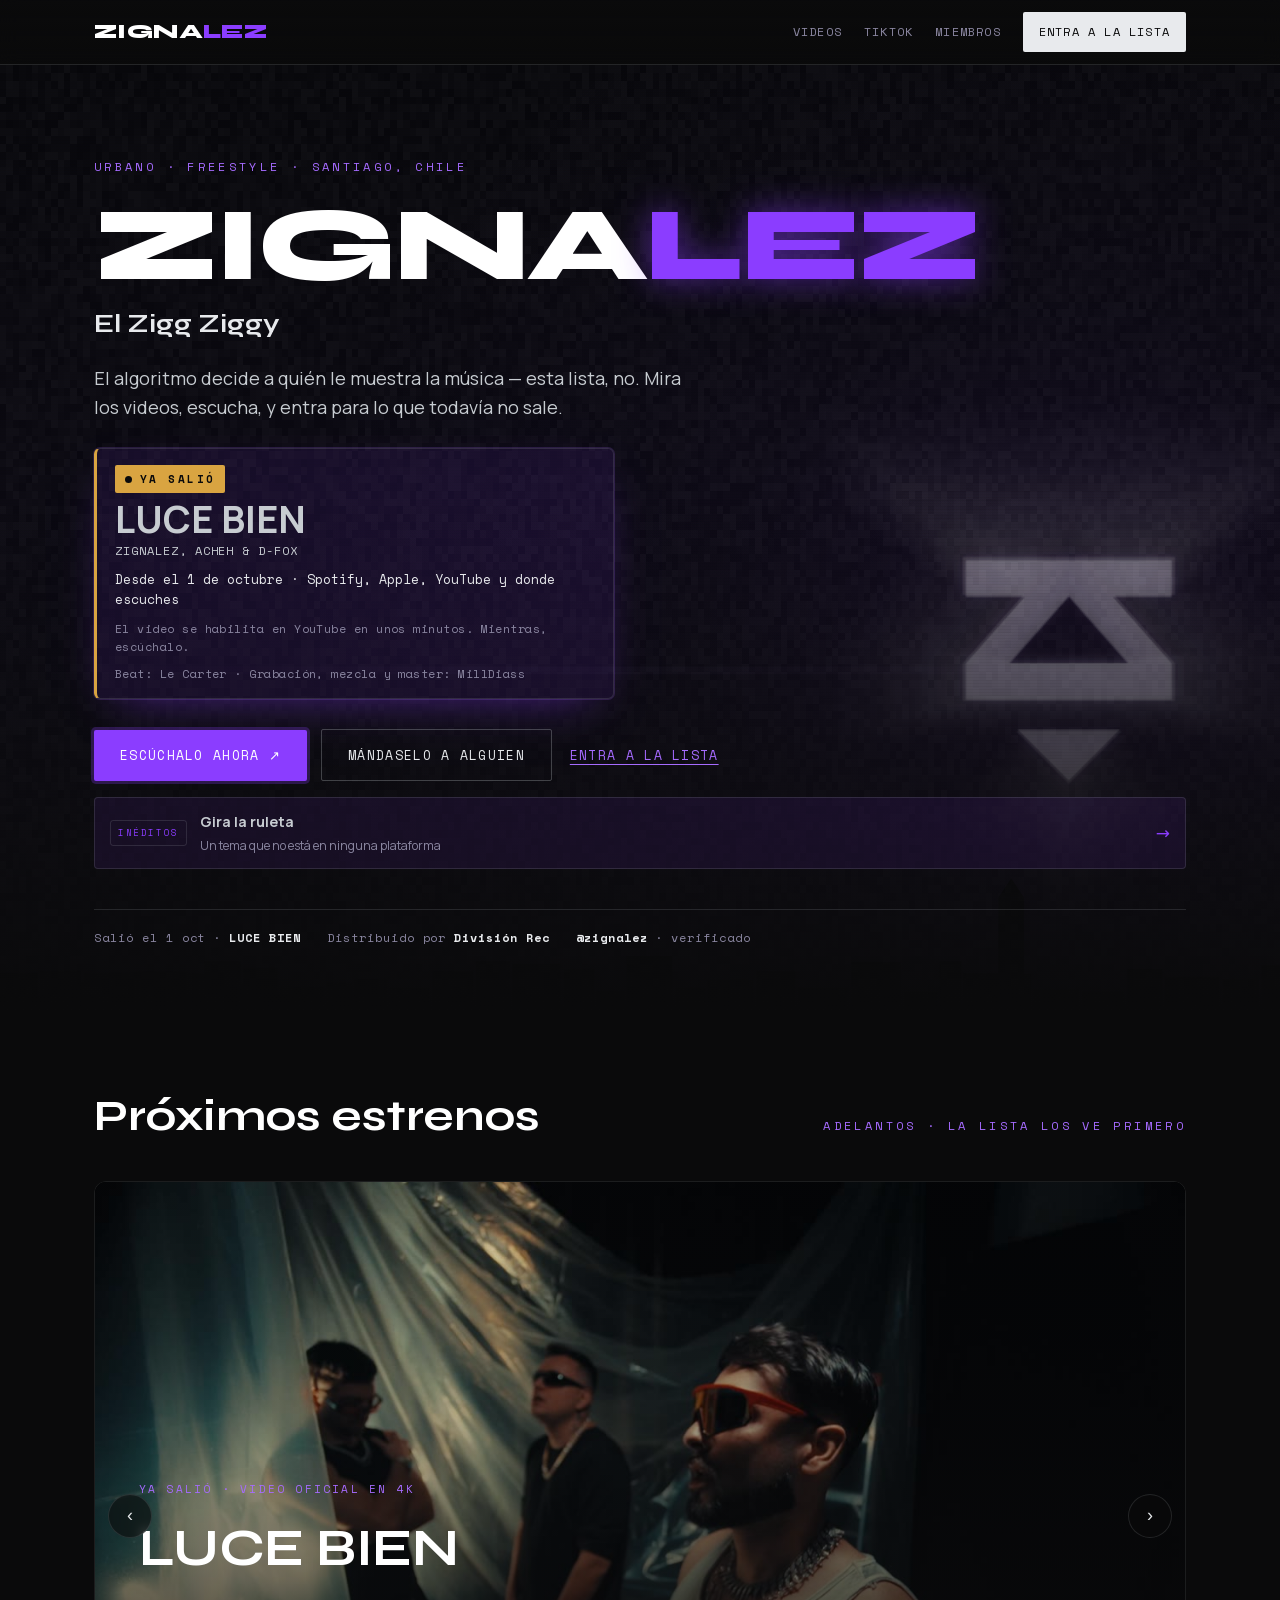
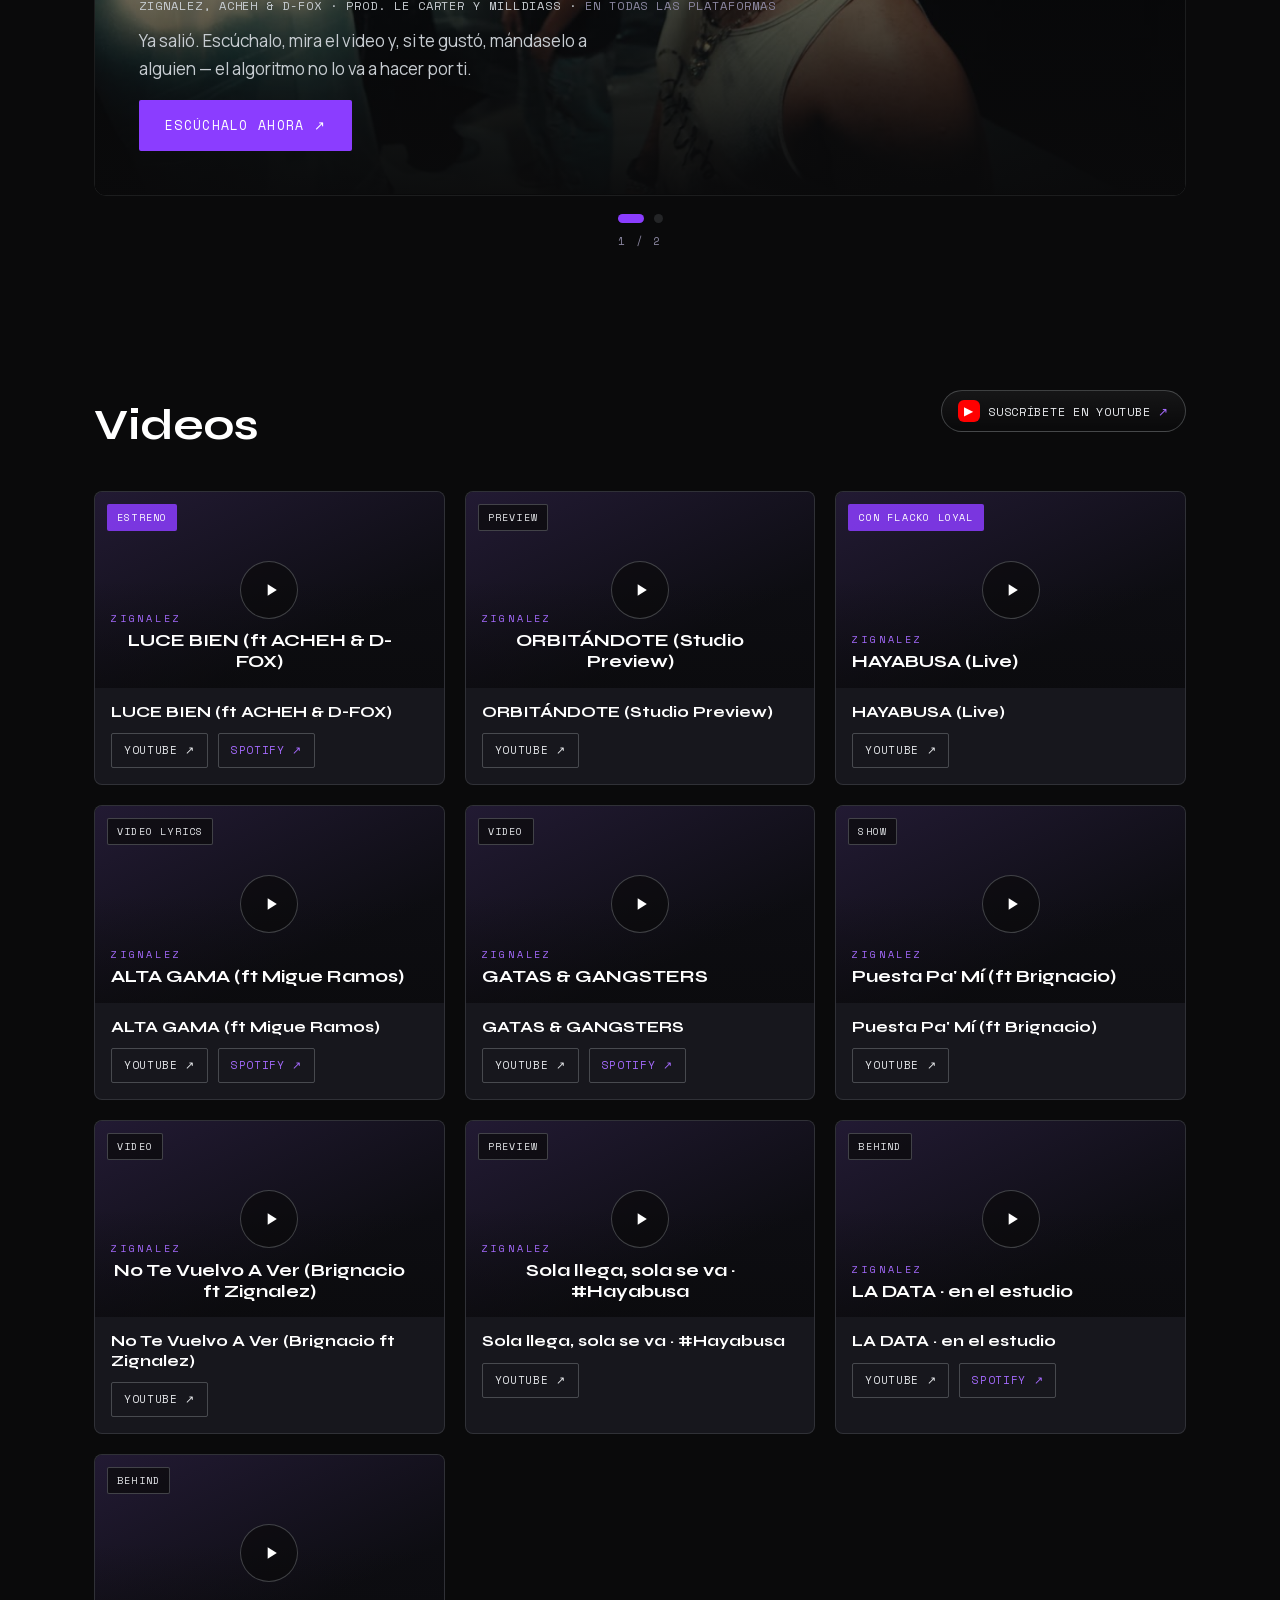
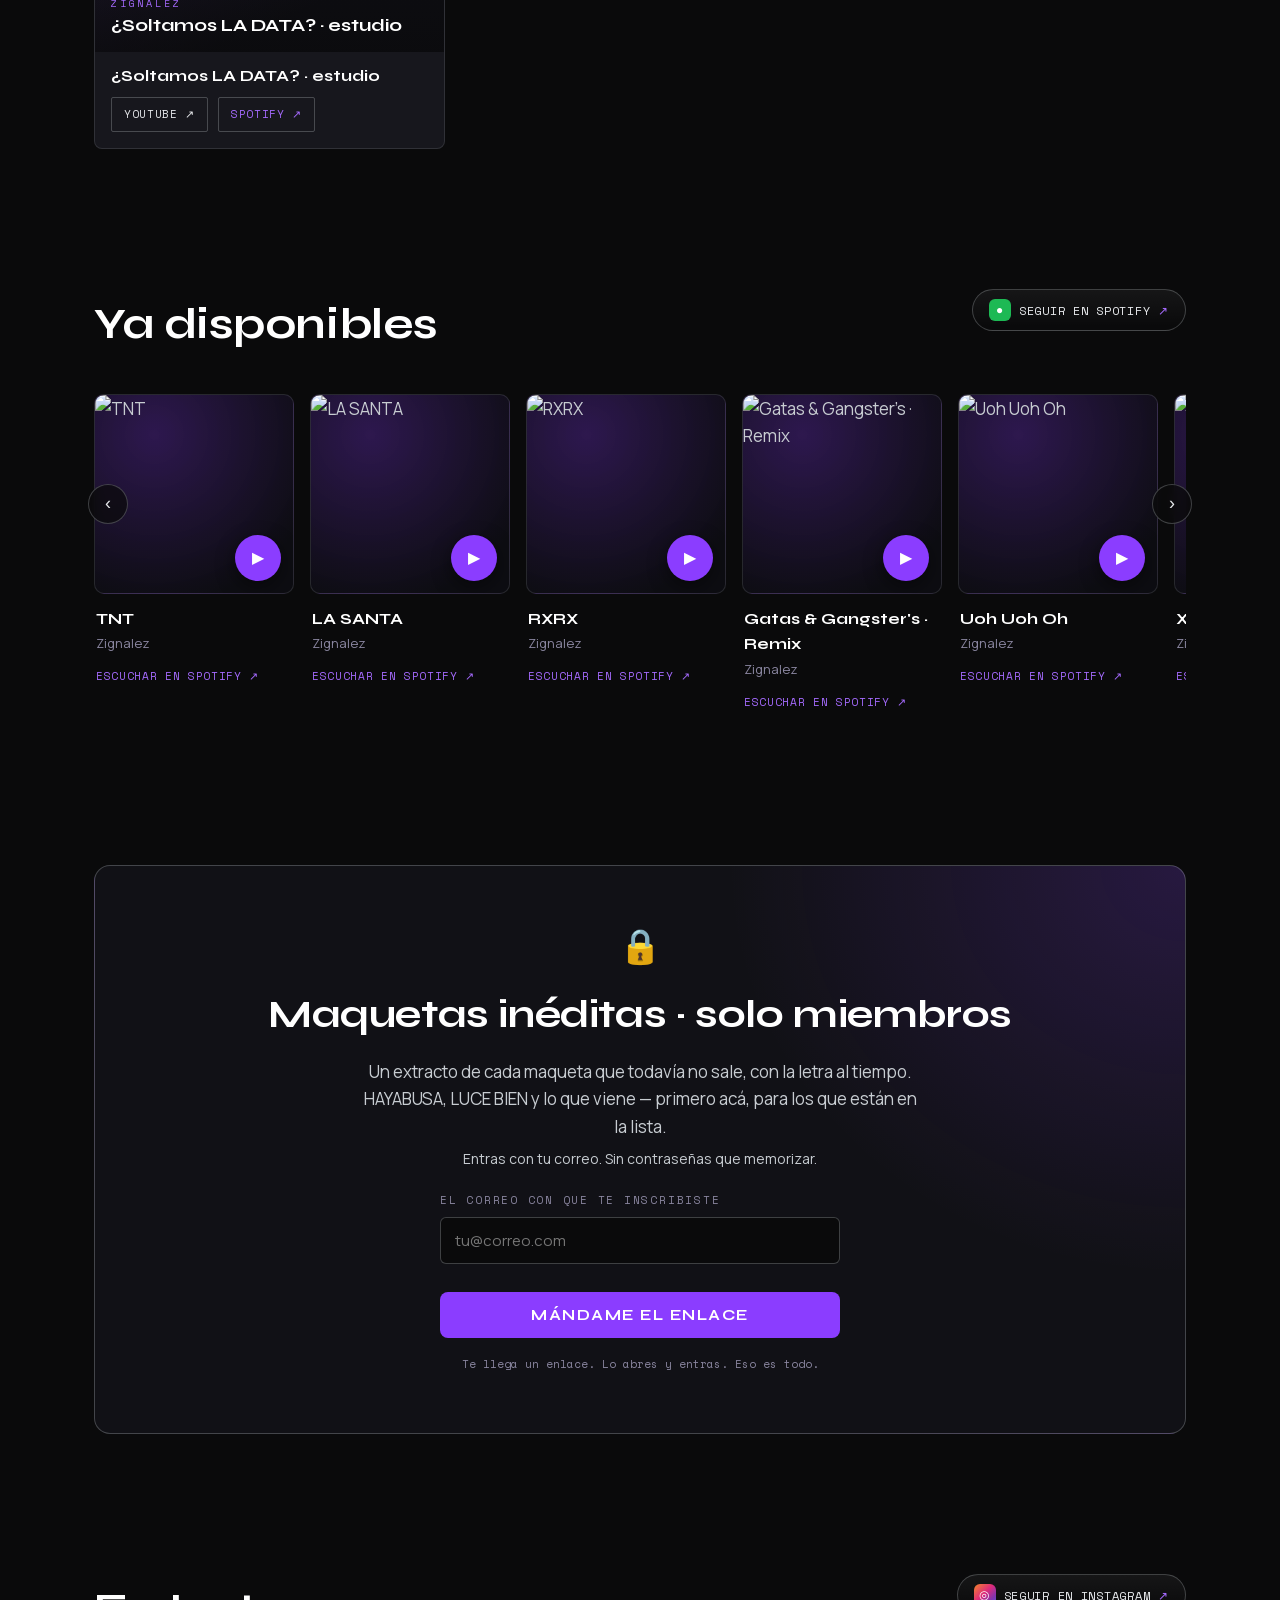
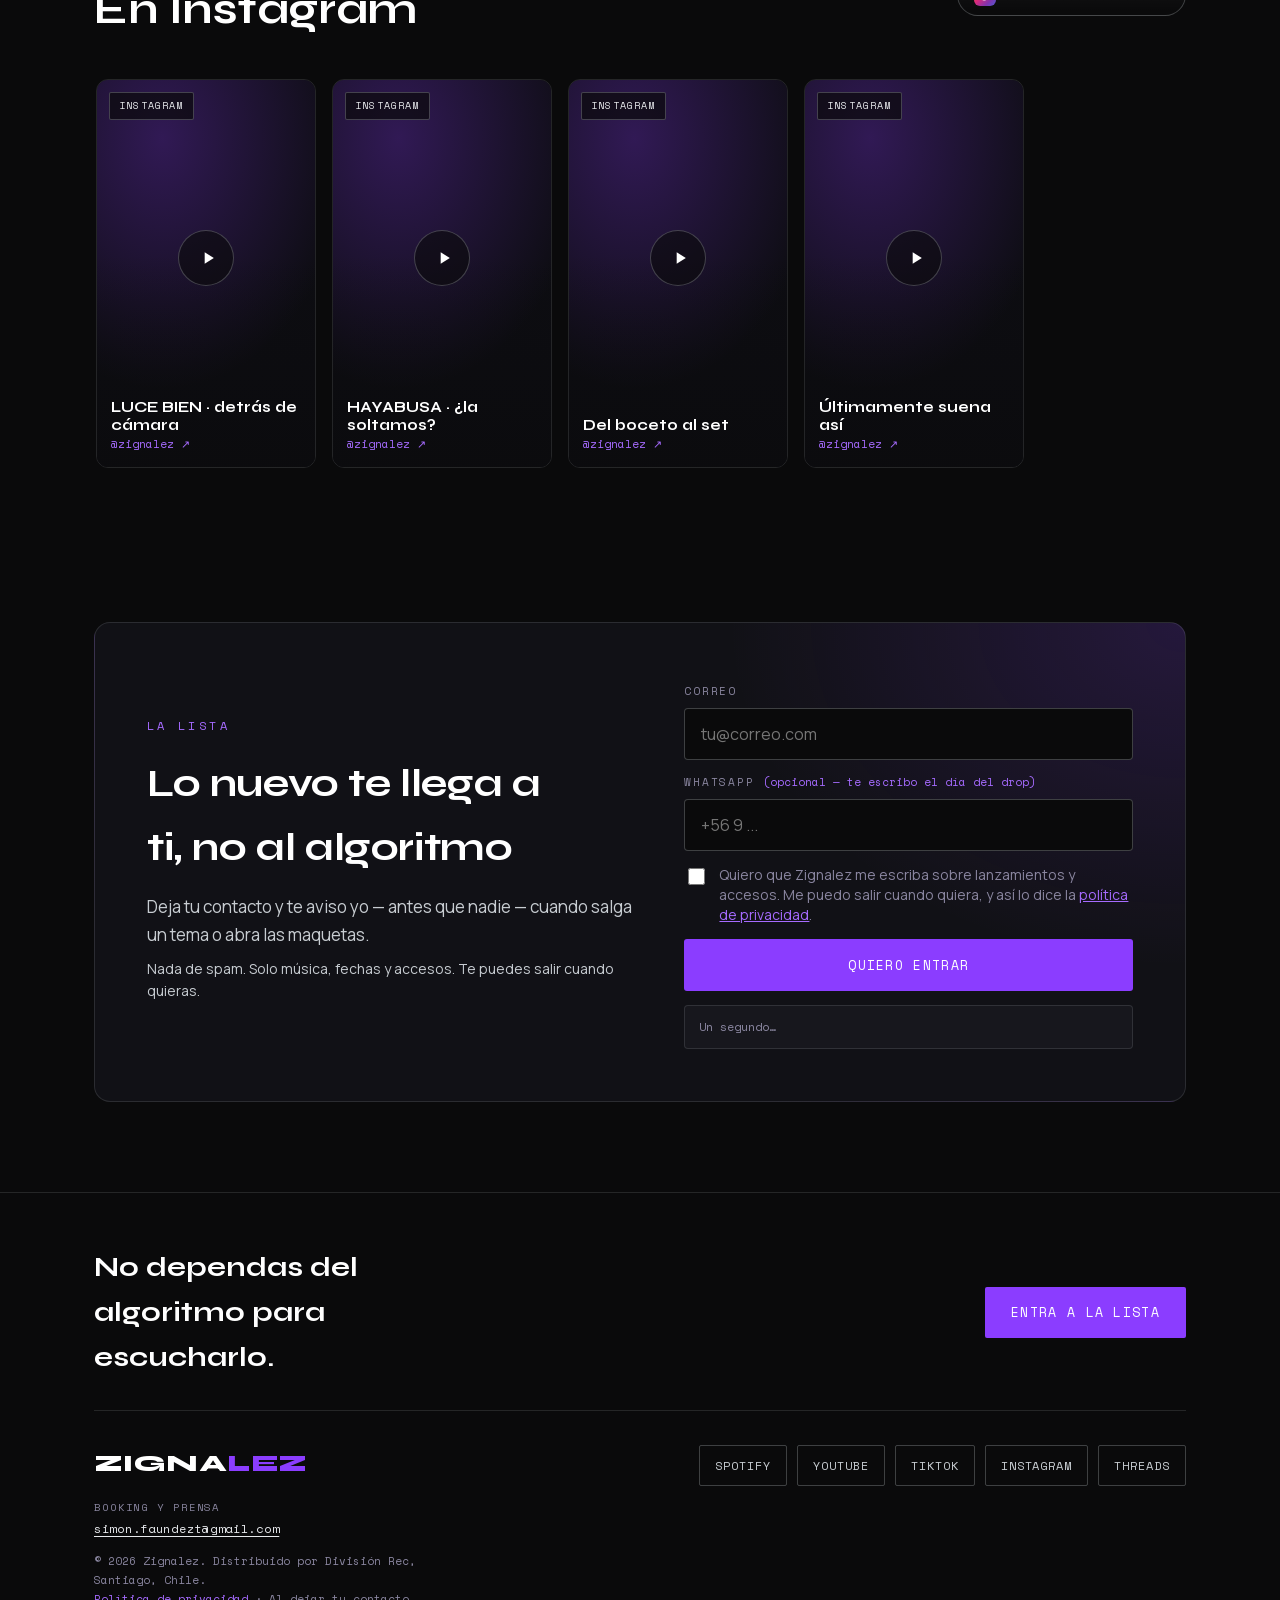
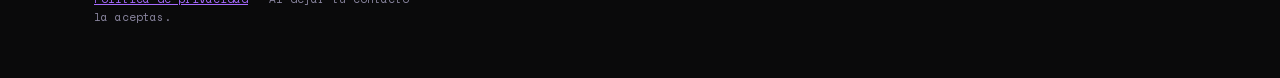
==== commit 896e5c55: "feat(ruleta): ruleta de inéditos en el hero, extracto y elección como señal Girar es anónimo y grati" ====
--- a/index.html
+++ b/index.html
@@ -209,6 +209,17 @@
   .hero-preview{display:flex;flex-wrap:wrap;gap:12px;align-items:center;margin-top:16px}
   .hero-preview[hidden]{display:none}
   .hero-preview audio{display:none}
+  .hero-ruleta{display:flex;align-items:center;gap:13px;margin-top:16px;padding:13px 15px;
+    border:1px solid var(--line);border-radius:4px;text-decoration:none;color:inherit;
+    background:color-mix(in oklab,var(--uv) 9%,transparent);transition:border-color .15s,transform .15s}
+  .hero-ruleta:hover,.hero-ruleta:focus-visible{border-color:var(--uv);transform:translateY(-1px)}
+  .hero-ruleta:focus-visible{outline:2px solid var(--uv);outline-offset:2px}
+  .hr-ojo{font-family:var(--font-m);font-size:9px;letter-spacing:.18em;text-transform:uppercase;
+    color:var(--uv);border:1px solid var(--line);border-radius:3px;padding:5px 7px;flex:none}
+  .hr-txt{display:flex;flex-direction:column;gap:2px;min-width:0}
+  .hr-txt b{font-size:14px;font-weight:700}
+  .hr-txt small{font-size:12px;color:var(--smoke)}
+  .hr-fl{margin-left:auto;color:var(--uv);font-size:17px;flex:none}
   .hp-estado{font-family:var(--font-m);font-size:12px;letter-spacing:.06em;color:var(--smoke);flex-basis:100%}
   .hp-estado:empty{display:none}
   .tp-item.tp-escuchada .tp-title{color:var(--smoke)}
@@ -910,6 +921,20 @@
            completa. Sin autoplay. Al terminar, el CTA a la lista aparece aquí,
            no 6.000 px más abajo: Clarity muestra que el 87% no pasa del 10%. -->
       <div class="hero-preview" id="heroPreview" hidden></div>
+      <!-- 03-10-2026 · Ruleta de inéditos (ADR-007, fix-13). NO es un banner
+           encima de la página: `CLAUDE.md` prohíbe el pop-up al entrar, y
+           además Clarity (25-09) muestra que el 84,6% no pasa del 5% de la
+           página. Por eso la entrada vive en el hero, que es el único espacio
+           que de verdad se ve. El módulo está en /ruleta; si no hay ningún
+           extracto publicado, esa página lo dice en vez de girar en vacío. -->
+      <a class="hero-ruleta" href="/ruleta" data-cta="ruleta-hero">
+        <span class="hr-ojo">Inéditos</span>
+        <span class="hr-txt">
+          <b>Gira la ruleta</b>
+          <small>Un tema que no está en ninguna plataforma</small>
+        </span>
+        <span class="hr-fl" aria-hidden="true">&#8594;</span>
+      </a>
       <div class="hero-meta">
         <span><span data-pre>Estreno</span><span data-post hidden>Salió el 1 oct</span> · <b>LUCE BIEN</b><span data-pre> · 1 oct · 20:00</span></span>
         <span>Distribuido por <b>División Rec</b></span>
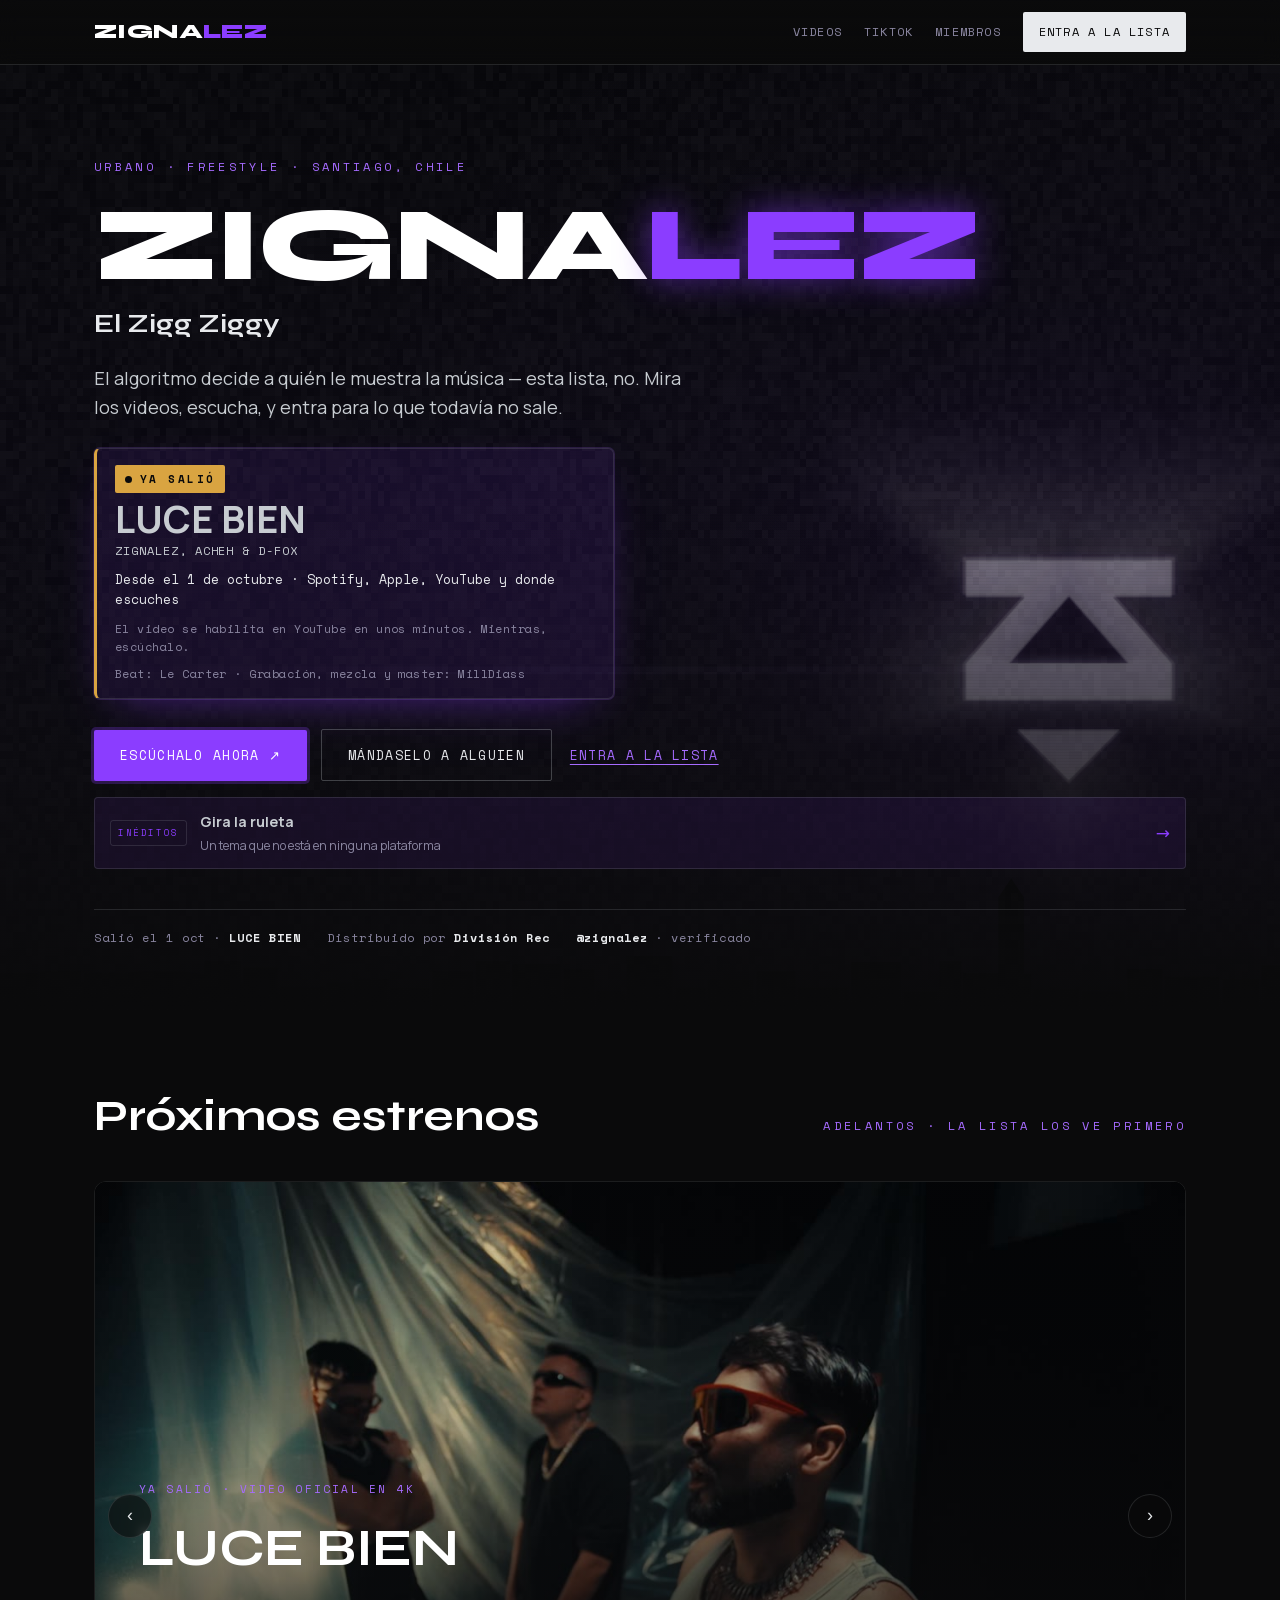
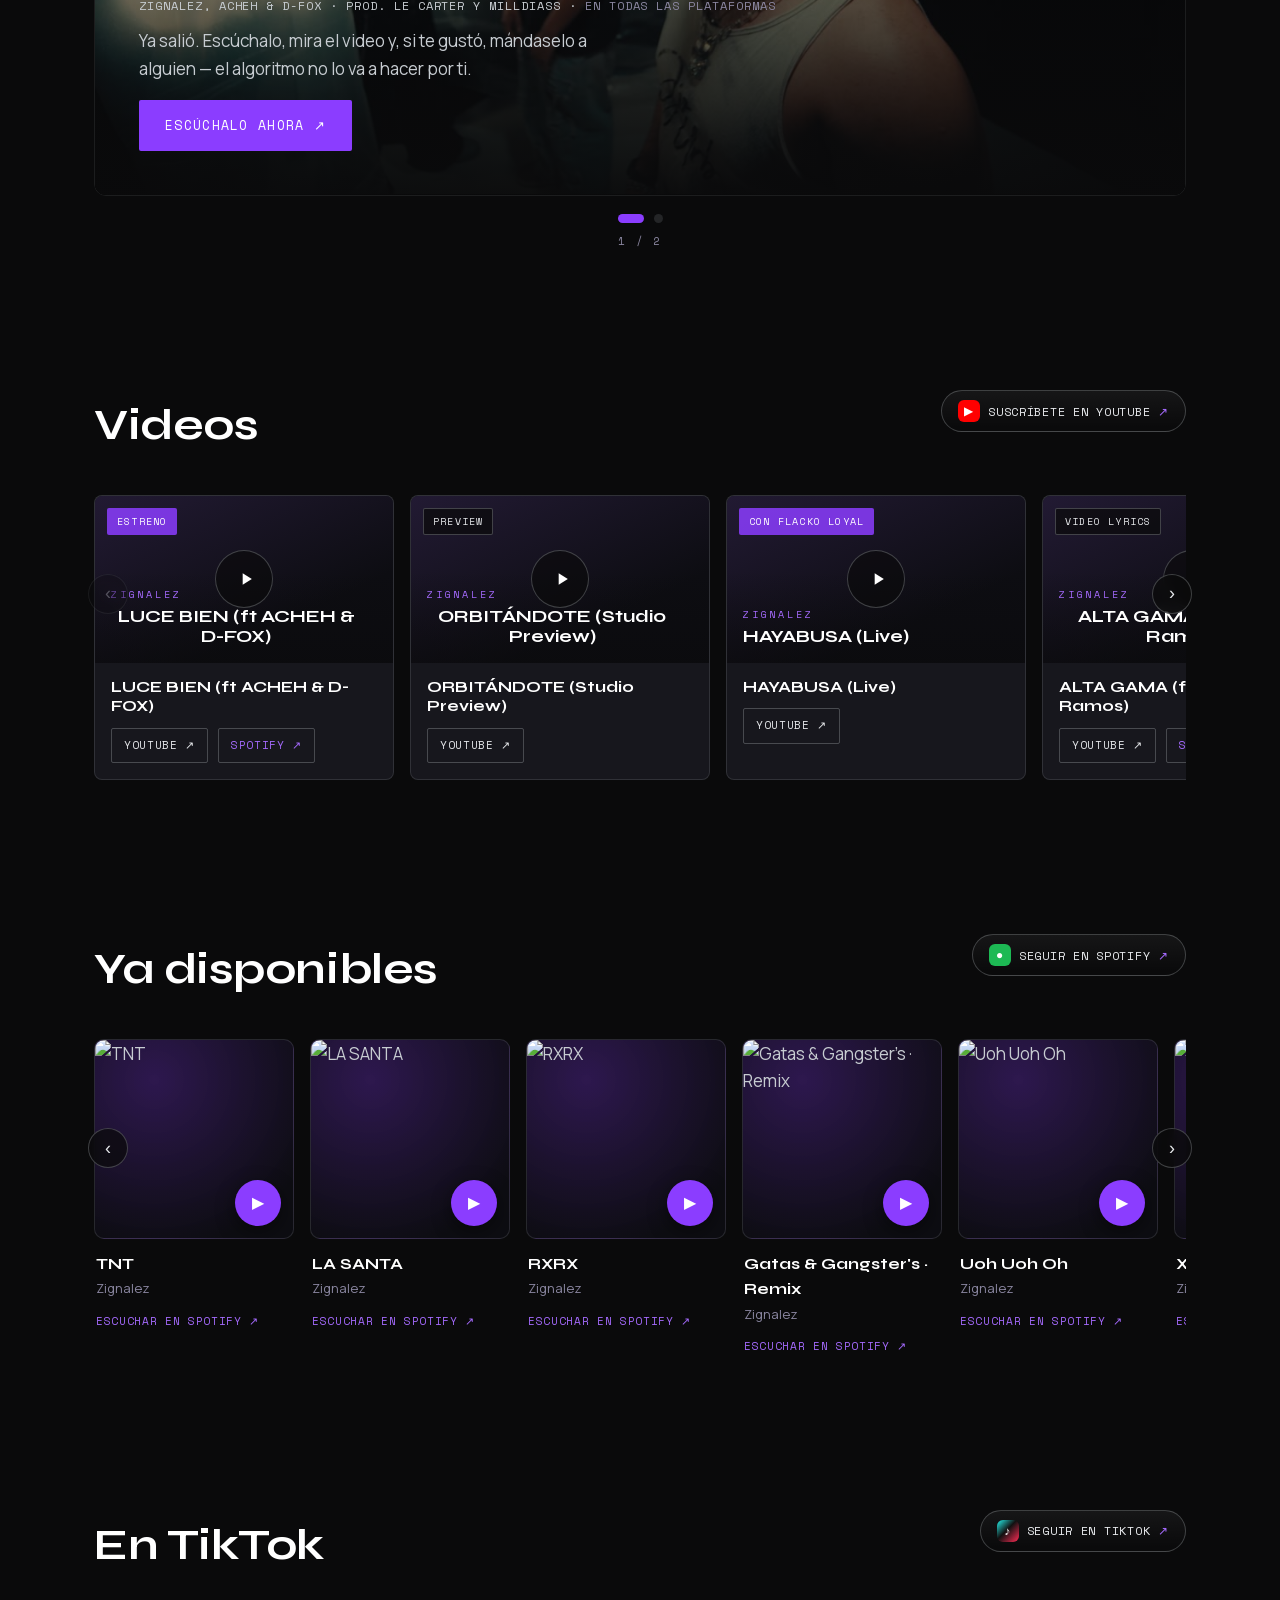
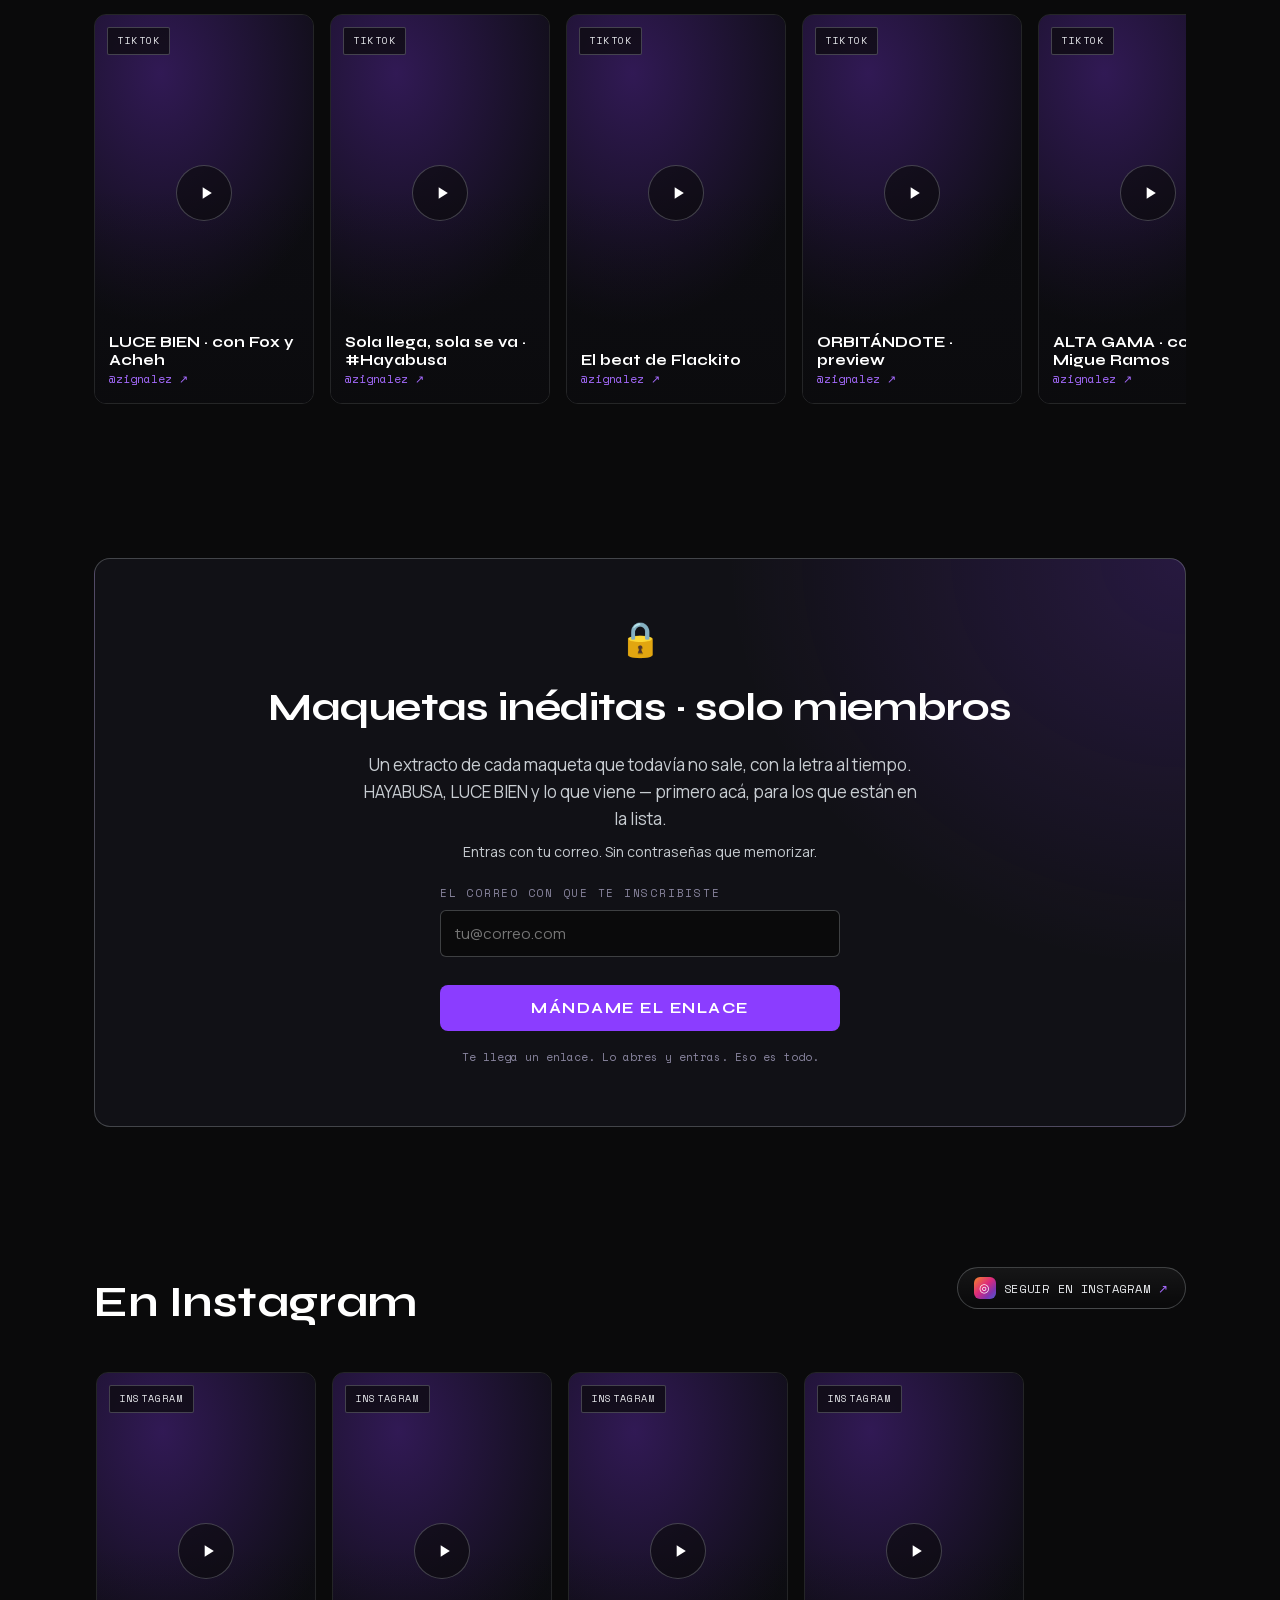
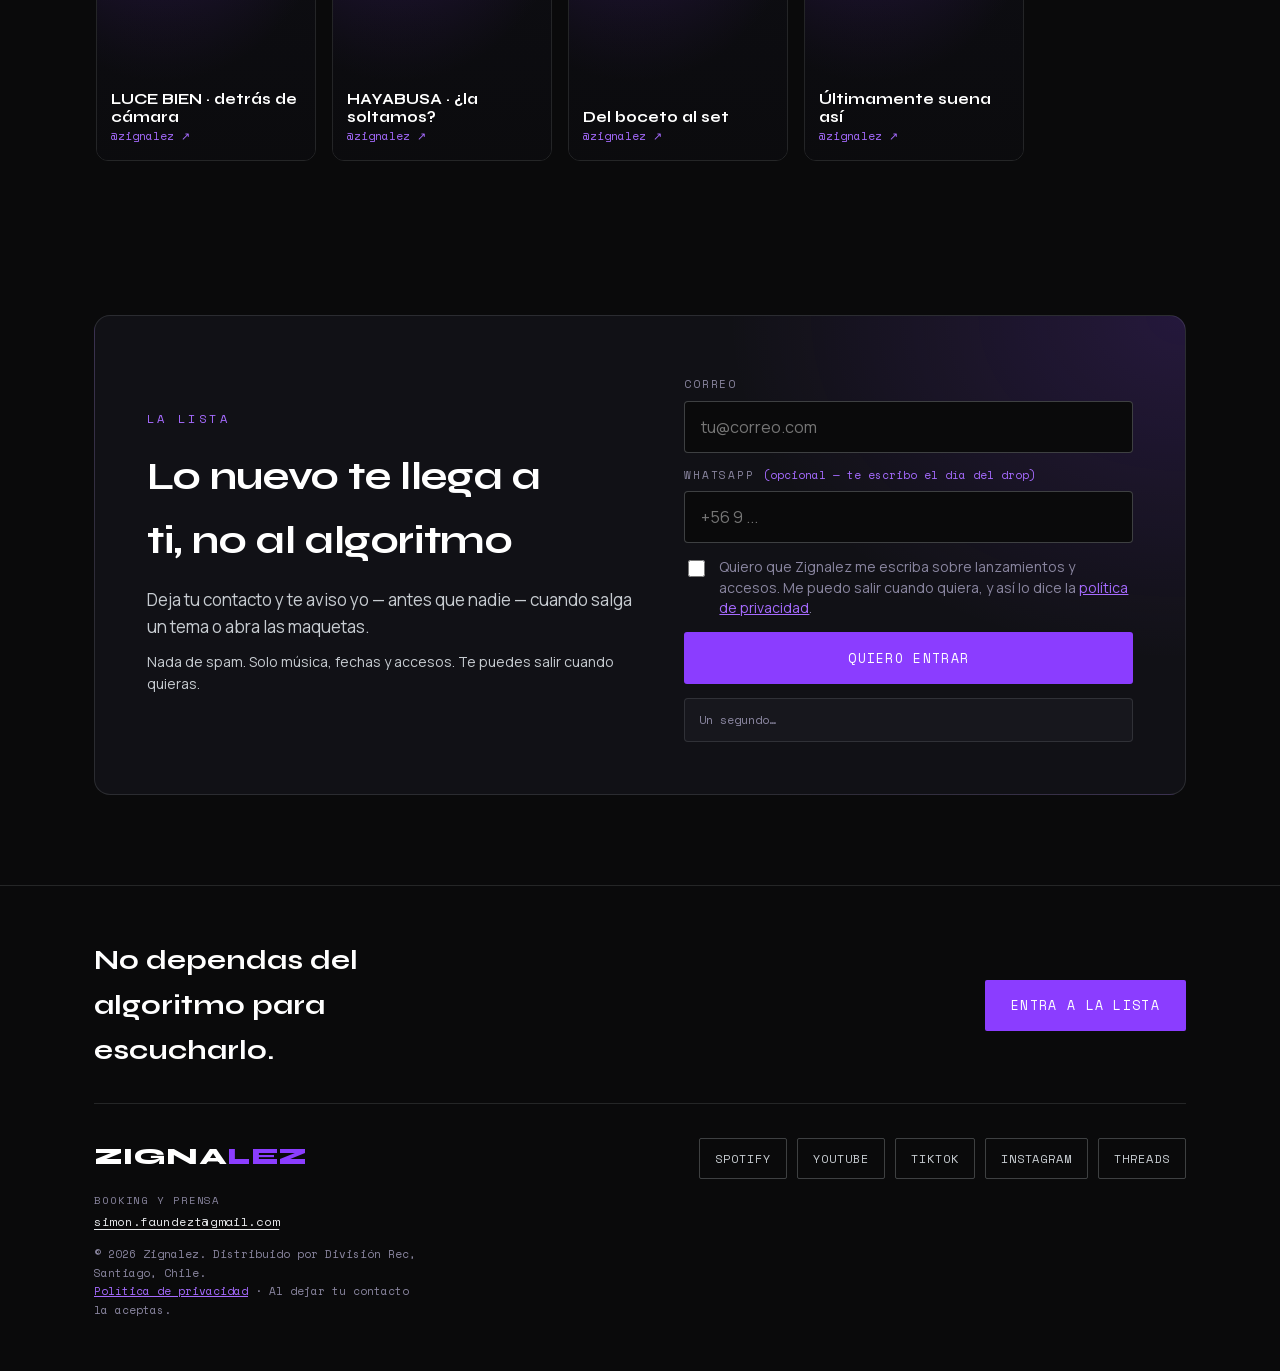
==== commit 161ea6e2: "feat(redes): Videos en carrusel, TikTok visible y portada local opcional Tres cambios y una deuda sa" ====
--- a/index.html
+++ b/index.html
@@ -239,6 +239,29 @@
 
   /* GRILLA DE VIDEOS (portada YouTube maxres) */
   .vgrid{display:grid;grid-template-columns:repeat(auto-fill,minmax(min(100%,300px),1fr));gap:20px}
+  /* 03-10-2026 · Riel de Videos (HdU-43). .vgrid queda por si alguna vista vuelve
+     a usarla; las tarjetas sirven a las dos sin cambios. */
+  #videos .cf-wrap{position:relative}
+  #videos .cf-track{display:flex;gap:16px;overflow-x:auto;scroll-snap-type:x mandatory;
+    padding:4px 2px 14px;scrollbar-width:none;-webkit-overflow-scrolling:touch}
+  #videos .cf-track::-webkit-scrollbar{display:none}
+  #videos .cf-track > .vcard{flex:0 0 300px;scroll-snap-align:start}
+  #videos .cf-arrow{position:absolute;top:34%;transform:translateY(-50%);z-index:5;width:40px;height:40px;
+    border-radius:50%;border:1px solid var(--line-2);background:rgba(10,10,11,.7);color:var(--chrome-hi);
+    font-size:18px;cursor:pointer;-webkit-backdrop-filter:blur(6px);backdrop-filter:blur(6px)}
+  #videos .cf-arrow:hover{background:var(--uv);border-color:var(--uv)}
+  #videos .cf-arrow[disabled]{opacity:.3;cursor:default}
+  #videos .cf-arrow[hidden]{display:none}
+  #videos .cf-prev{left:-6px}#videos .cf-next{right:-6px}
+  @media (max-width:640px){ #videos .cf-track > .vcard{flex:0 0 78%} }
+  /* Portada local opcional de TikTok (HdU-45). Sin imagen, la tarjeta de marca
+     de siempre; con imagen, la misma tarjeta con la captura detrás de un velo
+     para que el título siga legible sobre cualquier frame. */
+  #tiktok .tkc-img{position:absolute;inset:0;width:100%;height:100%;object-fit:cover;z-index:0}
+  #tiktok .tkc.has-img .tkc-cover::after{content:"";position:absolute;inset:0;z-index:1;
+    background:linear-gradient(180deg,rgba(10,10,11,.25) 0%,rgba(10,10,11,.1) 45%,rgba(10,10,11,.82) 100%)}
+  #tiktok .tkc.has-img .tkc-badge,#tiktok .tkc.has-img .tkc-play,
+  #tiktok .tkc.has-img .tkc-title,#tiktok .tkc.has-img .tkc-handle{position:relative;z-index:2}
   .vcard{position:relative;background:var(--ink-3);border:1px solid var(--line);border-radius:8px;overflow:hidden;transition:border-color .18s ease,transform .18s ease}
   .vcard:hover{border-color:var(--uv);transform:translateY(-3px)}
   .vthumb{position:relative;aspect-ratio:16/9;background:linear-gradient(155deg,#221a33,#0d0d12 70%);cursor:pointer;border:0;padding:0;width:100%;display:block}
@@ -1002,7 +1025,15 @@
         <h2>Videos</h2>
         <a class="follow-cta yt" href="https://www.youtube.com/@Zignalez?sub_confirmation=1" target="_blank" rel="noopener"><span class="fic" aria-hidden="true">▶</span> Suscríbete en YouTube <span class="farr">↗</span></a>
       </div>
-      <div class="vgrid" id="vgrid"></div>
+      <!-- 03-10-2026 · HdU-43: Videos pasa de grilla a carrusel. En móvil (77%
+           del tráfico) una grilla obliga a scroll vertical largo; el riel deja ver
+           que hay más con media tarjeta asomando. Mismo patrón que #musica, y las
+           flechas las mueve assets/carrusel-rail.js. -->
+      <div class="cf-wrap">
+        <button class="cf-arrow cf-prev" type="button" aria-label="Videos anteriores">‹</button>
+        <div class="cf-track" id="cfVideos"></div>
+        <button class="cf-arrow cf-next" type="button" aria-label="Videos siguientes">›</button>
+      </div>
     </div>
   </section>
 
@@ -1025,7 +1056,9 @@
   <!-- 02-10-2026 · APAGADA. Las tarjetas usan un degradado CSS como portada
        (.tkc-cover), sin imagen: se leen como seccion rota. Vuelve sola al
        quitar el hidden, cuando cada entrada de TIKTOKS tenga su caratula. -->
-  <section id="tiktok" hidden>
+  <!-- 03-10-2026 · HdU-44: llevaba semanas con hidden. El código de las
+       tarjetas existía y funcionaba; nadie lo veía. -->
+  <section id="tiktok">
     <div class="wrap">
       <div class="sec-head">
         <h2>En TikTok</h2>
@@ -1158,6 +1191,7 @@
 <script src="assets/senal.js"></script>
 <script src="assets/carrusel.js"></script>
 <script src="assets/estreno.js"></script>
+<script src="assets/carrusel-rail.js"></script>
 <script src="assets/spotify.js"></script>
 <script src="assets/apps-nativas.js"></script>
 
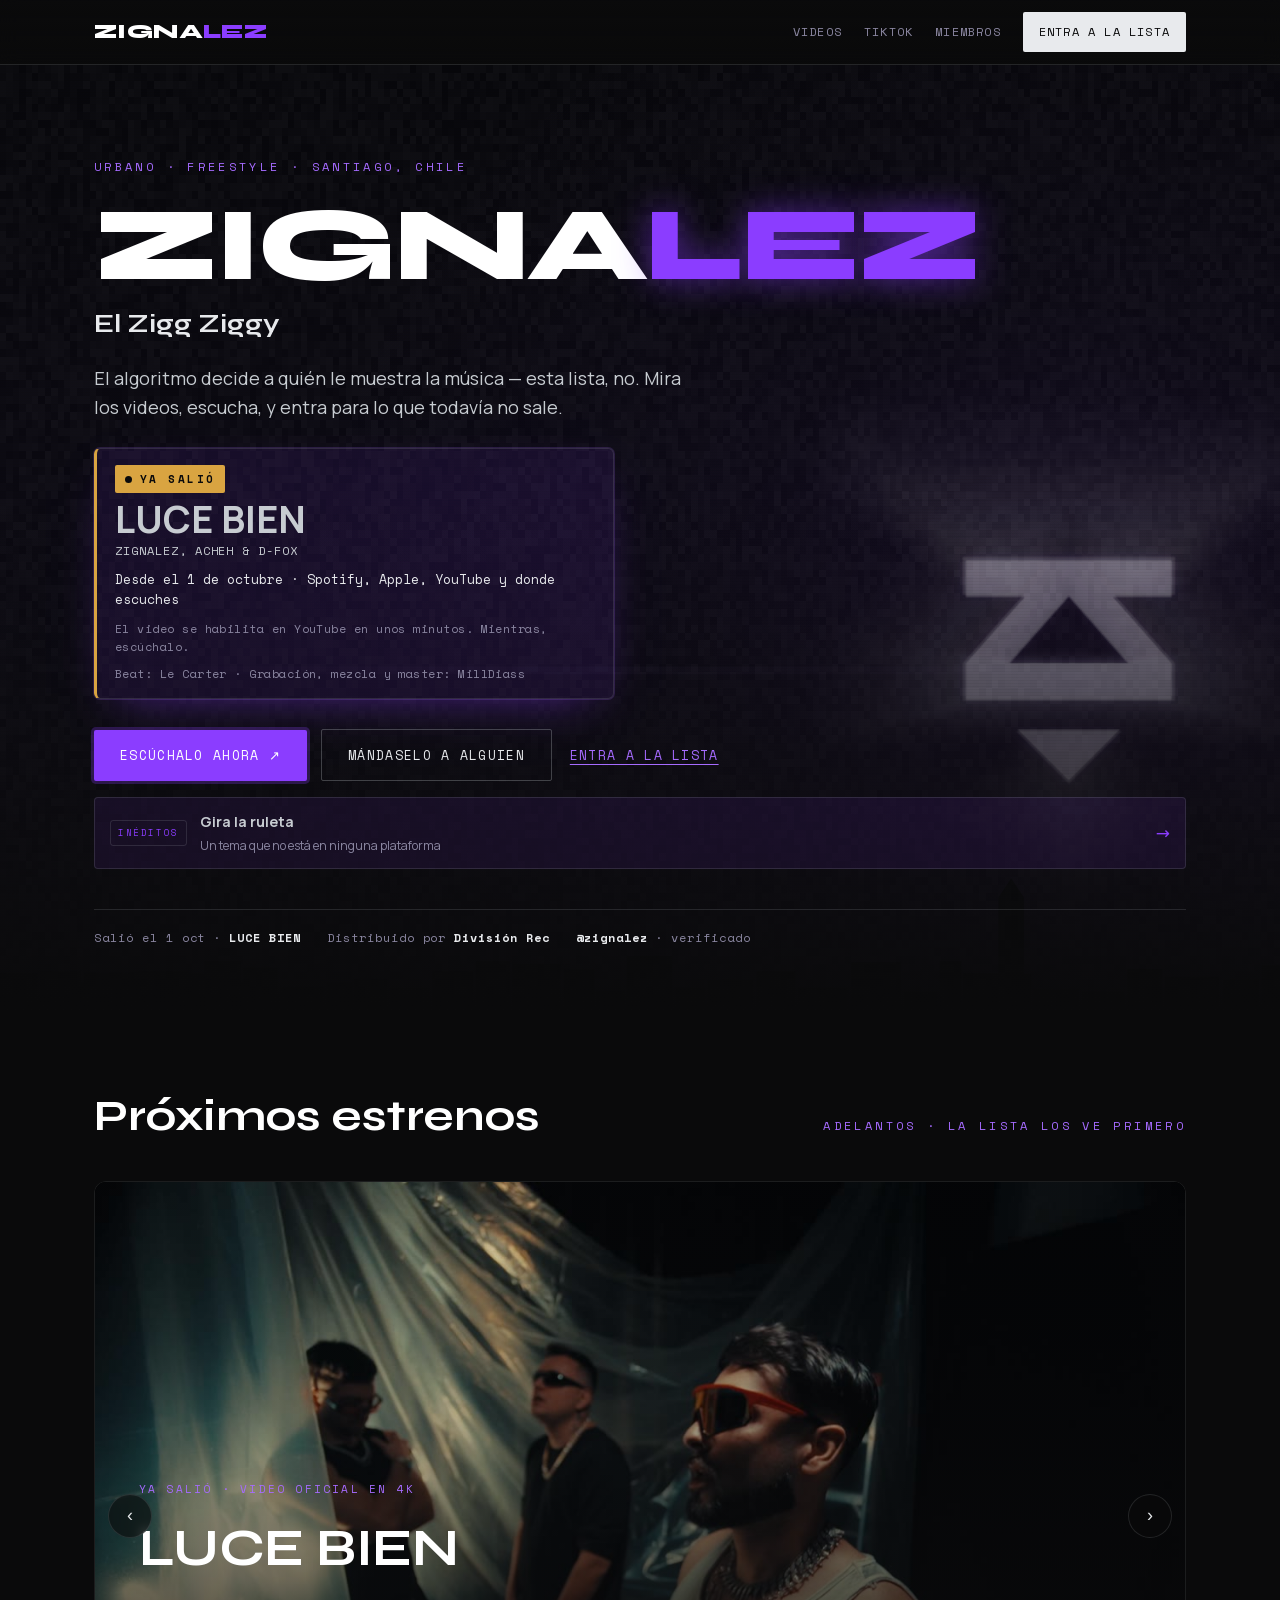
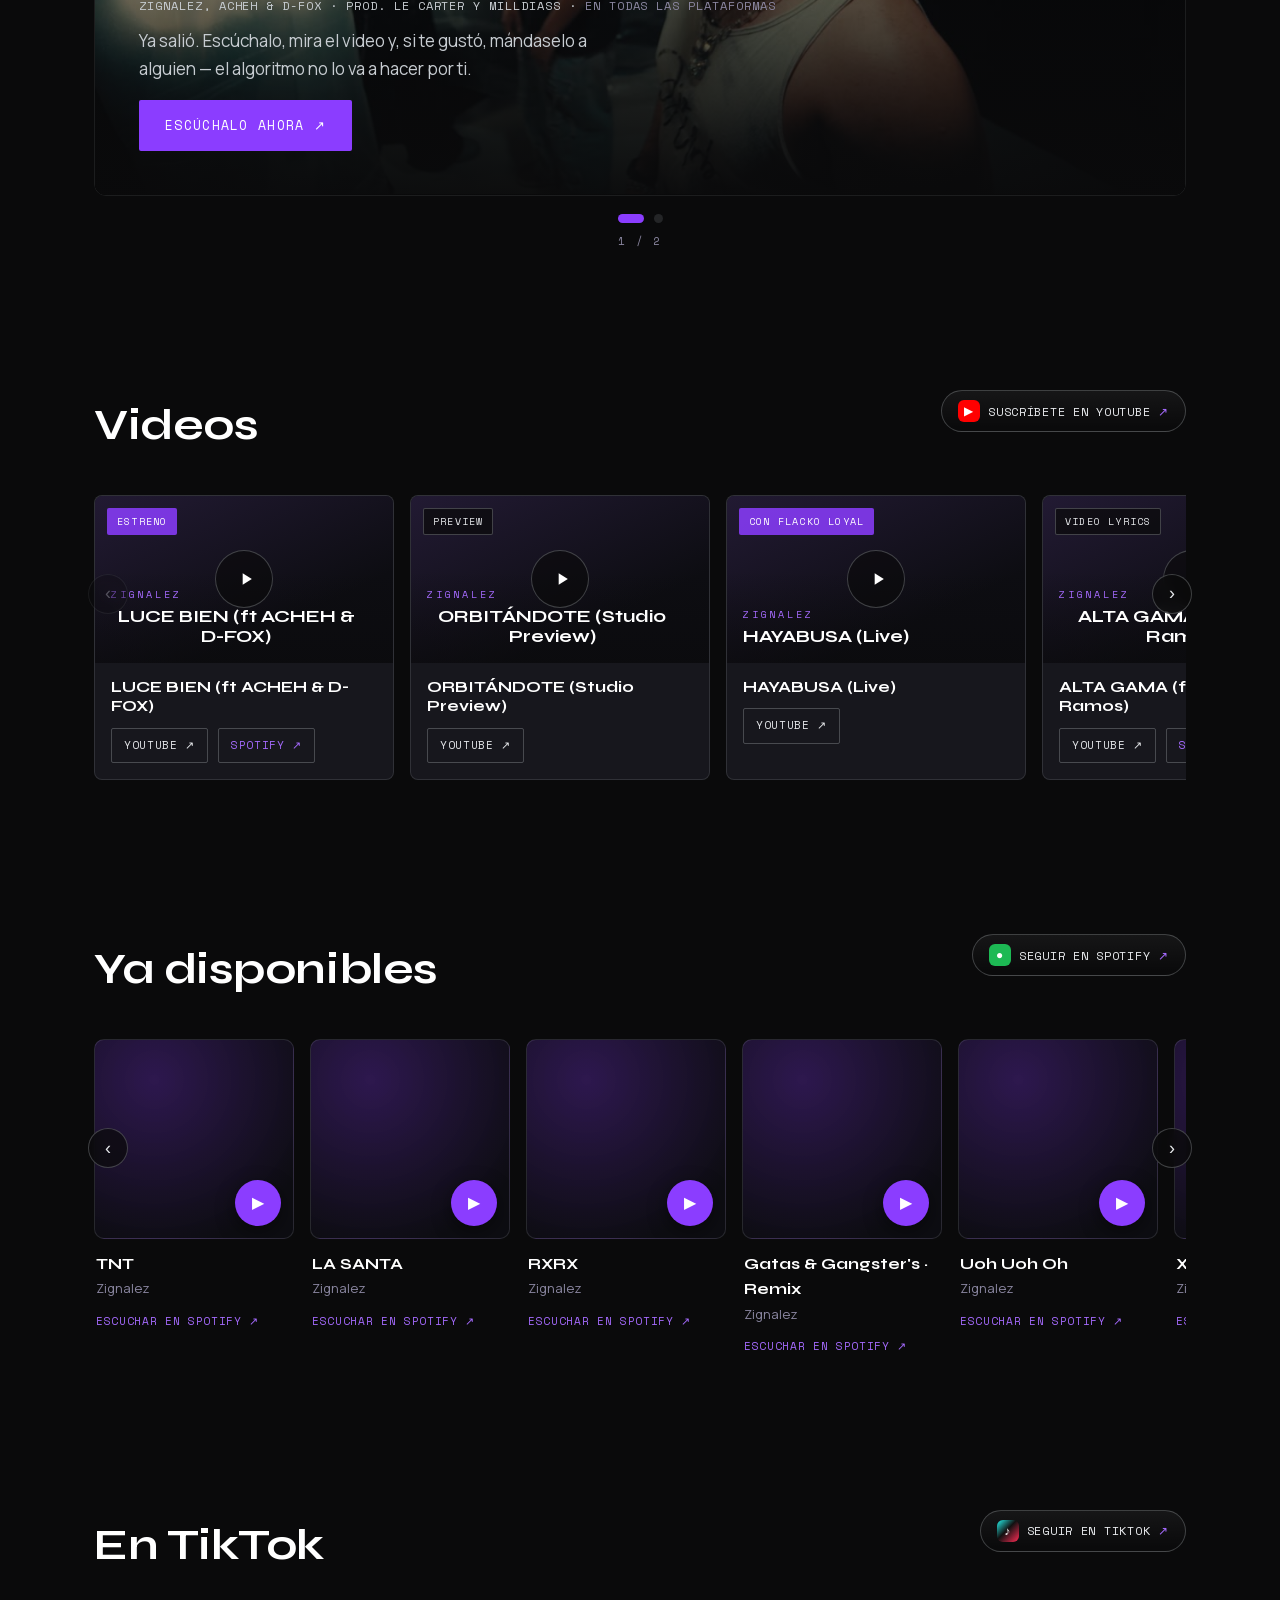
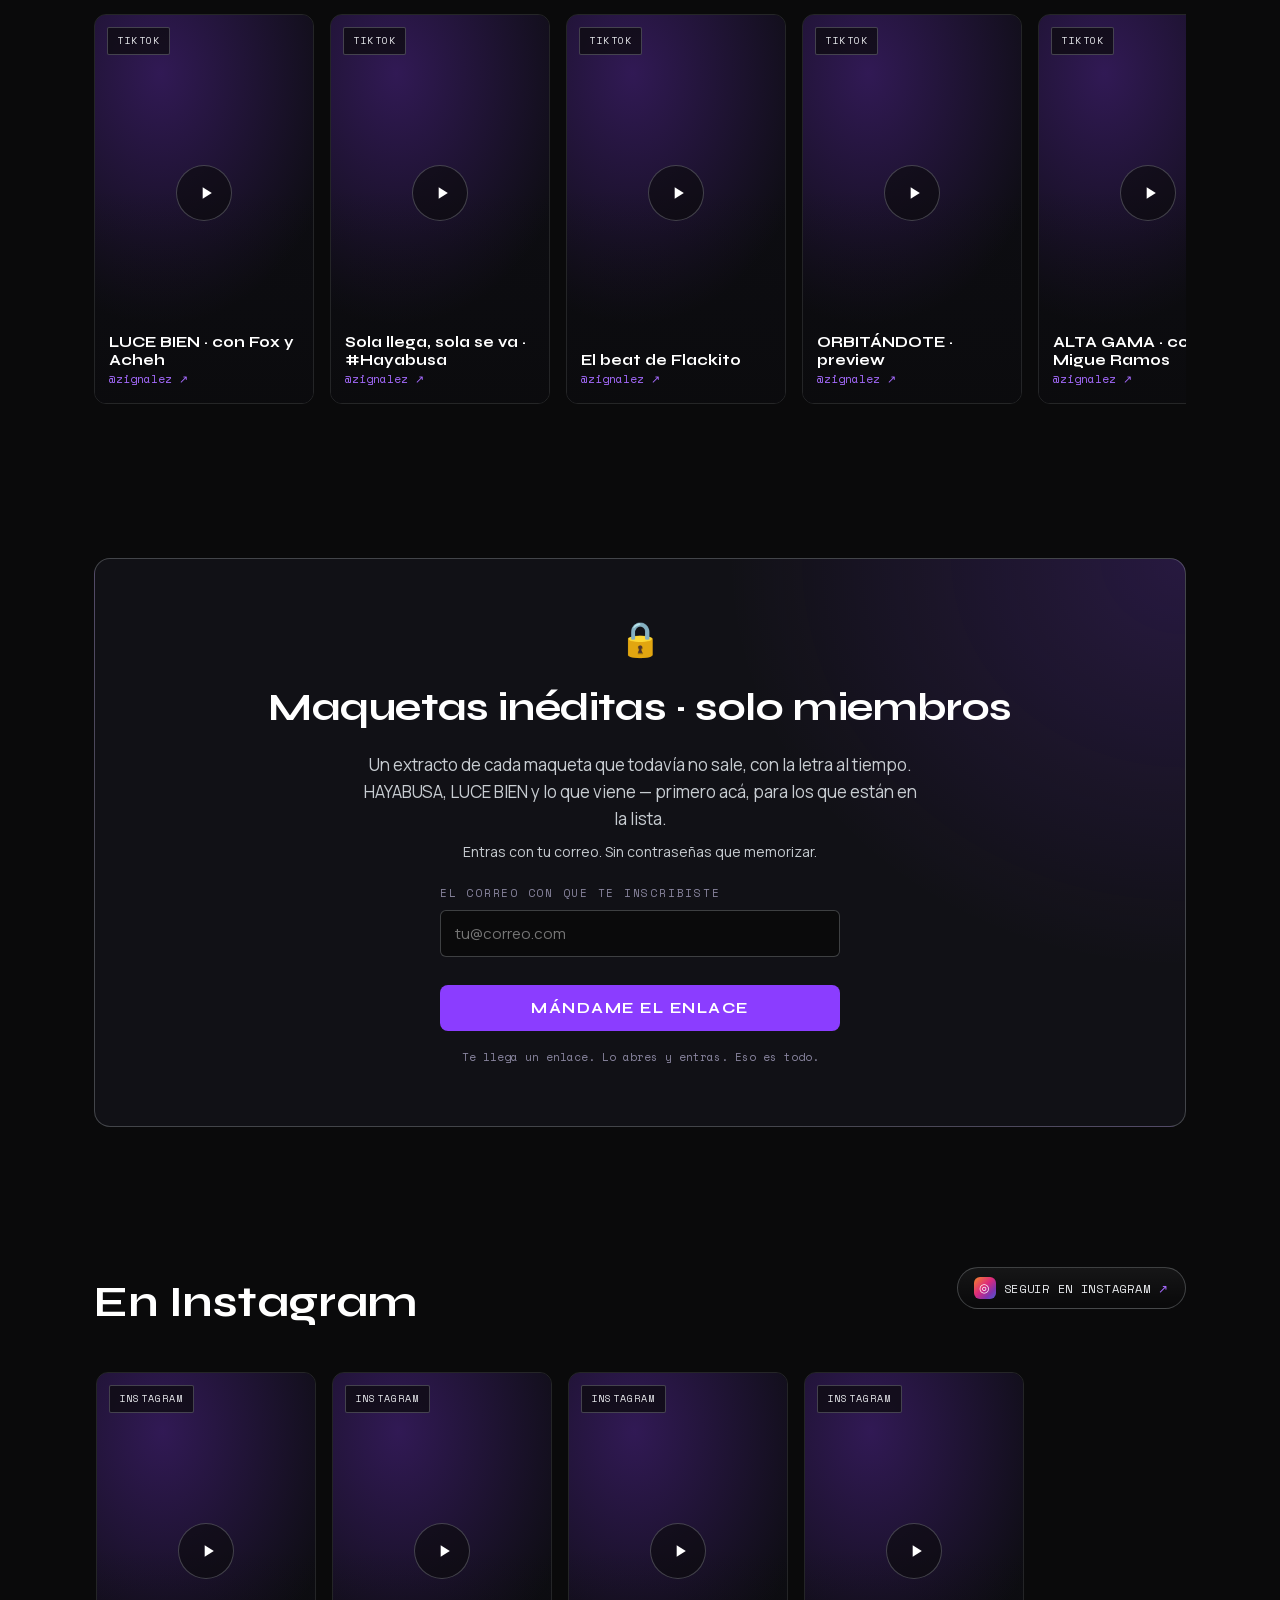
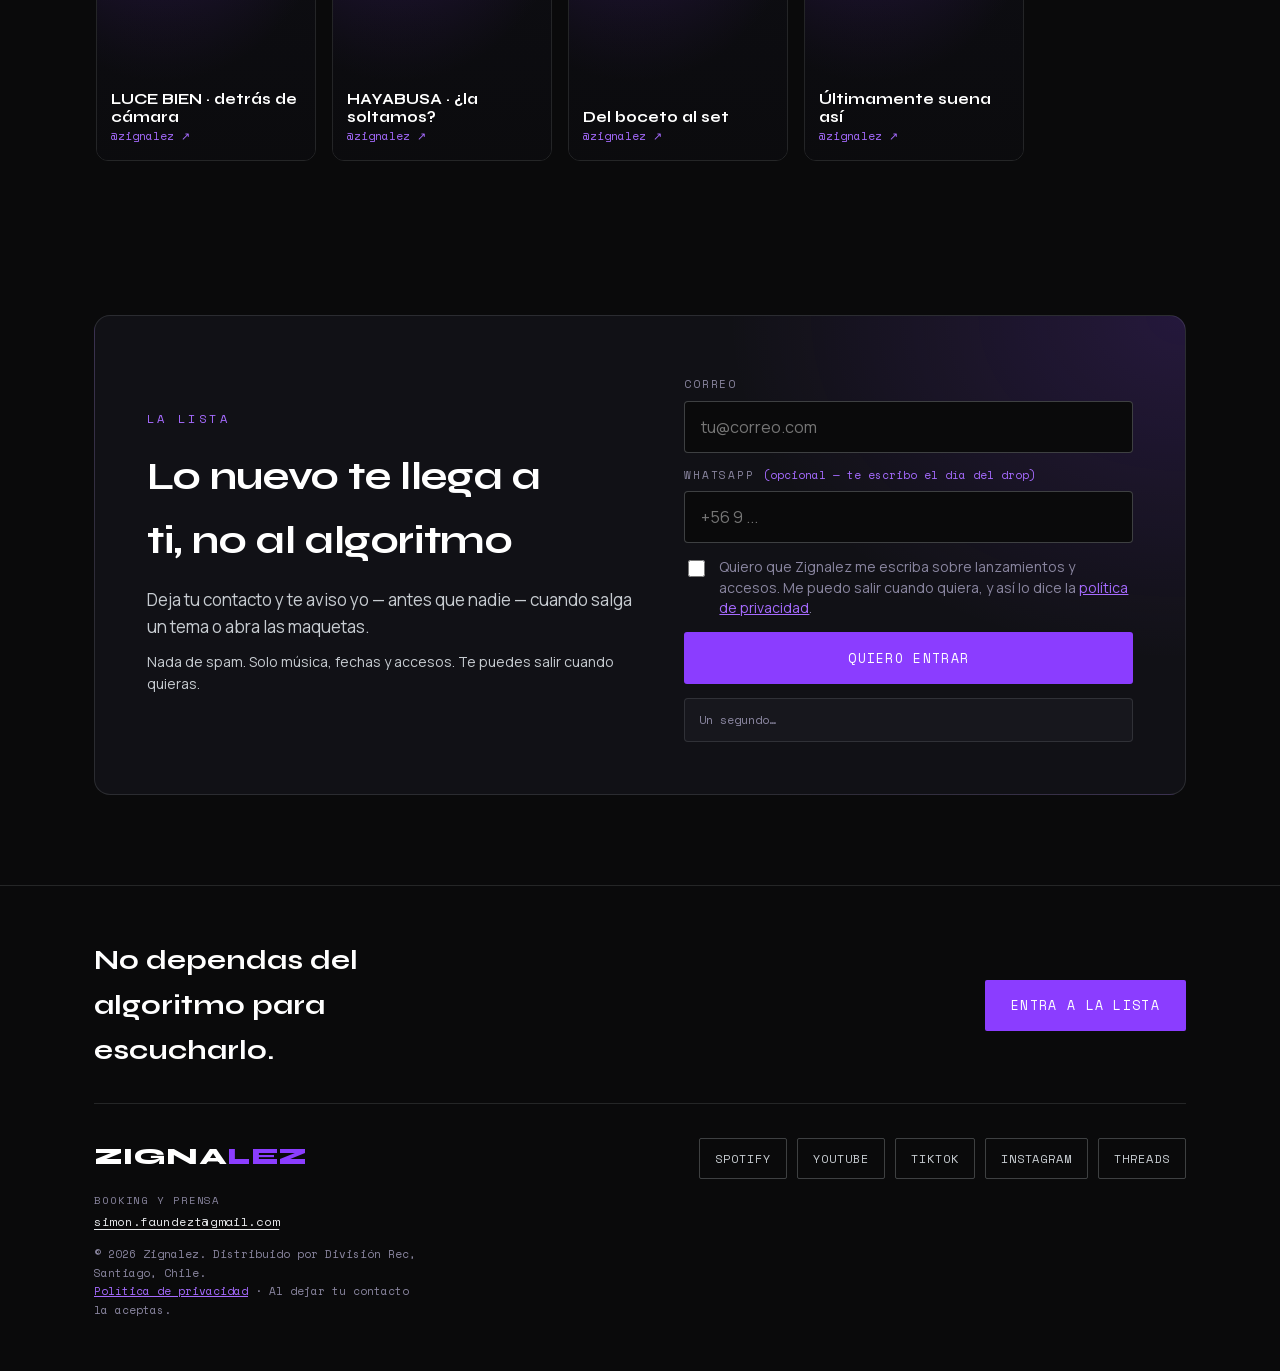
==== commit 74ef56d1: "feat(ruleta): disco 3D compartido, una escucha de regalo y catálogo con candado El disco deja de ser" ====
--- a/index.html
+++ b/index.html
@@ -401,97 +401,11 @@
       background:linear-gradient(180deg,var(--ink-2),var(--ink));padding:22px;display:none}
   .zp.visible{display:grid;grid-template-columns:minmax(0,1fr);justify-items:center;gap:20px}
 
-  /* ---- Escena 3D ----------------------------------------------------
-     Tres transformaciones SEPARADAS, y el orden importa:
-       .zp-zona    perspective (la camara)
-       .zp-escena  vaiven lento  -- inclinacion que respira
-       .zp-par     paralaje del puntero
-       .zp-disco   rotateZ      -- el giro, y SOLO el giro
-     Si la inclinacion viviera en el mismo elemento que el giro, el disco
-     daria tumbos como una moneda en vez de girar sobre su eje.
-     ------------------------------------------------------------------- */
-  .zp-zona{position:relative;display:grid;place-items:center;flex-shrink:0;
-     perspective:760px;perspective-origin:50% 38%;padding:8px 0 22px}
-  .zp-escena{transform-style:preserve-3d;
-     animation:zp-vaiven 11s ease-in-out infinite}
-  .zp-par{transform-style:preserve-3d;transition:transform .32s ease-out;
-     position:relative}
-  @keyframes zp-vaiven{
-    0%,100%{transform:rotateX(25deg) rotateY(-7deg)}
-    50%    {transform:rotateX(30deg) rotateY(7deg)}
-  }
-
-  /* El alto manda tanto como el ancho: en un portatil de 768px de alto un
-     disco de 230px deja la lista fuera de pantalla. */
-  .zp-disco{--d:min(58vw,26vh,230px);width:var(--d);height:var(--d);border-radius:50%;position:relative;
-     transform-style:preserve-3d;
-     background:
-       repeating-radial-gradient(circle at 50% 50%,rgba(0,0,0,.34) 0 1px,rgba(0,0,0,0) 1px 3px),
-       conic-gradient(from 0deg,#7a5210,#e8c169,#fff4cd,#d9a63f,#8a5f14,#f2d391,#b8862c,#e8c169,#7a5210);
-     animation:zp-girar 1.8s linear infinite;animation-play-state:paused}
-  .zp-disco.suena{animation-play-state:running}
-
-  /* Canto: dos capas hundidas en Z. El ojo lee la diferencia de luminancia
-     entre ellas como grosor. Mas capas no aportan y cuestan composicion. */
-  .zp-canto,.zp-canto2{position:absolute;inset:0;border-radius:50%;pointer-events:none;
-     background:conic-gradient(from 0deg,#3a2708,#8a6420,#c9a35a,#6b4a12,#2e1f06,#a8823a,#5c400f,#3a2708)}
-  .zp-canto {transform:translateZ(-4px)  scale(1.018);filter:brightness(.62)}
-  .zp-canto2{transform:translateZ(-8px)  scale(1.028);filter:brightness(.30)}
-
-  /* Segunda capa girando a OTRA velocidad y en sentido inverso. Un solo
-     elemento girando entero se ve plano; la diferencia de velocidad es lo que
-     produce la difraccion. */
-  .zp-iris{position:absolute;inset:0;border-radius:50%;mix-blend-mode:overlay;
-     background:repeating-conic-gradient(from 0deg,
-       rgba(255,40,90,.13) 0deg 5deg,rgba(255,196,0,.13) 5deg 10deg,
-       rgba(60,255,170,.13) 10deg 15deg,rgba(0,150,255,.13) 15deg 20deg,
-       rgba(170,60,255,.13) 20deg 25deg,rgba(255,255,255,.05) 25deg 30deg);
-     animation:zp-girar 6.4s linear infinite reverse;animation-play-state:paused}
-  .zp-disco.suena .zp-iris{animation-play-state:running}
-
-  /* El reflejo NO gira pero SI se inclina: pertenece a la sala, proyectado
-     sobre un disco inclinado. Por eso vive en .zp-par y no en .zp-disco. */
-  .zp-par::after{content:'';position:absolute;inset:0;border-radius:50%;pointer-events:none;
-     transform:translateZ(1px);
-     background:linear-gradient(112deg,
-                rgba(255,255,255,0) 6%,  rgba(255,255,255,.62) 17%, rgba(255,255,255,.10) 27%,
-                rgba(255,255,255,0) 40%, rgba(0,0,0,.30) 56%,
-                rgba(255,255,255,0) 70%, rgba(255,255,255,.34) 82%, rgba(255,255,255,0) 92%);
-     mix-blend-mode:overlay}
-  /* Borde iluminado: separa el disco del fondo negro y remata el canto. */
-  .zp-par::before{content:'';position:absolute;inset:-1px;border-radius:50%;pointer-events:none;
-     transform:translateZ(2px);
-     box-shadow:inset 0 1px 1px rgba(255,255,255,.45), inset 0 -2px 3px rgba(0,0,0,.6),
-                0 0 0 1px rgba(255,214,128,.30)}
-
-  /* Sombra de contacto: sin ella el disco flota sobre la nada y el 3D no
-     termina de cerrar. Va en la zona, fuera de la escena, sin perspectiva. */
-  .zp-sombra{position:absolute;left:50%;bottom:2px;width:64%;height:16px;
-     transform:translateX(-50%);border-radius:50%;pointer-events:none;
-     background:radial-gradient(ellipse at center,rgba(0,0,0,.72),rgba(0,0,0,0) 72%);
-     filter:blur(6px);animation:zp-sombra 11s ease-in-out infinite}
-  @keyframes zp-sombra{
-    0%,100%{transform:translateX(-50%) scaleX(1) ;opacity:.85}
-    50%    {transform:translateX(-50%) scaleX(.92);opacity:.70}
-  }
-
-  /* Etiqueta y orificio: van 1px por delante de la cara para que el
-     preserve-3d no los reordene detras del disco. */
-  .zp-label{position:absolute;inset:31%;border-radius:50%;display:grid;
-     align-items:end;justify-items:center;text-align:center;
-     padding:0 8% 15%;overflow:hidden;transform:translateZ(1px);
-     background:radial-gradient(circle at 50% 42%,#1a1a20,#0b0b0f 74%);
-     box-shadow:inset 0 0 0 1px rgba(255,214,128,.34),0 0 16px rgba(0,0,0,.6)}
-  /* Dos lineas como maximo y recortado en JS: el texto de una etiqueta vive
-     dentro de un CIRCULO, no de la caja cuadrada que lo contiene. */
-  .zp-label span{font-family:var(--font-m);font-size:8px;letter-spacing:.30em;
-     text-transform:uppercase;color:rgba(255,214,128,.85);line-height:1.4;
-     white-space:nowrap;overflow:hidden;max-width:100%}
-  .zp-hoyo{position:absolute;inset:46.5%;border-radius:50%;background:var(--ink);
-     transform:translateZ(2px);
-     box-shadow:inset 0 0 0 1px rgba(255,214,128,.28),0 0 6px rgba(0,0,0,.8)}
-
-  @keyframes zp-girar{to{transform:rotate(360deg)}}
+  /* 03-10-2026 · La definición del disco 3D se mudó a assets/disco.js, que la
+     inyecta una sola vez. La usaban index.html y ahora también /ruleta; tenerla
+     en dos sitios garantizaba que el próximo arreglo se hiciera en uno solo
+     (M-7). Acá quedan únicamente los ajustes de tamaño propios de esta página,
+     más abajo en las media queries. */
 
   .zp-panel{min-width:0}
   .zp-eyebrow{font-family:var(--font-m);font-size:10px;letter-spacing:.28em;text-transform:uppercase;
@@ -1187,6 +1101,7 @@
         crossorigin="anonymous"
         referrerpolicy="no-referrer"></script>
 <script src="assets/boot.js"></script>
+<script src="assets/disco.js"></script>
 <script src="assets/app.js"></script>
 <script src="assets/senal.js"></script>
 <script src="assets/carrusel.js"></script>
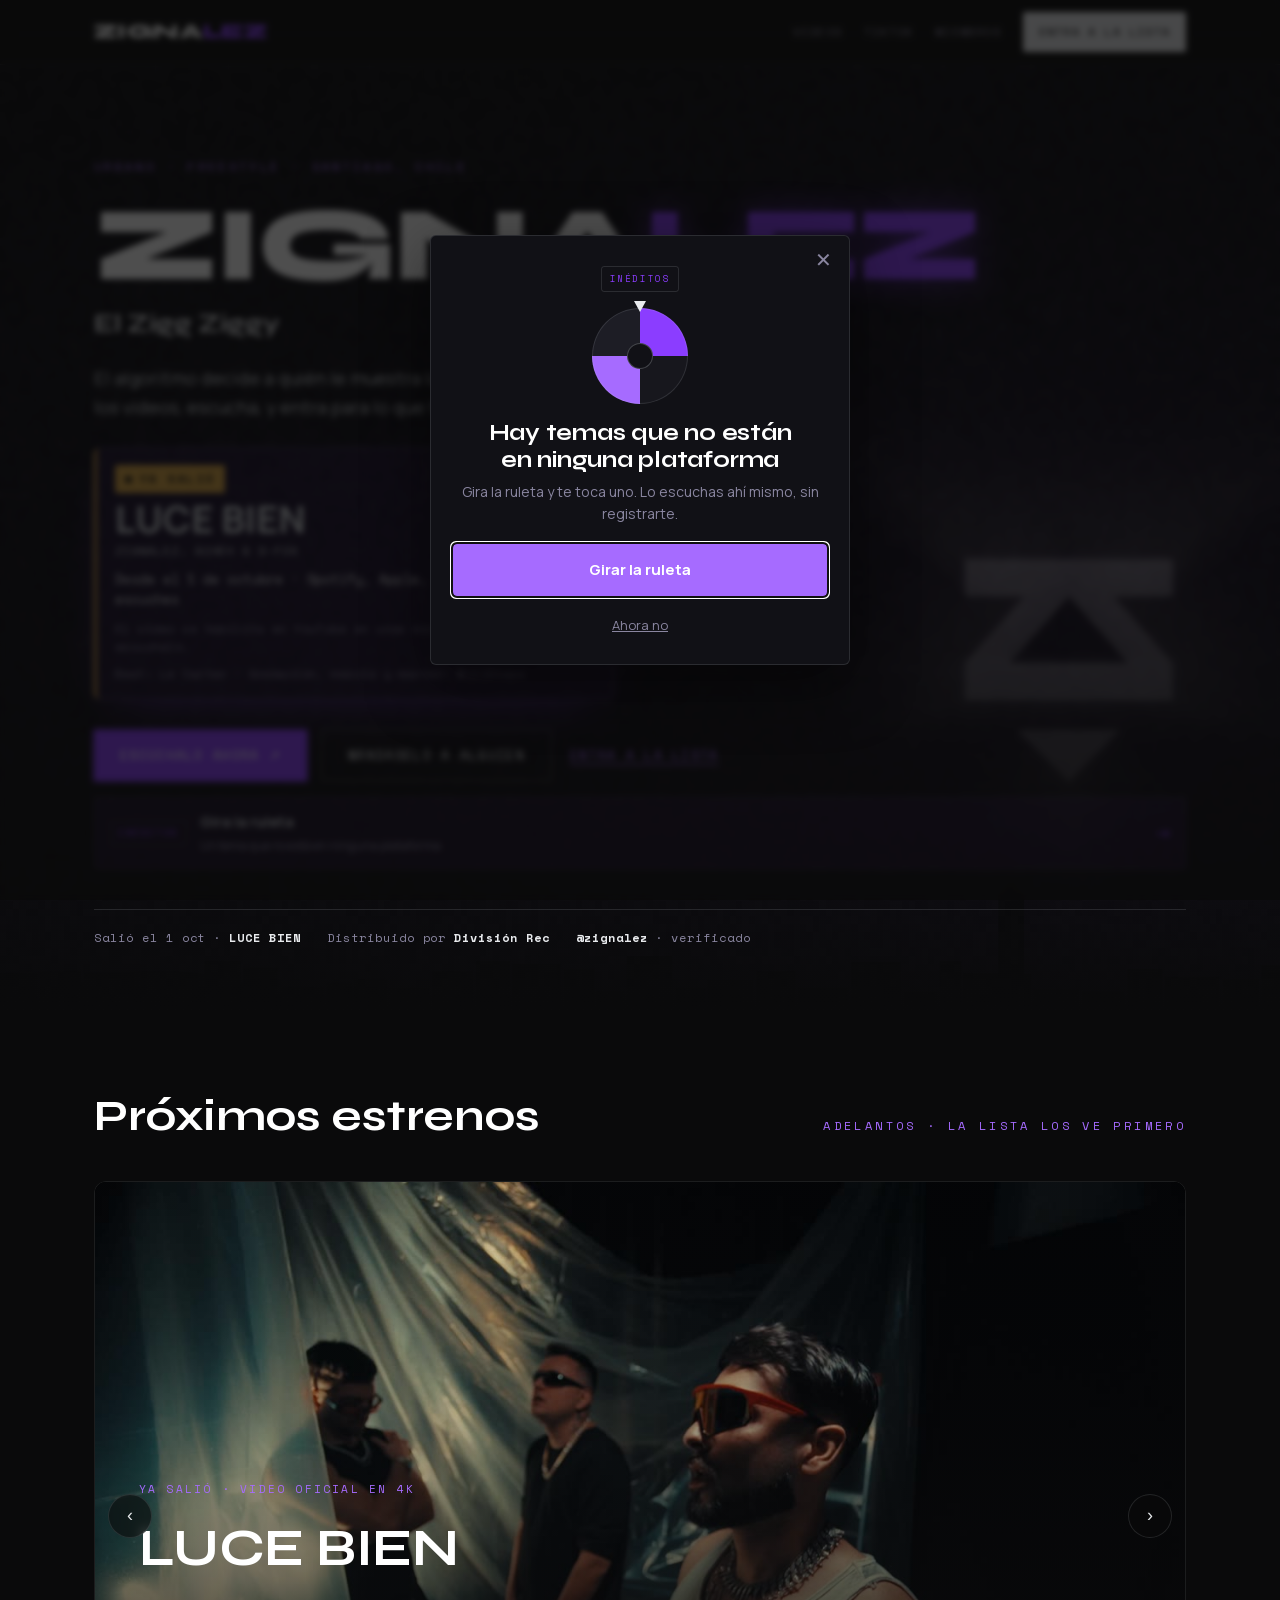
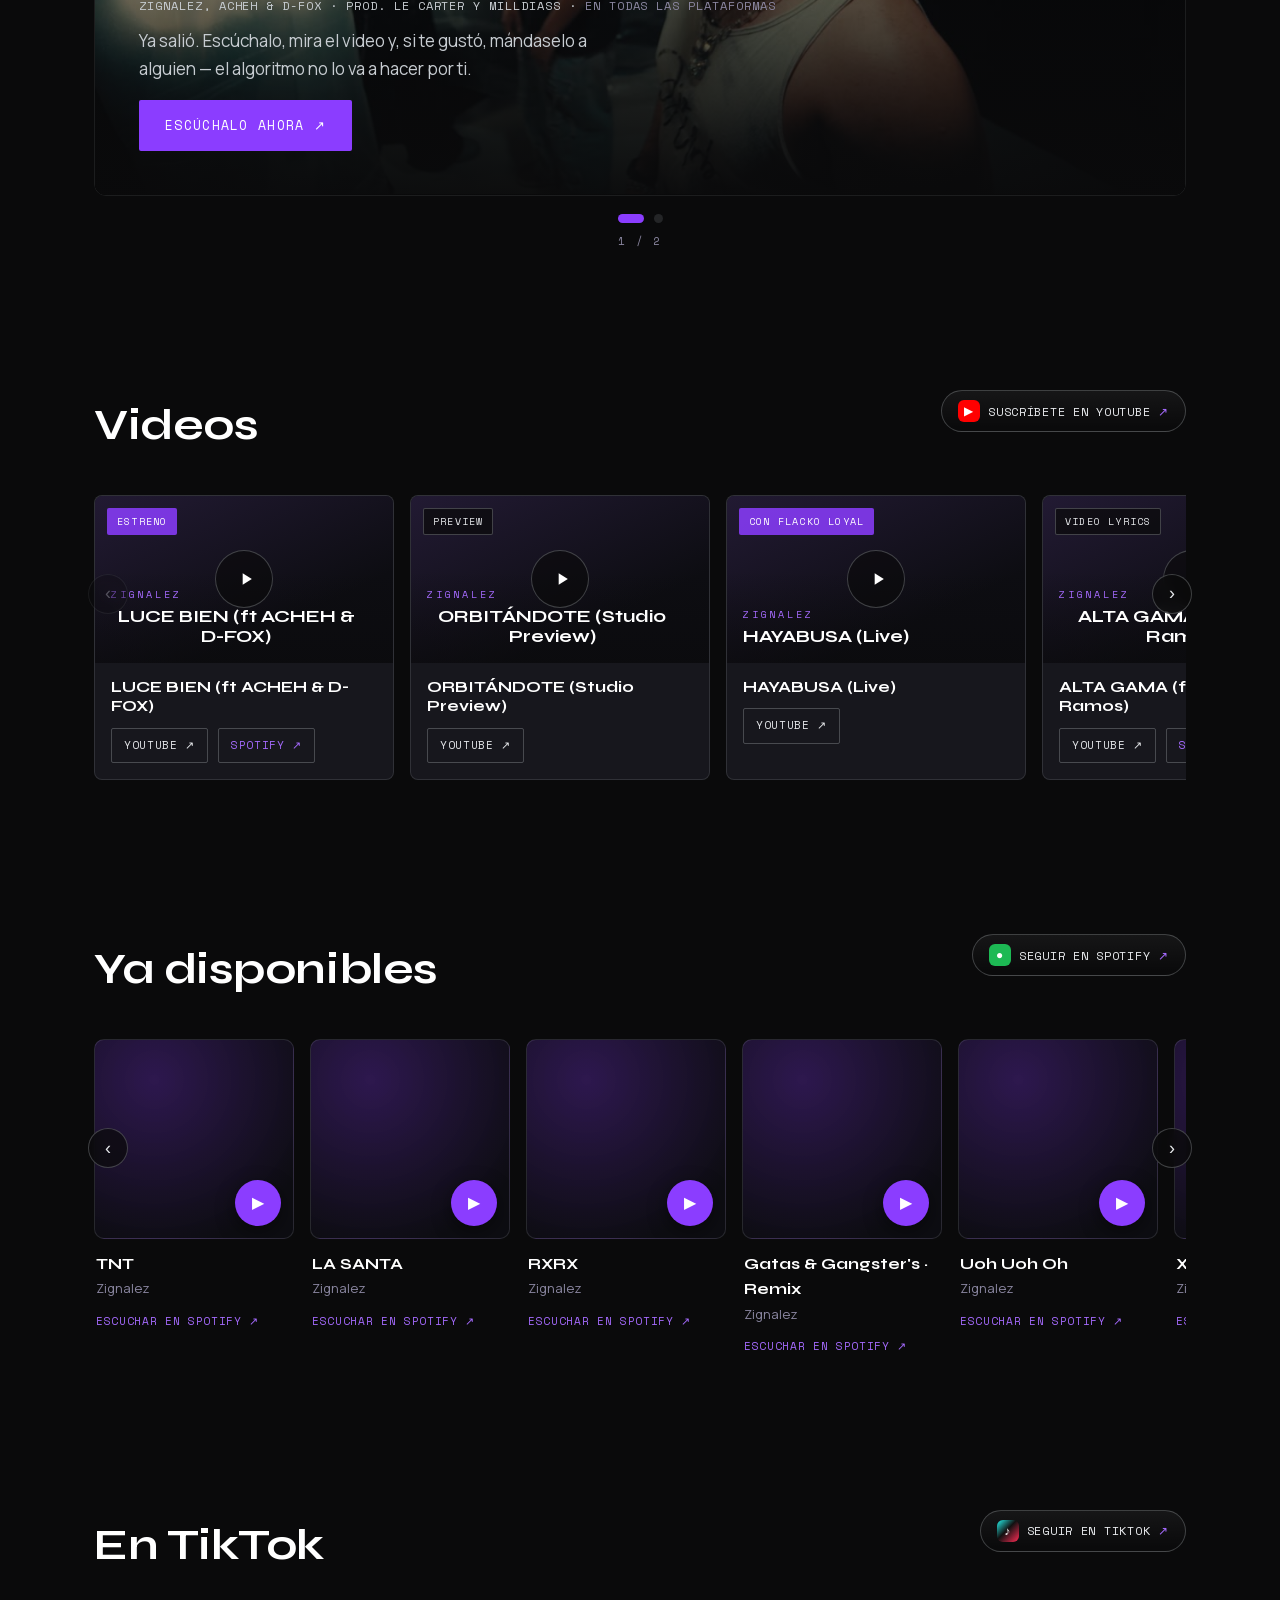
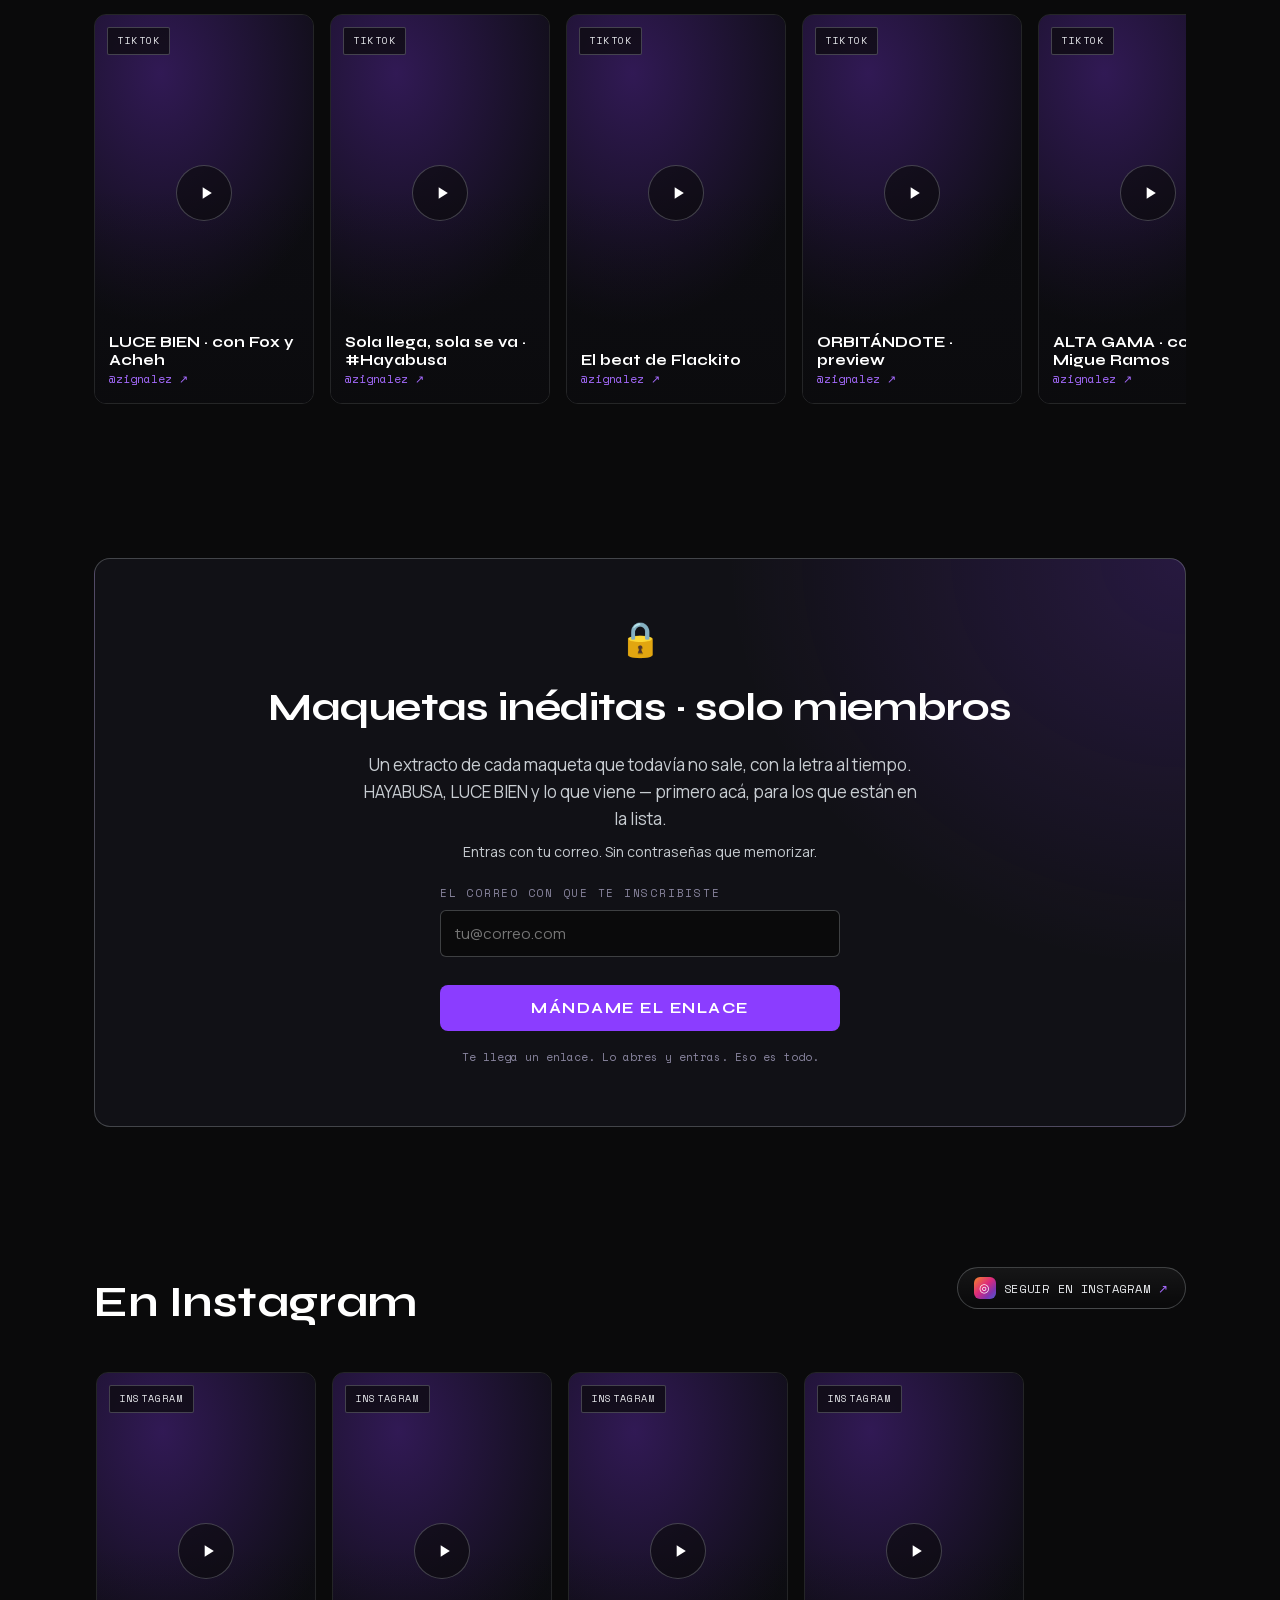
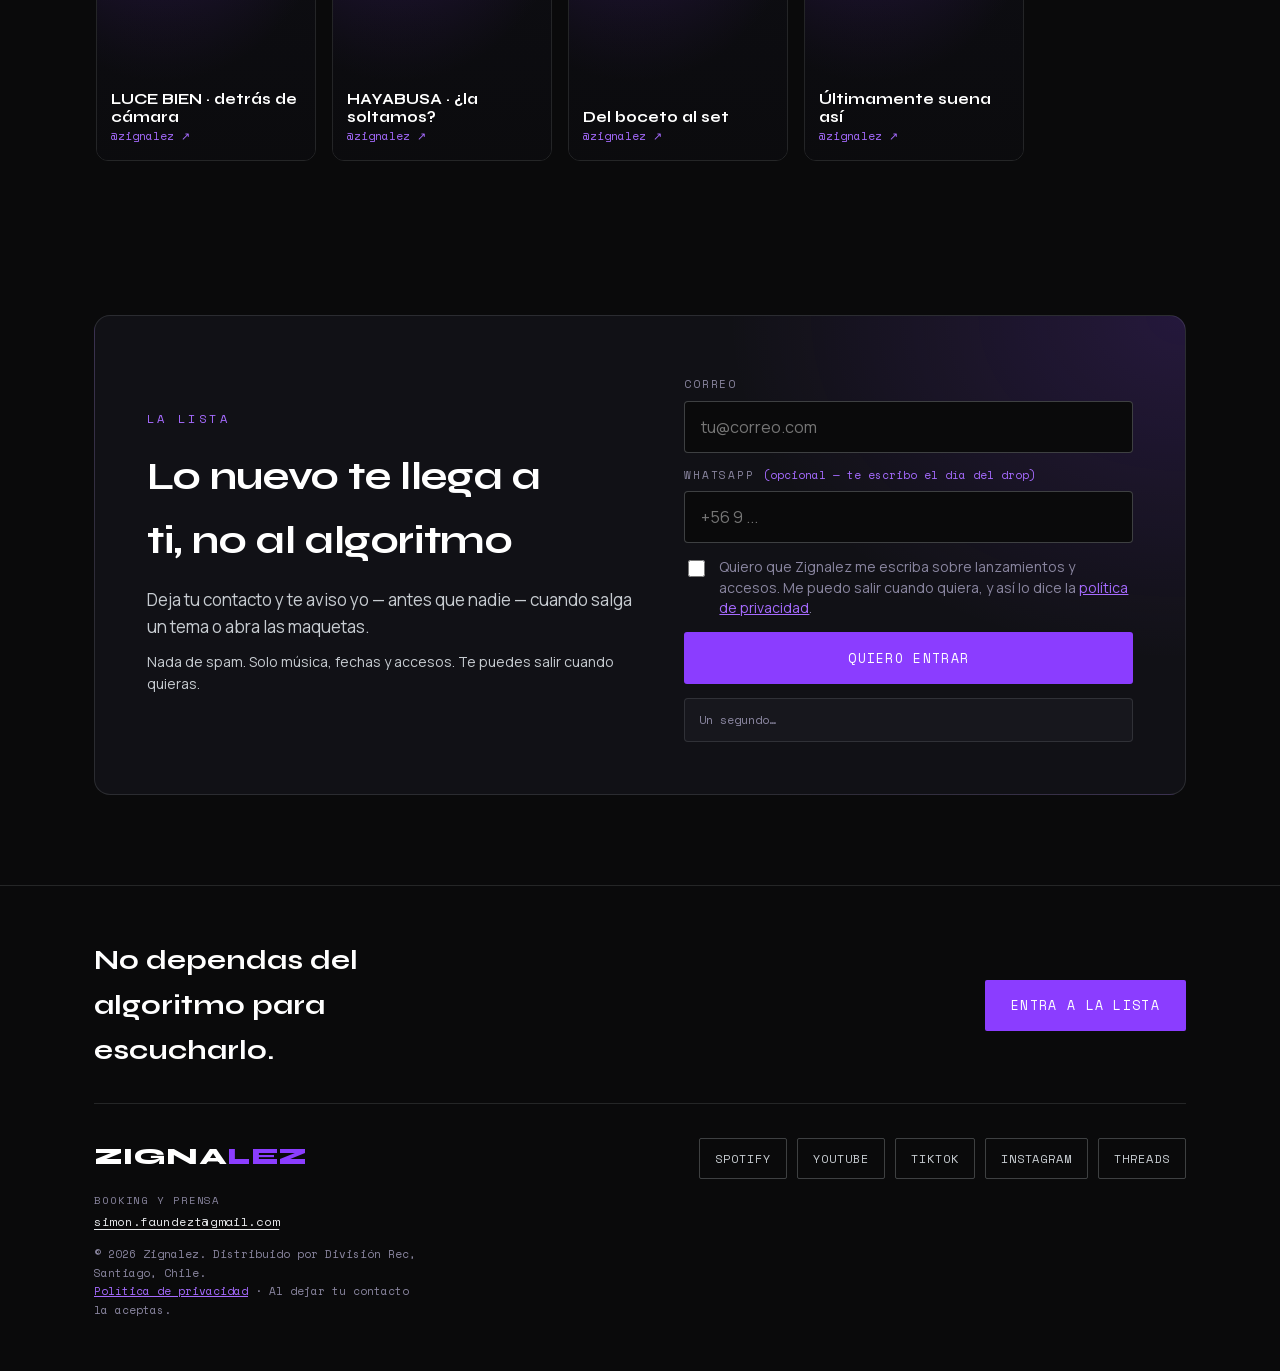
==== commit ef1f6a1e: "feat(ruleta): entrada en /link y tarjeta emergente en la portada Dos puntos de entrada nuevos, los d" ====
--- a/index.html
+++ b/index.html
@@ -858,12 +858,14 @@
            completa. Sin autoplay. Al terminar, el CTA a la lista aparece aquí,
            no 6.000 px más abajo: Clarity muestra que el 87% no pasa del 10%. -->
       <div class="hero-preview" id="heroPreview" hidden></div>
-      <!-- 03-10-2026 · Ruleta de inéditos (ADR-007, fix-13). NO es un banner
-           encima de la página: `CLAUDE.md` prohíbe el pop-up al entrar, y
-           además Clarity (25-09) muestra que el 84,6% no pasa del 5% de la
-           página. Por eso la entrada vive en el hero, que es el único espacio
-           que de verdad se ve. El módulo está en /ruleta; si no hay ningún
-           extracto publicado, esa página lo dice en vez de girar en vacío. -->
+      <!-- 03-10-2026 · Ruleta de inéditos (ADR-007, fix-13). Entrada fija en
+           el hero. Desde el 03-10 además hay una tarjeta emergente
+           (assets/pop-ruleta.js) que espera 6 s o el primer scroll: así no
+           tapa el estreno de LUCE BIEN al entrar. Las dos conviven a
+           propósito — la tarjeta se ve una sola vez por persona y la franja
+           queda para quien ya la cerró. El módulo está en /ruleta; si no hay
+           ningún extracto publicado, esa página lo dice en vez de girar en
+           vacío. -->
       <a class="hero-ruleta" href="/ruleta" data-cta="ruleta-hero">
         <span class="hr-ojo">Inéditos</span>
         <span class="hr-txt">
@@ -1109,6 +1111,7 @@
 <script src="assets/carrusel-rail.js"></script>
 <script src="assets/spotify.js"></script>
 <script src="assets/apps-nativas.js"></script>
+<script src="assets/pop-ruleta.js"></script>
 
 <!-- ══════════════════════════════════════════════════════════════════
      Microsoft Clarity · proyecto yjfaswea7d
